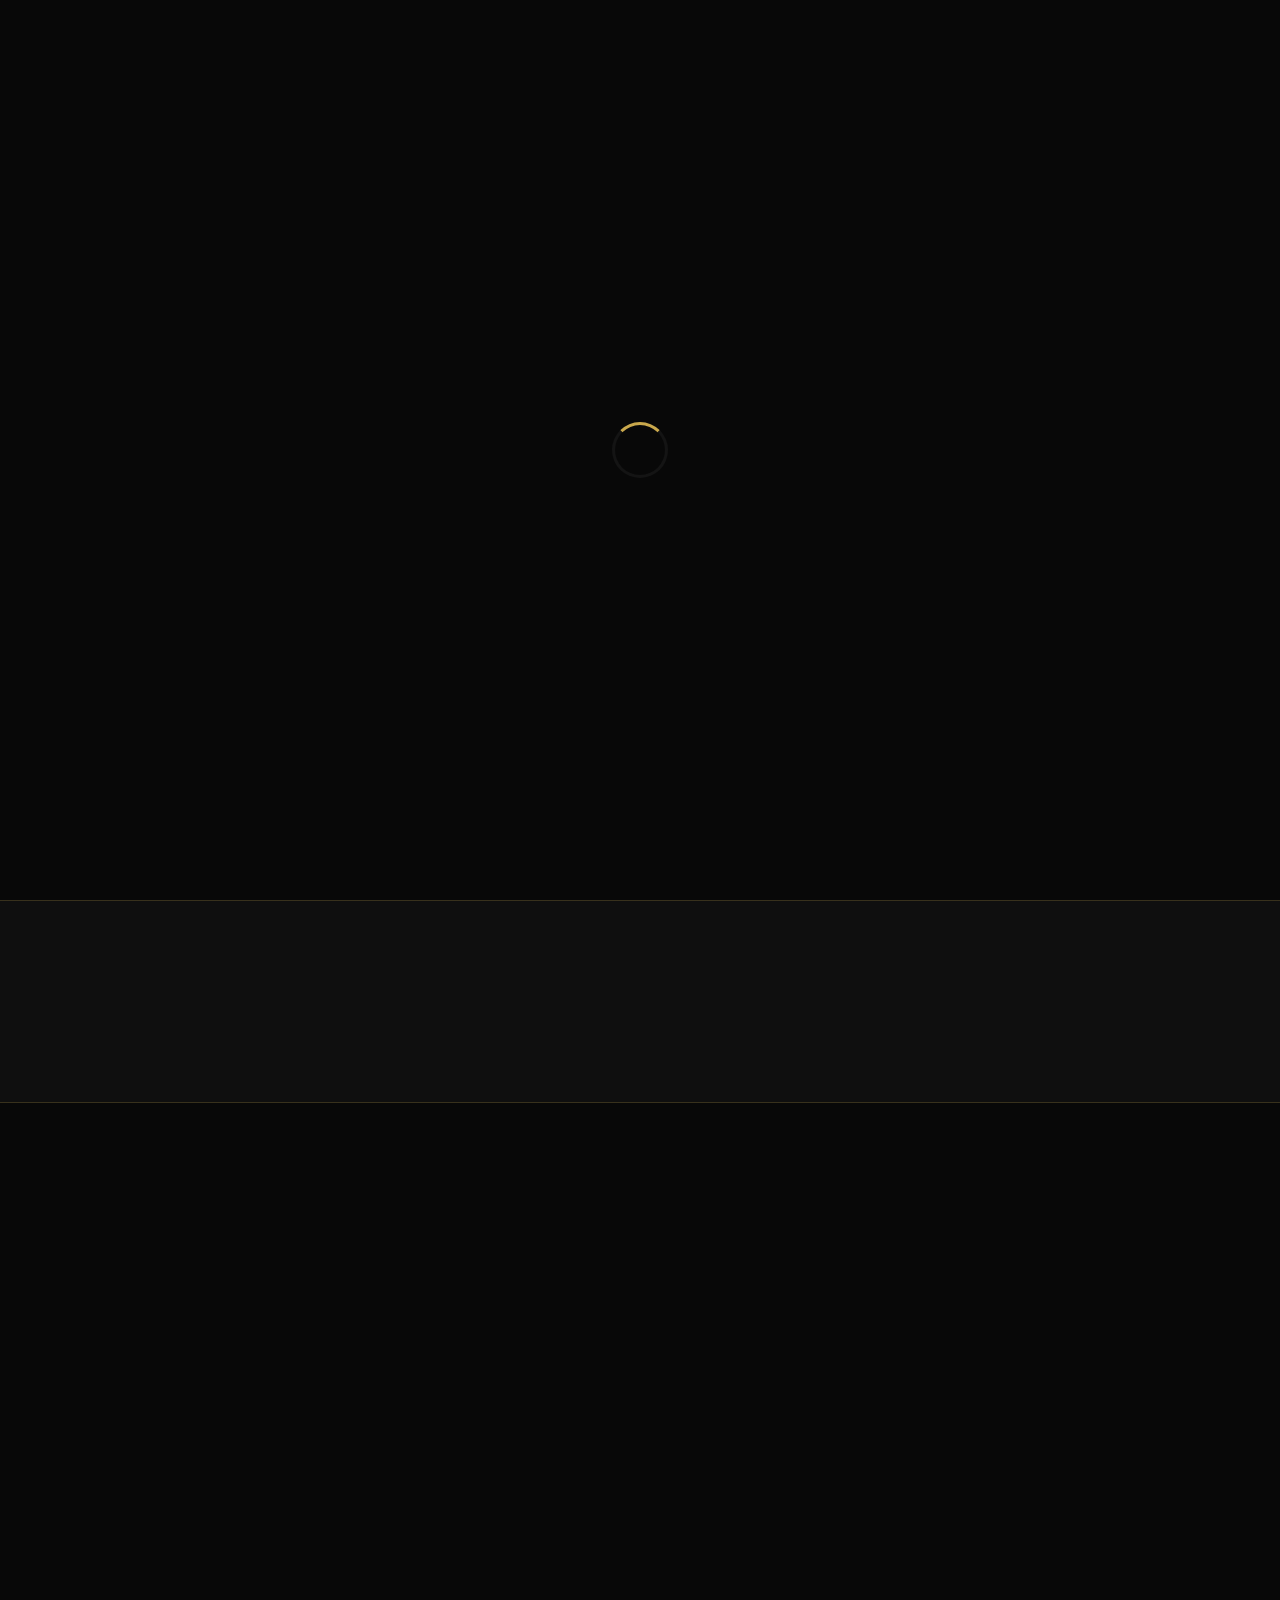
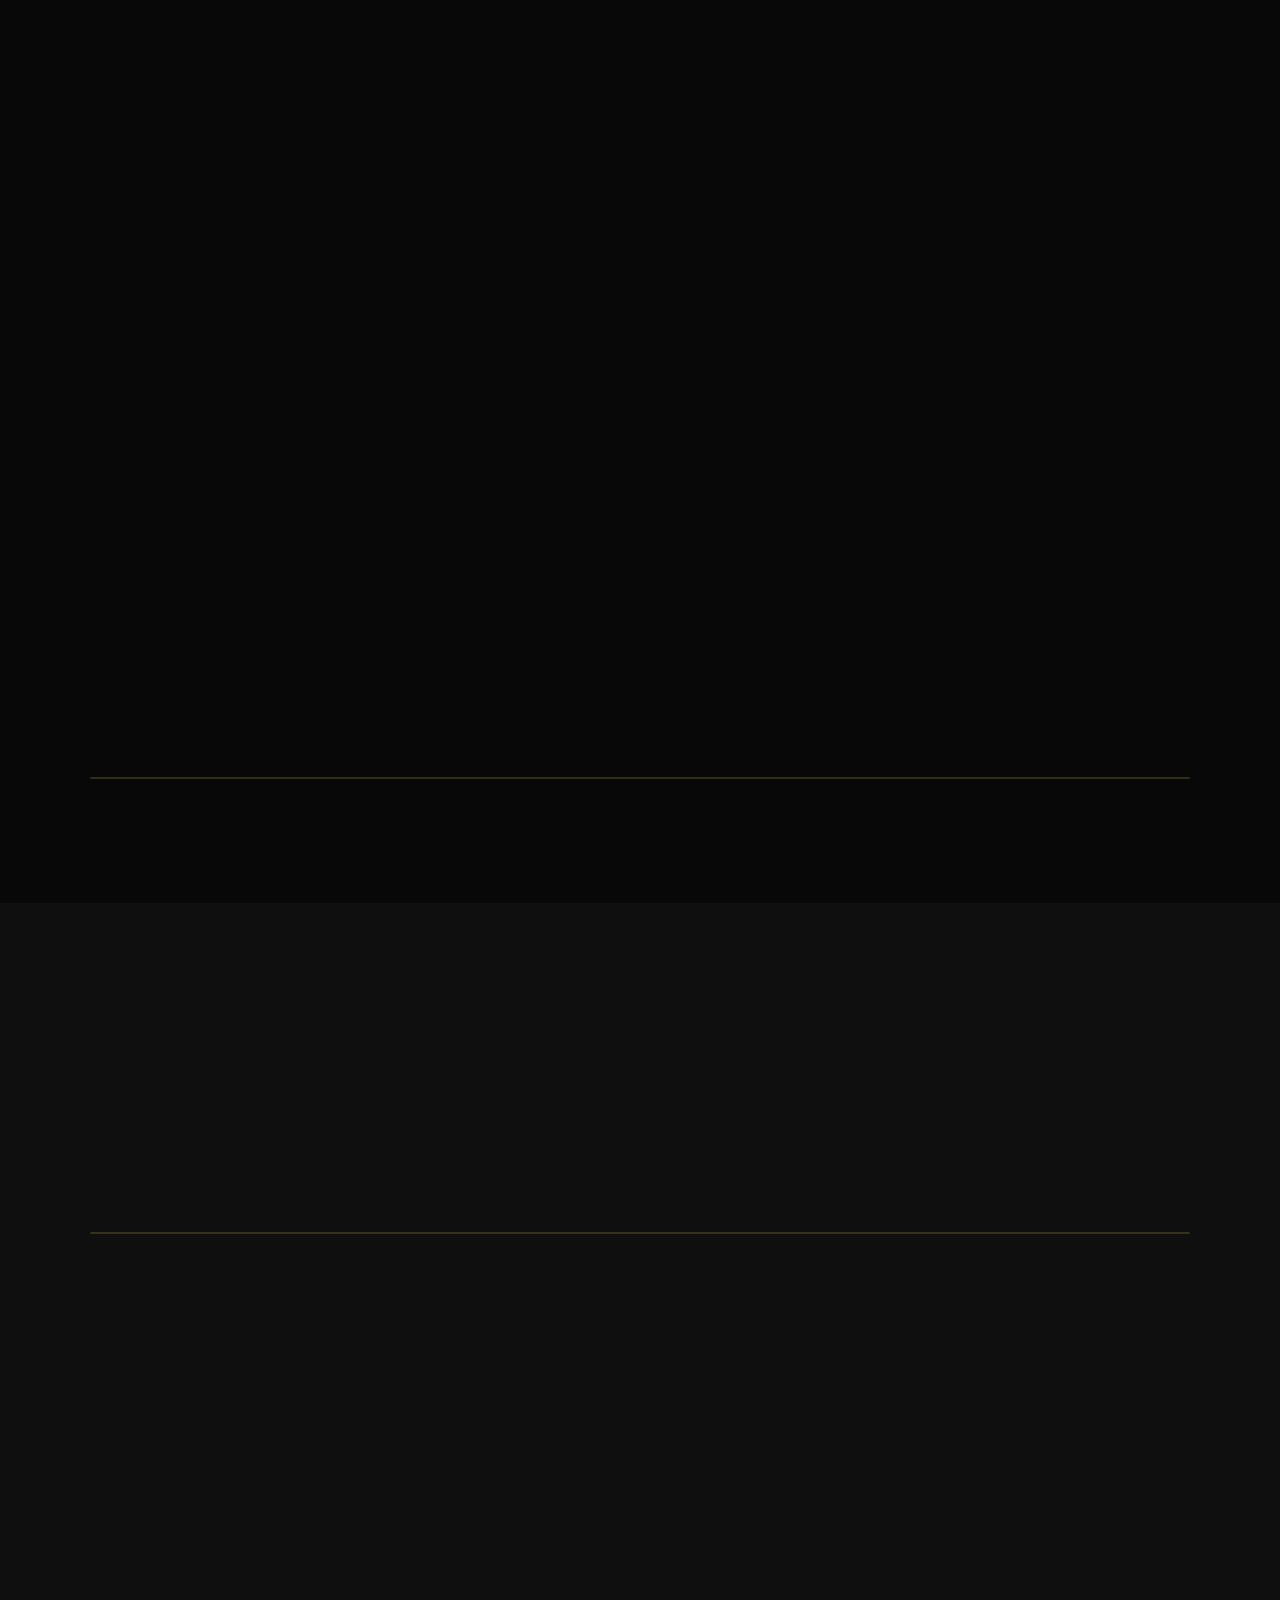
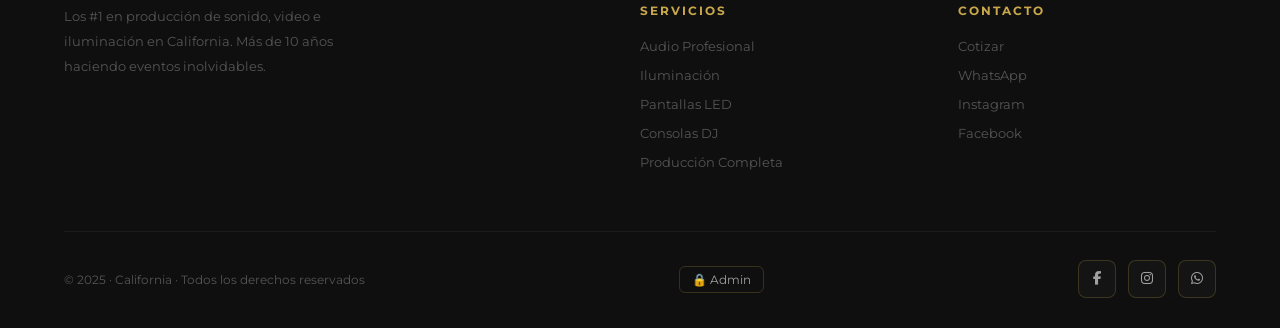
==== index.html @ e58dcee0 "fix: landscape thumbnail crop, add favicon to both pages" ====
<!DOCTYPE html>
<html lang="es">
<head>
  <meta charset="UTF-8">
  <meta name="viewport" content="width=device-width, initial-scale=1.0">
  <title>Sonar Pro Audio | Sound · Video · Lighting | California</title>
  <meta name="description" content="Los #1 en producción de sonido, video y luces en California. Más de 10 años de experiencia.">
  <meta property="og:title" content="#1 en California — Sound · Video · Lighting">
  <meta property="og:type" content="website">

  <link rel="icon" href="img/Logo.PNG" type="image/png">
  <link rel="preconnect" href="https://fonts.googleapis.com">
  <link rel="preconnect" href="https://fonts.gstatic.com" crossorigin>
  <link href="https://fonts.googleapis.com/css2?family=Montserrat:wght@300;400;500;600;700;800;900&display=swap" rel="stylesheet">
  <link rel="stylesheet" href="https://cdnjs.cloudflare.com/ajax/libs/font-awesome/6.5.1/css/all.min.css">

  <div id="fb-root"></div>
  <script async defer crossorigin="anonymous"
    src="https://connect.facebook.net/es_LA/sdk.js#xfbml=1&version=v18.0"></script>

  <style>
    *, *::before, *::after { margin: 0; padding: 0; box-sizing: border-box; }

    :root {
      --bg:    #080808; --bg2: #0f0f0f; --bg3: #141414; --bg4: #1c1c1c;
      --gold:  #C9A84C; --gold2: #D4B85A;
      --gold-a: rgba(201,168,76,.12); --gold-b: rgba(201,168,76,.22);
      --text: #F0F0F0; --text2: #A0A0A0; --text3: #555;
      --red: #e63946; --green: #2ecc71;
      --radius: 12px; --t: .3s ease; --font: 'Montserrat', sans-serif;
    }
    html { scroll-behavior: smooth; }
    body { font-family: var(--font); background: var(--bg); color: var(--text); overflow-x: hidden; -webkit-font-smoothing: antialiased; transition: background .4s, color .4s; }

    ::-webkit-scrollbar { width: 5px; }
    ::-webkit-scrollbar-track { background: var(--bg); }
    ::-webkit-scrollbar-thumb { background: var(--gold); border-radius: 3px; }

    /* ── LIGHT MODE ── */
    body.light {
      --bg: #ffffff; --bg2: #f4f4f4; --bg3: #ececec; --bg4: #e2e2e2;
      --text: #0a0a0a; --text2: #444; --text3: #999;
      --gold-a: rgba(201,168,76,.1); --gold-b: rgba(201,168,76,.3);
    }
    body.light nav.scrolled { background: rgba(255,255,255,.97) !important; }
    body.light .mobile-menu { background: rgba(255,255,255,.98); }
    body.light .mobile-menu a { color: #0a0a0a; }
    body.light .hero-overlay { background: linear-gradient(135deg,rgba(255,255,255,.82) 0%,rgba(255,255,255,.35) 50%,rgba(255,255,255,.75) 100%); }
    body.light .hero-title { color: #0a0a0a; }
    body.light .hero-desc { color: #333; }
    body.light .btn-outline { border-color: rgba(0,0,0,.2); color: #0a0a0a; }
    body.light .btn-outline:hover { border-color: var(--gold); color: var(--gold); }

    body.light ::-webkit-scrollbar-track { background: #f4f4f4; }

    /* ── LOADER ── */
    #loader { position: fixed; inset: 0; background: var(--bg); display: flex; align-items: center; justify-content: center; z-index: 9999; transition: opacity .5s, visibility .5s; }
    #loader.hidden { opacity: 0; visibility: hidden; }
    .loader-ring { width: 56px; height: 56px; border-radius: 50%; border: 3px solid var(--bg3); border-top-color: var(--gold); animation: spin .8s linear infinite; }
    @keyframes spin { to { transform: rotate(360deg); } }

    /* ── NAV ── */
    nav { position: fixed; top: 0; left: 0; right: 0; z-index: 1000; padding: 20px 5%; display: flex; align-items: center; justify-content: space-between; transition: all .4s ease; }
    nav.scrolled { background: rgba(8,8,8,.96); backdrop-filter: blur(20px); padding: 13px 5%; border-bottom: 1px solid var(--gold-b); }
    .nav-logo { display: flex; align-items: center; text-decoration: none; }
    .nav-logo img { height: 96px; width: auto; object-fit: contain; transition: height .3s ease; mix-blend-mode: screen; }
    .nav-links { display: flex; align-items: center; gap: 32px; list-style: none; }
    .nav-links a { color: var(--text2); text-decoration: none; font-size: .82rem; font-weight: 600; letter-spacing: 1.5px; text-transform: uppercase; transition: color var(--t); position: relative; }
    .nav-links a::after { content: ''; position: absolute; bottom: -4px; left: 0; right: 0; height: 1px; background: var(--gold); transform: scaleX(0); transition: transform var(--t); }
    .nav-links a:hover { color: var(--gold); }
    .nav-links a:hover::after { transform: scaleX(1); }
    .nav-cta { background: var(--gold) !important; color: #000 !important; padding: 9px 22px; border-radius: 6px; font-weight: 800 !important; }
    .nav-cta::after { display: none !important; }
    .nav-cta:hover { background: var(--gold2) !important; }
    .nav-controls { display: flex; align-items: center; gap: 8px; }
    .nav-ctrl-btn { background: var(--gold-a); border: 1px solid var(--gold-b); border-radius: 7px; padding: 7px 13px; color: var(--text2); font-family: var(--font); font-size: .74rem; font-weight: 700; letter-spacing: 1px; cursor: pointer; transition: all var(--t); white-space: nowrap; }
    .nav-ctrl-btn:hover { color: var(--gold); border-color: var(--gold); }
    .hamburger { display: none; flex-direction: column; gap: 5px; cursor: pointer; background: none; border: none; padding: 4px; }
    .hamburger span { display: block; width: 26px; height: 2px; background: var(--text); transition: all .3s; border-radius: 2px; }
    .hamburger.open span:nth-child(1) { transform: translateY(7px) rotate(45deg); }
    .hamburger.open span:nth-child(2) { opacity: 0; }
    .hamburger.open span:nth-child(3) { transform: translateY(-7px) rotate(-45deg); }
    .mobile-menu { display: none; position: fixed; inset: 0; background: rgba(8,8,8,.98); backdrop-filter: blur(20px); z-index: 999; flex-direction: column; align-items: center; justify-content: center; gap: 32px; }
    .mobile-menu.open { display: flex; }
    .mobile-menu a { color: var(--text); text-decoration: none; font-size: 1.4rem; font-weight: 800; letter-spacing: 3px; text-transform: uppercase; transition: color var(--t); }
    .mobile-menu a:hover { color: var(--gold); }
    .mob-controls { display: flex; gap: 12px; margin-top: 16px; }

    /* ── HERO ── */
    #hero { position: relative; min-height: 100vh; display: flex; align-items: center; justify-content: center; overflow: hidden; }
    #hero-video { position: absolute; inset: 0; width: 100%; height: 100%; object-fit: cover; z-index: 0; opacity: .45; }
    .hero-overlay { position: absolute; inset: 0; z-index: 1; background: linear-gradient(135deg,rgba(8,8,8,.9) 0%,rgba(8,8,8,.45) 50%,rgba(8,8,8,.85) 100%); }
    .hero-content { position: relative; z-index: 2; text-align: center; padding: 0 20px; max-width: 920px; }
    .hero-badge { display: inline-flex; align-items: center; gap: 8px; background: var(--gold-a); border: 1px solid var(--gold-b); color: var(--gold); font-size: .72rem; font-weight: 700; letter-spacing: 2.5px; text-transform: uppercase; padding: 8px 22px; border-radius: 100px; margin-bottom: 30px; }
    .hero-badge::before { content: ''; width: 6px; height: 6px; background: var(--gold); border-radius: 50%; }
    .hero-title { font-size: clamp(2.8rem, 8vw, 6.2rem); font-weight: 900; line-height: 1.05; letter-spacing: -1px; margin-bottom: 14px; }
    .hero-title .gold { color: var(--gold); }
    .hero-sub { font-size: clamp(.9rem, 2.5vw, 1.1rem); color: var(--text2); font-weight: 300; letter-spacing: 5px; text-transform: uppercase; margin-bottom: 18px; }
    .hero-desc { font-size: clamp(.88rem, 1.8vw, 1.05rem); color: var(--text2); line-height: 1.9; margin-bottom: 50px; max-width: 580px; margin-left: auto; margin-right: auto; }
    .hero-btns { display: flex; gap: 16px; justify-content: center; flex-wrap: wrap; }
    .btn-gold { background: var(--gold); color: #000; padding: 15px 38px; border-radius: 8px; border: none; font-family: var(--font); font-size: .88rem; font-weight: 800; letter-spacing: 1.5px; text-transform: uppercase; cursor: pointer; text-decoration: none; transition: all var(--t); display: inline-flex; align-items: center; gap: 10px; }
    .btn-gold:hover { background: var(--gold2); transform: translateY(-2px); box-shadow: 0 8px 28px rgba(201,168,76,.3); }
    .btn-outline { background: transparent; color: var(--text); padding: 15px 38px; border-radius: 8px; border: 1px solid rgba(240,240,240,.2); font-family: var(--font); font-size: .88rem; font-weight: 700; letter-spacing: 1.5px; text-transform: uppercase; cursor: pointer; text-decoration: none; transition: all var(--t); }
    .btn-outline:hover { border-color: var(--gold); color: var(--gold); }
    .hero-scroll { position: absolute; bottom: 38px; left: 50%; transform: translateX(-50%); z-index: 2; display: flex; flex-direction: column; align-items: center; gap: 8px; }
    .hero-scroll span { font-size: .68rem; letter-spacing: 3px; color: var(--text3); text-transform: uppercase; }
    .scroll-line { width: 1px; height: 48px; background: linear-gradient(to bottom, var(--gold), transparent); animation: scrollAnim 2s ease infinite; }
    @keyframes scrollAnim { 0%{transform:scaleY(0);transform-origin:top} 49%{transform:scaleY(1);transform-origin:top} 50%{transform:scaleY(1);transform-origin:bottom} 100%{transform:scaleY(0);transform-origin:bottom} }

    /* ── SECTION BASE ── */
    section { padding: 100px 5%; }
    .section-hd { text-align: center; margin-bottom: 70px; }
    .s-tag { display: inline-block; color: var(--gold); font-size: .7rem; font-weight: 700; letter-spacing: 3px; text-transform: uppercase; margin-bottom: 14px; }
    .s-title { font-size: clamp(2rem, 5vw, 3.2rem); font-weight: 900; line-height: 1.1; margin-bottom: 18px; }
    .s-desc { color: var(--text2); font-size: .95rem; line-height: 1.85; max-width: 580px; margin: 0 auto; }
    .gold-line { width: 56px; height: 2px; background: var(--gold); margin: 22px auto 0; }

    /* ── STATS ── */
    #stats { padding: 60px 5%; background: var(--bg2); border-top: 1px solid var(--gold-b); border-bottom: 1px solid var(--gold-b); }
    .stats-grid { display: grid; grid-template-columns: repeat(4,1fr); gap: 40px; max-width: 1000px; margin: 0 auto; }
    .stat-item { text-align: center; }
    .stat-num { font-size: clamp(2.2rem,5vw,3.6rem); font-weight: 900; color: var(--gold); line-height: 1; margin-bottom: 8px; }
    .stat-label { font-size: .75rem; color: var(--text2); letter-spacing: 2px; text-transform: uppercase; font-weight: 600; }

    /* ── SERVICES ── */
    #servicios { background: var(--bg); }
    .srv-grid { display: grid; grid-template-columns: repeat(auto-fit,minmax(280px,1fr)); gap: 22px; max-width: 1200px; margin: 0 auto; }
    .srv-card { background: var(--bg3); border: 1px solid var(--gold-b); border-radius: var(--radius); padding: 38px 30px; transition: all .4s ease; position: relative; overflow: hidden; }
    .srv-card::before { content: ''; position: absolute; top: 0; left: 0; right: 0; height: 2px; background: var(--gold); transform: scaleX(0); transform-origin: left; transition: transform .4s ease; }
    .srv-card:hover { transform: translateY(-6px); background: var(--bg4); border-color: rgba(201,168,76,.5); }
    .srv-card:hover::before { transform: scaleX(1); }
    .srv-icon { font-size: 2.4rem; margin-bottom: 18px; display: block; }
    .srv-title { font-size: 1.1rem; font-weight: 700; margin-bottom: 10px; }
    .srv-desc { color: var(--text2); font-size: .88rem; line-height: 1.75; }

    /* ── CAROUSEL (images & videos shared) ── */
    .carousel-wrap { position: relative; width: 100%; max-width: 1100px; margin: 0 auto; overflow: hidden; border-radius: 16px; border: 1px solid var(--gold-b); }
    .carousel-track { display: flex; flex-wrap: nowrap; transition: transform .5s cubic-bezier(.25,.46,.45,.94); will-change: transform; }
    .carousel-slide { min-width: 100%; flex-shrink: 0; position: relative; cursor: pointer; }
    .carousel-slide img, .carousel-slide video { width: 100%; height: 560px; object-fit: cover; display: block; }
    .carousel-slide .fb-slide-thumb { width: 100%; height: 560px; background: var(--bg3); display: flex; flex-direction: column; align-items: center; justify-content: center; gap: 16px; }
    .carousel-slide .fb-slide-thumb .play-ico { width: 80px; height: 80px; background: var(--gold); border-radius: 50%; display: flex; align-items: center; justify-content: center; font-size: 2rem; color: #000; }
    .carousel-slide .fb-slide-thumb p { color: var(--text2); font-size: .9rem; font-weight: 600; letter-spacing: 2px; text-transform: uppercase; }
    .carousel-overlay { position: absolute; inset: 0; background: linear-gradient(to top,rgba(8,8,8,.7) 0%,transparent 50%); pointer-events: none; }
    .carousel-play { position: absolute; top: 50%; left: 50%; transform: translate(-50%,-50%); width: 70px; height: 70px; background: rgba(201,168,76,.9); border-radius: 50%; display: flex; align-items: center; justify-content: center; font-size: 1.6rem; color: #000; pointer-events: none; }
    .carousel-caption { position: absolute; bottom: 24px; left: 28px; font-size: .78rem; font-weight: 700; letter-spacing: 2px; text-transform: uppercase; color: rgba(255,255,255,.5); pointer-events: none; }
    .carousel-btn { position: absolute; top: 50%; transform: translateY(-50%); width: 52px; height: 52px; background: rgba(8,8,8,.7); border: 1px solid var(--gold-b); border-radius: 50%; color: var(--gold); font-size: 1.6rem; cursor: pointer; z-index: 10; transition: all var(--t); display: flex; align-items: center; justify-content: center; backdrop-filter: blur(8px); }
    .carousel-btn:hover { background: var(--gold); color: #000; border-color: var(--gold); }
    .carousel-prev { left: 16px; }
    .carousel-next { right: 16px; }
    .carousel-dots { display: flex; justify-content: center; gap: 8px; padding: 20px 0 4px; flex-wrap: wrap; }
    .carousel-dot { width: 6px; height: 6px; border-radius: 50%; background: var(--text3); border: none; cursor: pointer; transition: all var(--t); padding: 0; }
    .carousel-dot.active { background: var(--gold); width: 22px; border-radius: 3px; }
    .carousel-counter { text-align: center; color: var(--text3); font-size: .72rem; letter-spacing: 2px; margin-bottom: 12px; }

    /* ── VIDEOS SECTION ── */
    #videos { background: var(--bg); }

    /* ── LIVE SECTION ── */
    #en-vivo { background: var(--bg2); display: none; }
    #en-vivo.live-active { display: block; }
    .live-wrap { max-width: 880px; margin: 0 auto; border-radius: var(--radius); overflow: hidden; border: 1px solid rgba(230,57,70,.3); background: var(--bg3); }
    .live-bar { display: flex; align-items: center; justify-content: center; gap: 10px; padding: 14px; background: rgba(230,57,70,.1); border-bottom: 1px solid rgba(230,57,70,.25); }
    .live-dot { width: 9px; height: 9px; background: var(--red); border-radius: 50%; animation: pulse 1.4s ease infinite; }
    @keyframes pulse { 0%,100%{box-shadow:0 0 0 0 rgba(230,57,70,.7)} 50%{box-shadow:0 0 0 8px rgba(230,57,70,0)} }
    .live-label { font-size: .78rem; font-weight: 800; letter-spacing: 3px; text-transform: uppercase; color: var(--red); }
    .fb-wrap { width: 100%; min-height: 380px; display: flex; align-items: center; justify-content: center; padding: 20px; }
    .fb-wrap .fb-video { width: 100%; }

    /* ── ABOUT ── */
    #nosotros { background: var(--bg2); }
    .about-grid { display: grid; grid-template-columns: 1fr 1fr; gap: 80px; align-items: center; max-width: 1200px; margin: 0 auto; }
    .about-img-wrap { position: relative; border-radius: var(--radius); overflow: hidden; }
    .about-img-wrap img { width: 100%; display: block; border-radius: var(--radius); filter: grayscale(15%); }
    .about-frame { position: absolute; inset: -12px; border: 1px solid var(--gold); border-radius: var(--radius); z-index: -1; opacity: .25; }
    .about-tag { color: var(--gold); font-size: .7rem; font-weight: 700; letter-spacing: 3px; text-transform: uppercase; margin-bottom: 14px; display: block; }
    .about-title { font-size: clamp(1.8rem,4vw,2.8rem); font-weight: 900; line-height: 1.15; margin-bottom: 22px; }
    .about-text { color: var(--text2); font-size: .92rem; line-height: 1.95; margin-bottom: 18px; }
    .about-list { list-style: none; margin-bottom: 38px; }
    .about-list li { padding: 10px 0; color: var(--text2); font-size: .88rem; border-bottom: 1px solid rgba(255,255,255,.04); display: flex; align-items: center; gap: 12px; }
    .about-list li::before { content: '✦'; color: var(--gold); font-size: .55rem; }

    /* ── CONTACT ── */
    #contacto { background: var(--bg); }
    .contact-grid { display: grid; grid-template-columns: 1fr 1.3fr; gap: 60px; max-width: 1100px; margin: 0 auto; align-items: start; }
    .c-info h3 { font-size: 1.8rem; font-weight: 800; margin-bottom: 10px; }
    .c-info p { color: var(--text2); line-height: 1.85; margin-bottom: 36px; }
    .c-item { display: flex; align-items: center; gap: 16px; margin-bottom: 22px; }
    .c-icon { width: 46px; height: 46px; background: var(--gold-a); border: 1px solid var(--gold-b); border-radius: 10px; display: flex; align-items: center; justify-content: center; font-size: 1.15rem; flex-shrink: 0; }
    .c-label { font-size: .68rem; color: var(--text3); letter-spacing: 2px; text-transform: uppercase; margin-bottom: 4px; }
    .c-value { font-size: .92rem; font-weight: 600; }
    .c-value a { color: var(--text); text-decoration: none; transition: color var(--t); }
    .c-value a:hover { color: var(--gold); }
    .c-form { background: var(--bg3); border: 1px solid var(--gold-b); border-radius: var(--radius); padding: 42px; }
    .fg { margin-bottom: 18px; }
    .fg label { display: block; font-size: .72rem; font-weight: 700; letter-spacing: 1.5px; text-transform: uppercase; color: var(--text2); margin-bottom: 9px; }
    .fg input, .fg select, .fg textarea { width: 100%; background: var(--bg); border: 1px solid var(--gold-b); border-radius: 8px; padding: 13px 16px; color: var(--text); font-family: var(--font); font-size: .88rem; transition: border-color var(--t); outline: none; }
    .fg input:focus, .fg select:focus, .fg textarea:focus { border-color: var(--gold); }
    .fg textarea { resize: vertical; min-height: 110px; }
    .fg select option { background: var(--bg); }
    .form-btns { display: grid; grid-template-columns: 1fr 1fr; gap: 12px; }
    .btn-wa { background: #25D366; color: #fff; border: none; border-radius: 8px; padding: 14px 10px; font-family: var(--font); font-size: .82rem; font-weight: 800; letter-spacing: 1px; text-transform: uppercase; cursor: pointer; transition: all var(--t); display: flex; align-items: center; justify-content: center; gap: 8px; }
    .btn-wa:hover { background: #1ebe5a; transform: translateY(-2px); }
    .btn-sms { background: var(--gold); color: #000; border: none; border-radius: 8px; padding: 14px 10px; font-family: var(--font); font-size: .82rem; font-weight: 800; letter-spacing: 1px; text-transform: uppercase; cursor: pointer; transition: all var(--t); display: flex; align-items: center; justify-content: center; gap: 8px; }
    .btn-sms:hover { background: var(--gold2); transform: translateY(-2px); }
    .btn-email { background: var(--gold); color: #000; border: none; border-radius: 8px; padding: 16px; font-family: var(--font); font-size: .88rem; font-weight: 800; letter-spacing: 1.5px; text-transform: uppercase; cursor: pointer; transition: all var(--t); display: flex; align-items: center; justify-content: center; gap: 10px; width: 100%; }
    .btn-email:hover { background: var(--gold2); transform: translateY(-2px); box-shadow: 0 8px 28px rgba(201,168,76,.3); }

    /* ── FOOTER ── */
    footer { background: var(--bg2); border-top: 1px solid var(--gold-b); padding: 60px 5% 30px; }
    .footer-grid { display: grid; grid-template-columns: 2fr 1fr 1fr; gap: 60px; max-width: 1200px; margin: 0 auto 50px; }
    .ft-brand p { color: var(--text3); font-size: .84rem; line-height: 1.85; max-width: 300px; }
    .ft-col h4 { font-size: .72rem; font-weight: 700; letter-spacing: 2px; text-transform: uppercase; color: var(--gold); margin-bottom: 18px; }
    .ft-col ul { list-style: none; }
    .ft-col ul li { margin-bottom: 10px; }
    .ft-col ul li a { color: var(--text3); text-decoration: none; font-size: .84rem; transition: color var(--t); }
    .ft-col ul li a:hover { color: var(--text); }
    .footer-bottom { max-width: 1200px; margin: 0 auto; border-top: 1px solid rgba(255,255,255,.05); padding-top: 28px; display: flex; justify-content: space-between; align-items: center; flex-wrap: wrap; gap: 14px; }
    .footer-bottom p { color: var(--text3); font-size: .76rem; }
    .social-links { display: flex; gap: 12px; }
    .social-links a { width: 38px; height: 38px; background: var(--bg3); border: 1px solid var(--gold-b); border-radius: 8px; display: flex; align-items: center; justify-content: center; color: var(--text2); text-decoration: none; font-size: .85rem; font-weight: 700; transition: all var(--t); }
    .social-links a:hover { background: var(--gold-a); border-color: var(--gold); color: var(--gold); }

    /* ── FLOATING BUTTONS ── */
    .wa-float  { position: fixed; bottom: 30px;  right: 30px; z-index: 900; width: 62px; height: 62px; background: #1a9e4a; border-radius: 50%; display: flex; align-items: center; justify-content: center; text-decoration: none; box-shadow: 0 3px 12px rgba(0,0,0,.35); transition: transform var(--t), box-shadow var(--t); animation: none !important; }
    .wa-float:hover  { transform: scale(1.08); box-shadow: 0 5px 18px rgba(0,0,0,.45); }
    .sms-float { position: fixed; bottom: 106px; right: 30px; z-index: 900; width: 62px; height: 62px; background: #2a6db5; border-radius: 50%; display: flex; align-items: center; justify-content: center; text-decoration: none; box-shadow: 0 3px 12px rgba(0,0,0,.35); transition: transform var(--t), box-shadow var(--t); }
    .sms-float:hover { transform: scale(1.08); box-shadow: 0 5px 18px rgba(0,0,0,.45); }

    /* ── LIGHTBOX ── */
    #lightbox { display: none; position: fixed; inset: 0; z-index: 2000; background: rgba(0,0,0,.97); align-items: center; justify-content: center; padding: 20px; }
    #lightbox.open { display: flex; }
    #lb-img { max-width: 88vw; max-height: 84vh; border-radius: var(--radius); object-fit: contain; }
    #lb-video { max-width: 88vw; max-height: 84vh; border-radius: var(--radius); display: none; }
    #lb-fb { display: none; width: min(800px,90vw); }
    #lb-close { position: fixed; top: 18px; right: 22px; background: rgba(0,0,0,.5); border: 1px solid rgba(255,255,255,.15); border-radius: 50%; width: 42px; height: 42px; color: var(--text); cursor: pointer; font-size: 1.5rem; display: flex; align-items: center; justify-content: center; transition: all var(--t); }
    #lb-close:hover { background: rgba(255,255,255,.15); }
    .lb-arrow { position: fixed; top: 50%; transform: translateY(-50%); width: 52px; height: 52px; background: rgba(0,0,0,.6); border: 1px solid var(--gold-b); border-radius: 50%; color: var(--gold); font-size: 1.8rem; cursor: pointer; display: flex; align-items: center; justify-content: center; transition: all var(--t); z-index: 2001; backdrop-filter: blur(8px); }
    .lb-arrow:hover { background: var(--gold); color: #000; border-color: var(--gold); }
    #lb-prev { left: 16px; }
    #lb-next { right: 16px; }
    #lb-counter { position: fixed; bottom: 20px; left: 50%; transform: translateX(-50%); color: rgba(255,255,255,.4); font-size: .75rem; letter-spacing: 2px; font-family: var(--font); }

    /* ── REVEAL ── */
    .reveal { opacity: 0; transform: translateY(28px); transition: opacity .7s ease, transform .7s ease; }
    .reveal.visible { opacity: 1; transform: translateY(0); }
    .d1{transition-delay:.1s} .d2{transition-delay:.2s} .d3{transition-delay:.3s} .d4{transition-delay:.4s} .d5{transition-delay:.5s}

    /* ── RESPONSIVE ── */
    @media (max-width: 900px) {
      .stats-grid { grid-template-columns: repeat(2,1fr); }
      .about-grid { grid-template-columns: 1fr; }
      .contact-grid { grid-template-columns: 1fr; }
      .footer-grid { grid-template-columns: 1fr; gap: 36px; }
    }
    @media (max-width: 768px) {
      .nav-links { display: none; }
      .nav-controls { display: none; }
      .hamburger { display: flex; }
      section { padding: 80px 5%; }
      #stats { padding: 50px 5%; }
    }
    @media (max-width: 480px) {
      .c-form { padding: 26px 18px; }
      .hero-btns { flex-direction: column; align-items: center; }
      .form-btns { grid-template-columns: 1fr; }
      .carousel-slide img, .carousel-slide video, .carousel-slide .fb-slide-thumb { height: 280px; }
    }
  </style>
</head>
<body>

<div id="loader"><div class="loader-ring"></div></div>
<a href="https://wa.me/12096031081" target="_blank" rel="noopener" class="wa-float" aria-label="WhatsApp">
  <svg xmlns="http://www.w3.org/2000/svg" viewBox="0 0 24 24" width="30" height="30" fill="white">
    <path d="M17.472 14.382c-.297-.149-1.758-.867-2.03-.967-.273-.099-.471-.148-.67.15-.197.297-.767.966-.94 1.164-.173.199-.347.223-.644.075-.297-.15-1.255-.463-2.39-1.475-.883-.788-1.48-1.761-1.653-2.059-.173-.297-.018-.458.13-.606.134-.133.298-.347.446-.52.149-.174.198-.298.298-.497.099-.198.05-.371-.025-.52-.075-.149-.669-1.612-.916-2.207-.242-.579-.487-.5-.669-.51-.173-.008-.371-.01-.57-.01-.198 0-.52.074-.792.372-.272.297-1.04 1.016-1.04 2.479 0 1.462 1.065 2.875 1.213 3.074.149.198 2.096 3.2 5.077 4.487.709.306 1.262.489 1.694.625.712.227 1.36.195 1.871.118.571-.085 1.758-.719 2.006-1.413.248-.694.248-1.289.173-1.413-.074-.124-.272-.198-.57-.347m-5.421 7.403h-.004a9.87 9.87 0 01-5.031-1.378l-.361-.214-3.741.982.998-3.648-.235-.374a9.86 9.86 0 01-1.51-5.26c.001-5.45 4.436-9.884 9.888-9.884 2.64 0 5.122 1.03 6.988 2.898a9.825 9.825 0 012.893 6.994c-.003 5.45-4.437 9.884-9.885 9.884m8.413-18.297A11.815 11.815 0 0012.05 0C5.495 0 .16 5.335.157 11.892c0 2.096.547 4.142 1.588 5.945L.057 24l6.305-1.654a11.882 11.882 0 005.683 1.448h.005c6.554 0 11.89-5.335 11.893-11.893a11.821 11.821 0 00-3.48-8.413z"/>
  </svg>
</a>
<a href="sms:+12096031081" class="sms-float" aria-label="SMS">
  <svg xmlns="http://www.w3.org/2000/svg" viewBox="0 0 24 24" width="28" height="28" fill="white">
    <path d="M20 2H4c-1.1 0-2 .9-2 2v18l4-4h14c1.1 0 2-.9 2-2V4c0-1.1-.9-2-2-2zm0 14H5.17L4 17.17V4h16v12zM7 9h2v2H7zm4 0h2v2h-2zm4 0h2v2h-2z"/>
  </svg>
</a>

<!-- NAV -->
<nav id="navbar">
  <a href="#hero" class="nav-logo">
    <img src="img/Logo.PNG" alt="Logo">
  </a>
  <ul class="nav-links">
    <li><a href="#nosotros"  data-i18n="navAbout">Nosotros</a></li>
    <li><a href="#servicios" data-i18n="navServices">Servicios</a></li>
    <li><a href="#galeria"   data-i18n="navGallery">Galería</a></li>
    <li><a href="#videos"    data-i18n="navVideos">Videos</a></li>
    <li><a href="#contacto"  class="nav-cta" data-i18n="navQuote">Cotizar</a></li>
  </ul>
  <div class="nav-controls">
    <button class="nav-ctrl-btn" id="themeBtn" onclick="toggleTheme()">☀️ Claro</button>
    <button class="nav-ctrl-btn" id="langBtn"  onclick="toggleLang()">EN</button>
  </div>
  <button class="hamburger" id="hamburger" aria-label="Menú">
    <span></span><span></span><span></span>
  </button>
</nav>

<!-- MOBILE MENU -->
<div class="mobile-menu" id="mobileMenu">
  <a href="#nosotros"  class="mob-link">Nosotros</a>
  <a href="#servicios" class="mob-link">Servicios</a>
  <a href="#galeria"   class="mob-link">Galería</a>
  <a href="#videos"    class="mob-link">Videos</a>
  <a href="#contacto"  class="mob-link">Cotizar</a>
  <div class="mob-controls">
    <button class="nav-ctrl-btn" onclick="toggleTheme();closeMob()" id="mobTheme">☀️ Claro</button>
    <button class="nav-ctrl-btn" onclick="toggleLang();closeMob()"  id="mobLang">EN</button>
  </div>
</div>

<!-- HERO -->
<section id="hero">
  <video id="hero-video" autoplay muted loop playsinline>
    <source src="video/presentacion.mp4" type="video/mp4">
  </video>
  <div class="hero-overlay"></div>
  <div class="hero-content">
    <div class="hero-badge" data-i18n="heroBadge">#1 en California</div>
    <h1 class="hero-title" id="heroTitle">
      EXCELENCIA<br><span class="gold">EN CADA EVENTO</span>
    </h1>
    <p class="hero-sub">Sound · Video · Lighting</p>
    <p class="hero-desc" data-i18n="heroDesc">
      Producción profesional de sonido, video e iluminación.<br>
      Más de 10 años siendo los #1 en California.
    </p>
    <div class="hero-btns">
      <a href="#galeria"  class="btn-gold"    data-i18n="heroCta1">▶ Ver Nuestro Trabajo</a>
      <a href="#contacto" class="btn-outline" data-i18n="heroCta2">Cotizar Evento</a>
    </div>
  </div>
  <div class="hero-scroll"><span>Scroll</span><div class="scroll-line"></div></div>
</section>

<!-- STATS -->
<div id="stats">
  <div class="stats-grid">
    <div class="stat-item reveal">
      <div class="stat-num" data-count="10">0</div>
      <div class="stat-label" data-i18n="stat1">Años de Experiencia</div>
    </div>
    <div class="stat-item reveal d1">
      <div class="stat-num" data-count="500">0</div>
      <div class="stat-label" data-i18n="stat2">Eventos Realizados</div>
    </div>
    <div class="stat-item reveal d2">
      <div class="stat-num">#1</div>
      <div class="stat-label" data-i18n="stat3">En California</div>
    </div>
    <div class="stat-item reveal d3">
      <div class="stat-num">24/7</div>
      <div class="stat-label" data-i18n="stat4">Soporte para tu Evento</div>
    </div>
  </div>
</div>

<!-- SERVICIOS -->
<section id="servicios">
  <div class="section-hd reveal">
    <span class="s-tag" data-i18n="srvTag">Lo que hacemos</span>
    <h2 class="s-title" data-i18n="srvTitle">Nuestros Servicios</h2>
    <p class="s-desc" data-i18n="srvDesc">Equipo profesional de nivel mundial para que tu evento sea perfecto.</p>
    <div class="gold-line"></div>
  </div>
  <div class="srv-grid">
    <div class="srv-card reveal">
      <span class="srv-icon">🎤</span>
      <h3 class="srv-title" data-i18n="srv1T">Renta de Escenario</h3>
      <p class="srv-desc"  data-i18n="srv1D">Estructuras profesionales para conciertos, festivales y eventos de gran escala en todo California.</p>
    </div>
    <div class="srv-card reveal d1">
      <span class="srv-icon">💡</span>
      <h3 class="srv-title" data-i18n="srv2T">Iluminación</h3>
      <p class="srv-desc"  data-i18n="srv2D">Sistemas de luces que transforman cualquier espacio en un espectáculo visual único.</p>
    </div>
    <div class="srv-card reveal d2">
      <span class="srv-icon">📺</span>
      <h3 class="srv-title" data-i18n="srv3T">Pantallas LED</h3>
      <p class="srv-desc"  data-i18n="srv3D">Pantallas de alta resolución para presentaciones, conciertos y eventos corporativos.</p>
    </div>
    <div class="srv-card reveal d3">
      <span class="srv-icon">🔊</span>
      <h3 class="srv-title" data-i18n="srv4T">Equipo de Audio</h3>
      <p class="srv-desc"  data-i18n="srv4D">Sonido cristalino y potente para cualquier tamaño de evento o recinto.</p>
    </div>
    <div class="srv-card reveal d4">
      <span class="srv-icon">🎧</span>
      <h3 class="srv-title" data-i18n="srv5T">Consolas DJ</h3>
      <p class="srv-desc"  data-i18n="srv5D">Equipo de DJ profesional para fiestas, clubs y eventos privados de todo nivel.</p>
    </div>
    <div class="srv-card reveal d5">
      <span class="srv-icon">🎬</span>
      <h3 class="srv-title" data-i18n="srv6T">Producción Completa</h3>
      <p class="srv-desc"  data-i18n="srv6D">Paquetes integrales con todo incluido: sonido, video y luces para eventos perfectos.</p>
    </div>
  </div>
</section>

<!-- VIDEOS -->
<section id="videos">
  <div class="section-hd reveal">
    <span class="s-tag" data-i18n="vidTag">Sonar en Acción</span>
    <h2 class="s-title" data-i18n="vidTitle">Videos</h2>
    <p class="s-desc"   data-i18n="vidDesc">Mira lo que hacemos en cada evento.</p>
    <div class="gold-line"></div>
  </div>
  <div class="carousel-counter" id="vidCounter"></div>
  <div class="carousel-wrap">
    <div class="carousel-track" id="vidTrack"></div>
    <button class="carousel-btn carousel-prev" onclick="vidMove(-1)">‹</button>
    <button class="carousel-btn carousel-next" onclick="vidMove(1)">›</button>
  </div>
  <div class="carousel-dots" id="vidDots"></div>
</section>

<!-- GALERÍA IMÁGENES -->
<section id="galeria" style="background:var(--bg2)">
  <div class="section-hd reveal">
    <span class="s-tag" data-i18n="galTag">Nuestro Trabajo</span>
    <h2 class="s-title" data-i18n="galTitle">Galería</h2>
    <p class="s-desc"   data-i18n="galDesc">Momentos capturados de los eventos que hemos hecho posibles en California.</p>
    <div class="gold-line"></div>
  </div>
  <div class="carousel-counter" id="imgCounter"></div>
  <div class="carousel-wrap">
    <div class="carousel-track" id="imgTrack"></div>
    <button class="carousel-btn carousel-prev" onclick="imgMove(-1)">‹</button>
    <button class="carousel-btn carousel-next" onclick="imgMove(1)">›</button>
  </div>
  <div class="carousel-dots" id="imgDots"></div>
</section>

<!-- EN VIVO (solo visible cuando hay live activo) -->
<section id="en-vivo">
  <div class="section-hd reveal">
    <span class="s-tag" data-i18n="liveTag">En Este Momento</span>
    <h2 class="s-title" data-i18n="liveTitle">🔴 Transmisión en Vivo</h2>
    <div class="gold-line"></div>
  </div>
  <div class="live-wrap reveal">
    <div class="live-bar">
      <div class="live-dot"></div>
      <span class="live-label" data-i18n="liveLabel">Transmisión en Vivo</span>
    </div>
    <div class="fb-wrap" id="fbWrap"></div>
  </div>
</section>

<!-- NOSOTROS -->
<section id="nosotros" style="background:var(--bg2)">
  <div class="about-grid">
    <div class="reveal">
      <div class="about-img-wrap">
        <img src="img/about.jpg" alt="" onerror="this.parentElement.style.display='none'">
        <div class="about-frame"></div>
      </div>
    </div>
    <div>
      <span class="about-tag reveal" data-i18n="aboutTag">Nuestra Historia</span>
      <h2 class="about-title reveal" id="aboutTitle">Más de 10 años<br><span style="color:var(--gold)">siendo los mejores</span></h2>
      <p class="about-text reveal" data-i18n="aboutT1">Somos la empresa #1 en producción de sonido, video e iluminación en California. Con más de una década de experiencia, hemos llevado nuestro equipo profesional a cientos de eventos en todo el estado.</p>
      <p class="about-text reveal" data-i18n="aboutT2">Desde pequeñas reuniones hasta festivales con miles de personas, nuestro compromiso con la excelencia es lo que nos hace únicos y los más solicitados en California.</p>
      <ul class="about-list reveal">
        <li data-i18n="aboutL1">Equipo de sonido de nivel mundial</li>
        <li data-i18n="aboutL2">Técnicos especializados con años de experiencia</li>
        <li data-i18n="aboutL3">Servicio personalizado para cada evento</li>
        <li data-i18n="aboutL4">Disponibles en todo California y más</li>
      </ul>
      <a href="#contacto" class="btn-gold reveal" data-i18n="aboutBtn">Contáctanos →</a>
    </div>
  </div>
</section>

<!-- CONTACTO -->
<section id="contacto">
  <div class="section-hd reveal">
    <span class="s-tag" data-i18n="ctaTag">Escríbenos</span>
    <h2 class="s-title" data-i18n="ctaTitle">¿Tienes un Evento?</h2>
    <p class="s-desc"   data-i18n="ctaDesc">Cuéntanos qué necesitas y te preparamos una cotización sin costo.</p>
    <div class="gold-line"></div>
  </div>
  <div class="contact-grid">
    <div class="c-info reveal">
      <h3 data-i18n="ctaH3">Hablemos</h3>
      <p  data-i18n="ctaP">Estamos listos para hacer de tu evento algo que nadie olvidará.</p>
      <div class="c-item">
        <div class="c-icon">📍</div>
        <div>
          <div class="c-label" data-i18n="locLabel">Ubicación</div>
          <div class="c-value">California, USA</div>
        </div>
      </div>
      <div class="c-item">
        <div class="c-icon">💬</div>
        <div>
          <div class="c-label">WhatsApp / SMS</div>
          <div class="c-value"><a href="https://wa.me/12096031081">+1 (209) 603-1081</a></div>
        </div>
      </div>
      <div class="c-item">
        <div class="c-icon">📸</div>
        <div>
          <div class="c-label">Instagram</div>
          <div class="c-value"><a href="https://instagram.com/sonarproaudio" target="_blank">@sonarproaudio</a></div>
        </div>
      </div>
      <div class="c-item">
        <div class="c-icon">📘</div>
        <div>
          <div class="c-label">Facebook</div>
          <div class="c-value"><a href="https://facebook.com/nazario.rojas.9" target="_blank">Nazario Rojas</a></div>
        </div>
      </div>
    </div>
    <div class="c-form reveal d2">
      <div class="fg">
        <label data-i18n="fLblName">Nombre</label>
        <input type="text" id="fName" data-i18n-ph="fPhName" placeholder="Tu nombre completo">
      </div>
      <div class="fg">
        <label data-i18n="fLblPhone">Teléfono</label>
        <input type="tel" id="fPhone" placeholder="+1 (209) 603-1081">
      </div>
      <div class="fg">
        <label data-i18n="fLblEvent">Tipo de Evento</label>
        <select id="fEvent">
          <option value="" data-i18n="fOpt0">Seleccionar...</option>
          <option data-i18n="fOpt1">Concierto / Festival</option>
          <option data-i18n="fOpt2">Quinceañera</option>
          <option data-i18n="fOpt3">Boda</option>
          <option data-i18n="fOpt4">Evento Corporativo</option>
          <option data-i18n="fOpt5">Fiesta Privada</option>
          <option data-i18n="fOpt6">Otro</option>
        </select>
      </div>
      <div class="fg">
        <label data-i18n="fLblMsg">Mensaje</label>
        <textarea id="fMsg" data-i18n-ph="fPhMsg" placeholder="Cuéntanos sobre tu evento: fecha, lugar, número de personas..."></textarea>
      </div>
      <button class="btn-email" onclick="sendEmail()"><i class="fa-solid fa-envelope"></i> <span data-i18n="fBtnEmail">Enviar Cotización</span></button>
    </div>
  </div>
</section>

<!-- FOOTER -->
<footer>
  <div class="footer-grid">
    <div class="ft-brand">
      <p data-i18n="ftBrand">Los #1 en producción de sonido, video e iluminación en California. Más de 10 años haciendo eventos inolvidables.</p>
    </div>
    <div class="ft-col">
      <h4 data-i18n="ftSrvTitle">Servicios</h4>
      <ul>
        <li><a href="#servicios" data-i18n="srv1T">Audio Profesional</a></li>
        <li><a href="#servicios" data-i18n="srv2T">Iluminación</a></li>
        <li><a href="#servicios" data-i18n="srv3T">Pantallas LED</a></li>
        <li><a href="#servicios" data-i18n="srv5T">Consolas DJ</a></li>
        <li><a href="#servicios" data-i18n="srv6T">Producción Completa</a></li>
      </ul>
    </div>
    <div class="ft-col">
      <h4 data-i18n="ftCtTitle">Contacto</h4>
      <ul>
        <li><a href="#contacto"  data-i18n="navQuote">Cotizar</a></li>
        <li><a href="https://wa.me/12096031081" target="_blank">WhatsApp</a></li>
        <li><a href="https://instagram.com/sonarproaudio" target="_blank">Instagram</a></li>
        <li><a href="https://facebook.com/nazario.rojas.9" target="_blank">Facebook</a></li>
      </ul>
    </div>
  </div>
  <div class="footer-bottom">
    <p data-i18n="ftCopy">© 2025 · California · Todos los derechos reservados</p>
    <a href="admin.html" style="color:var(--text2);font-size:.75rem;text-decoration:none;border:1px solid var(--gold-b);padding:5px 12px;border-radius:6px;transition:all .3s;" onmouseover="this.style.borderColor='var(--gold)';this.style.color='var(--gold)'" onmouseout="this.style.borderColor='';this.style.color='var(--text2)'">🔒 Admin</a>
    <div class="social-links">
      <a href="https://facebook.com/nazario.rojas.9" target="_blank" rel="noopener"><i class="fa-brands fa-facebook-f"></i></a>
      <a href="https://instagram.com/sonarproaudio"  target="_blank" rel="noopener"><i class="fa-brands fa-instagram"></i></a>
      <a href="https://wa.me/12096031081"            target="_blank" rel="noopener"><i class="fa-brands fa-whatsapp"></i></a>
    </div>
  </div>
</footer>

<!-- LIGHTBOX -->
<div id="lightbox">
  <button id="lb-close" onclick="closeLb()">×</button>
  <button class="lb-arrow" id="lb-prev" onclick="lbMove(-1)">‹</button>
  <button class="lb-arrow" id="lb-next" onclick="lbMove(1)">›</button>
  <img    id="lb-img"   src="" alt="">
  <video  id="lb-video" controls></video>
  <div    id="lb-fb"></div>
  <div    id="lb-counter"></div>
</div>

<!-- Firebase -->
<script src="https://www.gstatic.com/firebasejs/10.7.0/firebase-app-compat.js"></script>
<script src="https://www.gstatic.com/firebasejs/10.7.0/firebase-auth-compat.js"></script>
<script src="https://www.gstatic.com/firebasejs/10.7.0/firebase-firestore-compat.js"></script>
<script src="https://www.gstatic.com/firebasejs/10.7.0/firebase-storage-compat.js"></script>

<script>
const firebaseConfig = {
  apiKey:            "AIzaSyCVa5Qe2LBNr3jVjPTjbZJ9Ju5n9ZzsRUg",
  authDomain:        "sonarproaudio.firebaseapp.com",
  projectId:         "sonarproaudio",
  storageBucket:     "sonarproaudio.firebasestorage.app",
  messagingSenderId: "661813986043",
  appId:             "1:661813986043:web:985235871795ac84d9665e"
};
firebase.initializeApp(firebaseConfig);
const db = firebase.firestore();

// ── LOADER ──
window.addEventListener('load', () => setTimeout(() => document.getElementById('loader').classList.add('hidden'), 500));

// ── NAV SCROLL ──
const navbar = document.getElementById('navbar');
window.addEventListener('scroll', () => navbar.classList.toggle('scrolled', window.scrollY > 55));

// ── HAMBURGER ──
const hamburger  = document.getElementById('hamburger');
const mobileMenu = document.getElementById('mobileMenu');
hamburger.addEventListener('click', () => {
  hamburger.classList.toggle('open');
  mobileMenu.classList.toggle('open');
  document.body.style.overflow = mobileMenu.classList.contains('open') ? 'hidden' : '';
});
document.querySelectorAll('.mob-link').forEach(l => l.addEventListener('click', closeMob));
function closeMob() {
  hamburger.classList.remove('open');
  mobileMenu.classList.remove('open');
  document.body.style.overflow = '';
}

// ── COUNTER ANIMATION ──
function animateCount(el, target) {
  let start = null;
  const step = ts => {
    if (!start) start = ts;
    const p = Math.min((ts - start) / 1800, 1);
    el.textContent = (target >= 1000 ? Math.floor(p*target).toLocaleString() : Math.floor(p*target)) + '+';
    if (p < 1) requestAnimationFrame(step);
    else el.textContent = (target >= 1000 ? target.toLocaleString() : target) + '+';
  };
  requestAnimationFrame(step);
}

// ── REVEAL ON SCROLL ──
const revealObs = new IntersectionObserver(entries => {
  entries.forEach(e => {
    if (!e.isIntersecting) return;
    e.target.classList.add('visible');
    const counter = e.target.querySelector('[data-count]') || (e.target.hasAttribute('data-count') ? e.target : null);
    if (counter && !counter.dataset.animated) {
      counter.dataset.animated = '1';
      animateCount(counter, parseInt(counter.dataset.count));
    }
  });
}, { threshold: 0.15 });
document.querySelectorAll('.reveal, .stat-item').forEach(el => revealObs.observe(el));

// ══════════════════════════════════
//  IMAGE CAROUSEL
// ══════════════════════════════════
const STATIC_PHOTOS = Array.from({length:15}, (_,i) => ({ type:'photo', url:`img/galeria${i+1}.jpeg`, title:'' }));
let imgItems = [...STATIC_PHOTOS], imgIndex = 0, imgTimer = null;
buildImgCarousel();

fetch('https://api.github.com/repos/sonarproaudio/websonar/contents/img')
  .then(r => r.json())
  .then(files => {
    if (!Array.isArray(files)) return;
    const photos = files
      .filter(f => /\.(jpe?g|png|webp)$/i.test(f.name) && !/^logo/i.test(f.name))
      .map(f => ({ type:'photo', url:`img/${f.name}`, title:'' }));
    if (photos.length) { imgItems = photos; buildImgCarousel(); }
  })
  .catch(() => {});

function buildImgCarousel() {
  const track = document.getElementById('imgTrack');
  const dots  = document.getElementById('imgDots');
  if (!imgItems.length) return;
  track.innerHTML = ''; dots.innerHTML = '';
  imgItems.forEach((item, i) => {
    const slide = document.createElement('div');
    slide.className = 'carousel-slide';
    slide.innerHTML = `<img src="${item.url}" alt="" loading="${i<3?'eager':'lazy'}"><div class="carousel-overlay"></div>`;
    slide.addEventListener('click', () => openLbImg(i, imgItems));
    track.appendChild(slide);
    const dot = document.createElement('button');
    dot.className = 'carousel-dot' + (i===0?' active':'');
    dot.addEventListener('click', () => imgGo(i));
    dots.appendChild(dot);
  });
  imgGo(0);
  clearInterval(imgTimer); imgTimer = setInterval(() => imgGo(imgIndex+1), 5000);
  let sx=0;
  track.addEventListener('touchstart', e => { sx=e.touches[0].clientX; },{passive:true});
  track.addEventListener('touchend',   e => { const d=sx-e.changedTouches[0].clientX; if(Math.abs(d)>50) imgMove(d>0?1:-1); });
}
function imgGo(n) {
  imgIndex = (n+imgItems.length)%imgItems.length;
  document.getElementById('imgTrack').style.transform = `translateX(-${imgIndex*100}%)`;
  document.querySelectorAll('#imgDots .carousel-dot').forEach((d,i)=>d.classList.toggle('active',i===imgIndex));
  document.getElementById('imgCounter').textContent = `${imgIndex+1} / ${imgItems.length}`;
}
function imgMove(dir) { imgGo(imgIndex+dir); clearInterval(imgTimer); imgTimer=setInterval(()=>imgGo(imgIndex+1),5000); }

// ══════════════════════════════════
//  VIDEO CAROUSEL
// ══════════════════════════════════
const VID_ITEMS = [
  { type:'video', url:'video/stockton_deorro.mp4', poster:'video/stockton_thumb.jpg', title:'Sonar Stockton — Deorro' }
];
let vidItems = [...VID_ITEMS], vidIndex = 0, vidTimer = null;
buildVidCarousel();

function buildVidCarousel() {
  const track = document.getElementById('vidTrack');
  const dots  = document.getElementById('vidDots');
  if (!vidItems.length) return;
  track.innerHTML = ''; dots.innerHTML = '';
  vidItems.forEach((item, i) => {
    const slide = document.createElement('div');
    slide.className = 'carousel-slide';
    if (item.type === 'fb-reel') {
      slide.innerHTML = `
        <div class="fb-slide-thumb">
          <div class="play-ico">▶</div>
          <p data-i18n="vidThumbLabel">${item.title}</p>
        </div>
        <div class="carousel-overlay"></div>`;
    } else {
      slide.innerHTML = `<video src="${item.url}" poster="${item.poster||''}" muted preload="none"></video><div class="carousel-overlay"></div><div class="carousel-play">▶</div>`;
    }
    slide.addEventListener('click', () => {
      if (item.type === 'fb-reel') { window.open(item.url, '_blank'); } else { openLbVid(i); }
    });
    track.appendChild(slide);
    const dot = document.createElement('button');
    dot.className = 'carousel-dot' + (i===0?' active':'');
    dot.addEventListener('click', () => vidGo(i));
    dots.appendChild(dot);
  });
  vidGo(0);
  clearInterval(vidTimer); vidTimer = setInterval(() => vidGo(vidIndex+1), 6000);
  let sx=0;
  track.addEventListener('touchstart', e=>{sx=e.touches[0].clientX;},{passive:true});
  track.addEventListener('touchend',   e=>{const d=sx-e.changedTouches[0].clientX;if(Math.abs(d)>50)vidMove(d>0?1:-1);});
}
function vidGo(n) {
  vidIndex = (n+vidItems.length)%vidItems.length;
  document.getElementById('vidTrack').style.transform = `translateX(-${vidIndex*100}%)`;
  document.querySelectorAll('#vidDots .carousel-dot').forEach((d,i)=>d.classList.toggle('active',i===vidIndex));
  document.getElementById('vidCounter').textContent = `${vidIndex+1} / ${vidItems.length}`;
}
function vidMove(dir) { vidGo(vidIndex+dir); clearInterval(vidTimer); vidTimer=setInterval(()=>vidGo(vidIndex+1),6000); }

// ── LIVE LISTENER ──
db.collection('settings').doc('live').onSnapshot(doc => {
  if (!doc.exists) return;
  const d = doc.data();
  const sec = document.getElementById('en-vivo');
  if (d.isLive && d.liveUrl) {
    sec.classList.add('live-active');
    const wrap = document.getElementById('fbWrap');
    wrap.innerHTML = `<div class="fb-video" data-href="${d.liveUrl}" data-width="auto" data-autoplay="true" data-show-text="false"></div>`;
    if (window.FB) window.FB.XFBML.parse(wrap);
  } else {
    sec.classList.remove('live-active');
  }
});
window.fbAsyncInit = function() { FB.init({xfbml:true,version:'v18.0'}); };

// ══════════════════════════════════
//  LIGHTBOX
// ══════════════════════════════════
let lbMode = 'img', lbItems = [], lbIndex = 0;

function openLbImg(idx, items) {
  lbMode = 'img'; lbItems = items; lbIndex = idx;
  showLbItem();
  document.getElementById('lightbox').classList.add('open');
  document.body.style.overflow = 'hidden';
}
function openLbVid(idx) {
  lbMode = 'vid'; lbItems = vidItems; lbIndex = idx;
  showLbItem();
  document.getElementById('lightbox').classList.add('open');
  document.body.style.overflow = 'hidden';
}
function showLbItem() {
  lbIndex = (lbIndex + lbItems.length) % lbItems.length;
  const item = lbItems[lbIndex];
  const img  = document.getElementById('lb-img');
  const vid  = document.getElementById('lb-video');
  const fb   = document.getElementById('lb-fb');
  const ctr  = document.getElementById('lb-counter');
  img.style.display='none'; vid.style.display='none'; fb.style.display='none';
  vid.pause();
  if (item.type === 'fb-reel') {
    fb.style.display = 'block';
    fb.innerHTML = `<div class="fb-video" data-href="${item.url}" data-width="734" data-show-text="false" data-autoplay="true"></div>`;
    if (window.FB) window.FB.XFBML.parse(fb);
  } else if (item.type === 'video') {
    vid.src=item.url; vid.style.display='block'; vid.play();
  } else {
    img.src=item.url; img.style.display='block';
  }
  if (ctr) ctr.textContent = `${lbIndex+1} / ${lbItems.length}`;
}
function lbMove(dir) { lbIndex+=dir; showLbItem(); }
function closeLb() {
  document.getElementById('lightbox').classList.remove('open');
  document.getElementById('lb-video').pause();
  document.getElementById('lb-fb').innerHTML = '';
  document.body.style.overflow = '';
}
document.getElementById('lightbox').addEventListener('click', e => { if(e.target===e.currentTarget) closeLb(); });
document.addEventListener('keydown', e => {
  if (!document.getElementById('lightbox').classList.contains('open')) return;
  if (e.key==='Escape')     closeLb();
  if (e.key==='ArrowLeft')  lbMove(-1);
  if (e.key==='ArrowRight') lbMove(1);
});

// ══════════════════════════════════
//  CONTACTO
// ══════════════════════════════════
function sendEmail() {
  const name  = document.getElementById('fName').value.trim();
  const phone = document.getElementById('fPhone').value.trim();
  const event = document.getElementById('fEvent').value;
  const msg   = document.getElementById('fMsg').value.trim();
  if (!name || !event) {
    alert(currentLang==='es'?'Por favor ingresa tu nombre y tipo de evento.':'Please enter your name and event type.');
    return;
  }
  const subject = encodeURIComponent(`Cotización de Evento — ${event}`);
  const body = encodeURIComponent(
    `Nombre: ${name}\nTeléfono: ${phone}\nTipo de Evento: ${event}\n\nMensaje:\n${msg}`
  );
  window.location.href = `mailto:sonarpro@sonarproaudio.com?subject=${subject}&body=${body}`;
}

// ══════════════════════════════════
//  TEMA OSCURO / CLARO
// ══════════════════════════════════
let isDark = true;
function toggleTheme() {
  isDark = !isDark;
  document.body.classList.toggle('light', !isDark);
  const label = isDark ? '☀️ Claro' : '🌙 Oscuro';
  document.getElementById('themeBtn').textContent = label;
  document.getElementById('mobTheme').textContent = label;
  localStorage.setItem('theme', isDark ? 'dark' : 'light');
}
if (localStorage.getItem('theme') === 'light') {
  isDark = false; document.body.classList.add('light');
  document.getElementById('themeBtn').textContent = '🌙 Oscuro';
  document.getElementById('mobTheme').textContent = '🌙 Oscuro';
}

// ══════════════════════════════════
//  IDIOMA ES / EN
// ══════════════════════════════════
let currentLang = 'es';
const T = {
  es: {
    navAbout:'Nosotros', navServices:'Servicios', navGallery:'Galería', navVideos:'Videos', navQuote:'Cotizar',
    heroBadge:'#1 en California',
    heroTitle:'EXCELENCIA<br><span class="gold">EN CADA EVENTO</span>',
    heroDesc:'Producción profesional de sonido, video e iluminación.<br>Más de 10 años siendo los #1 en California.',
    heroCta1:'▶ Ver Nuestro Trabajo', heroCta2:'Cotizar Evento',
    stat1:'Años de Experiencia', stat2:'Eventos Realizados', stat3:'En California', stat4:'Soporte para tu Evento',
    srvTag:'Lo que hacemos', srvTitle:'Nuestros Servicios', srvDesc:'Equipo profesional de nivel mundial para que tu evento sea perfecto.',
    srv1T:'Renta de Escenario',    srv1D:'Estructuras profesionales para conciertos, festivales y eventos de gran escala.',
    srv2T:'Iluminación',            srv2D:'Sistemas de luces que transforman cualquier espacio en un espectáculo visual único.',
    srv3T:'Pantallas LED',          srv3D:'Pantallas de alta resolución para presentaciones y conciertos.',
    srv4T:'Equipo de Audio',        srv4D:'Sonido cristalino y potente para cualquier tamaño de evento.',
    srv5T:'Consolas DJ',            srv5D:'Equipo de DJ profesional para fiestas, clubs y eventos privados.',
    srv6T:'Producción Completa',    srv6D:'Paquetes integrales con todo incluido: sonido, video y luces.',
    galTag:'Nuestro Trabajo', galTitle:'Galería', galDesc:'Momentos capturados de los eventos que hemos hecho posibles en California.',
    vidTag:'Sonar en Acción', vidTitle:'Videos', vidDesc:'Mira lo que hacemos en cada evento.',
    vidThumbLabel:'Video de Presentación',
    liveTag:'En Este Momento', liveTitle:'🔴 Transmisión en Vivo', liveLabel:'Transmisión en Vivo',
    aboutTag:'Nuestra Historia',
    aboutTitle:'Más de 10 años<br><span style="color:var(--gold)">siendo los mejores</span>',
    aboutT1:'Somos la empresa #1 en producción de sonido, video e iluminación en California. Con más de una década de experiencia, hemos llevado nuestro equipo profesional a cientos de eventos.',
    aboutT2:'Desde pequeñas reuniones hasta festivales con miles de personas, nuestro compromiso con la excelencia es lo que nos hace únicos en California.',
    aboutL1:'Equipo de sonido de nivel mundial', aboutL2:'Técnicos especializados con años de experiencia',
    aboutL3:'Servicio personalizado para cada evento', aboutL4:'Disponibles en todo California y más',
    aboutBtn:'Contáctanos →',
    ctaTag:'Escríbenos', ctaTitle:'¿Tienes un Evento?', ctaDesc:'Cuéntanos qué necesitas y te preparamos una cotización sin costo.',
    ctaH3:'Hablemos', ctaP:'Estamos listos para hacer de tu evento algo que nadie olvidará.',
    locLabel:'Ubicación',
    fLblName:'Nombre', fPhName:'Tu nombre completo',
    fLblPhone:'Teléfono', fLblEvent:'Tipo de Evento', fLblMsg:'Mensaje',
    fPhMsg:'Cuéntanos sobre tu evento: fecha, lugar, número de personas...',
    fOpt0:'Seleccionar...', fOpt1:'Concierto / Festival', fOpt2:'Quinceañera',
    fOpt3:'Boda', fOpt4:'Evento Corporativo', fOpt5:'Fiesta Privada', fOpt6:'Otro',
    fBtnEmail:'Enviar Cotización',
    ftBrand:'Los #1 en producción de sonido, video e iluminación en California. Más de 10 años haciendo eventos inolvidables.',
    ftSrvTitle:'Servicios', ftCtTitle:'Contacto',
    ftCopy:'© 2025 · California · Todos los derechos reservados',
  },
  en: {
    navAbout:'About', navServices:'Services', navGallery:'Gallery', navVideos:'Videos', navQuote:'Quote',
    heroBadge:'#1 in California',
    heroTitle:'EXCELLENCE<br><span class="gold">IN EVERY EVENT</span>',
    heroDesc:'Professional sound, video & lighting production.<br>Over 10 years as #1 in California.',
    heroCta1:'▶ See Our Work', heroCta2:'Get a Quote',
    stat1:'Years of Experience', stat2:'Events Done', stat3:'In California', stat4:'Event Support',
    srvTag:'What We Do', srvTitle:'Our Services', srvDesc:'World-class professional equipment for your perfect event.',
    srv1T:'Stage Rental',           srv1D:'Professional stage structures for concerts, festivals and large-scale events.',
    srv2T:'Lighting',               srv2D:'Light systems that transform any space into a unique visual spectacle.',
    srv3T:'LED Screens',            srv3D:'High-resolution screens for presentations and concerts.',
    srv4T:'Audio Equipment',        srv4D:'Crystal-clear powerful sound for any size event.',
    srv5T:'DJ Consoles',            srv5D:'Professional DJ equipment for parties, clubs and private events.',
    srv6T:'Full Production',        srv6D:'All-inclusive packages: sound, video and lighting.',
    galTag:'Our Work', galTitle:'Gallery', galDesc:'Moments captured from events we have made possible in California.',
    vidTag:'Sonar in Action', vidTitle:'Videos', vidDesc:'See what we do at every event.',
    vidThumbLabel:'Presentation Video',
    liveTag:'Right Now', liveTitle:'🔴 Live Stream', liveLabel:'Live Stream',
    aboutTag:'Our Story',
    aboutTitle:'Over 10 years<br><span style="color:var(--gold)">being the best</span>',
    aboutT1:'We are the #1 company in sound, video and lighting production in California. With over a decade of experience, we have brought our professional equipment to hundreds of events.',
    aboutT2:'From small gatherings to festivals with thousands of people, our commitment to excellence is what makes us unique in California.',
    aboutL1:'World-class sound equipment', aboutL2:'Specialized technicians with years of experience',
    aboutL3:'Personalized service for each event', aboutL4:'Available throughout California and beyond',
    aboutBtn:'Contact Us →',
    ctaTag:'Write to Us', ctaTitle:'Have an Event?', ctaDesc:'Tell us what you need and we\'ll prepare a free quote.',
    ctaH3:'Let\'s Talk', ctaP:'We\'re ready to make your event something no one will forget.',
    locLabel:'Location',
    fLblName:'Name', fPhName:'Your full name',
    fLblPhone:'Phone', fLblEvent:'Event Type', fLblMsg:'Message',
    fPhMsg:'Tell us about your event: date, venue, number of guests...',
    fOpt0:'Select...', fOpt1:'Concert / Festival', fOpt2:'Quinceañera',
    fOpt3:'Wedding', fOpt4:'Corporate Event', fOpt5:'Private Party', fOpt6:'Other',
    fBtnEmail:'Send Quote',
    ftBrand:'#1 in sound, video & lighting production in California. Over 10 years making unforgettable events.',
    ftSrvTitle:'Services', ftCtTitle:'Contact',
    ftCopy:'© 2025 · California · All rights reserved',
  }
};

function toggleLang() {
  currentLang = currentLang === 'es' ? 'en' : 'es';
  const label = currentLang === 'es' ? 'EN' : 'ES';
  document.getElementById('langBtn').textContent  = label;
  document.getElementById('mobLang').textContent  = label;
  applyLang();
  localStorage.setItem('lang', currentLang);
}
function applyLang() {
  const t = T[currentLang];
  // data-i18n text content
  document.querySelectorAll('[data-i18n]').forEach(el => {
    const k = el.getAttribute('data-i18n');
    if (t[k] !== undefined) el.innerHTML = t[k];
  });
  // Hero title (has HTML tags)
  const ht = document.getElementById('heroTitle');
  if (ht) ht.innerHTML = t.heroTitle;
  // About title
  const at = document.getElementById('aboutTitle');
  if (at) at.innerHTML = t.aboutTitle;
  // Placeholders
  document.querySelectorAll('[data-i18n-ph]').forEach(el => {
    const k = el.getAttribute('data-i18n-ph');
    if (t[k] !== undefined) el.placeholder = t[k];
  });
  // Mobile nav links
  const mobs = document.querySelectorAll('.mob-link');
  ['navAbout','navServices','navGallery','navVideos','navQuote'].forEach((k,i) => {
    if (mobs[i] && t[k]) mobs[i].textContent = t[k];
  });
  // Select options
  document.querySelectorAll('#fEvent option[data-i18n]').forEach(opt => {
    const k = opt.getAttribute('data-i18n');
    if (t[k] !== undefined) opt.textContent = t[k];
  });
}
// Restore language
if (localStorage.getItem('lang') === 'en') {
  currentLang = 'en';
  document.getElementById('langBtn').textContent = 'ES';
  document.getElementById('mobLang').textContent = 'ES';
  applyLang();
}
</script>
</body>
</html>
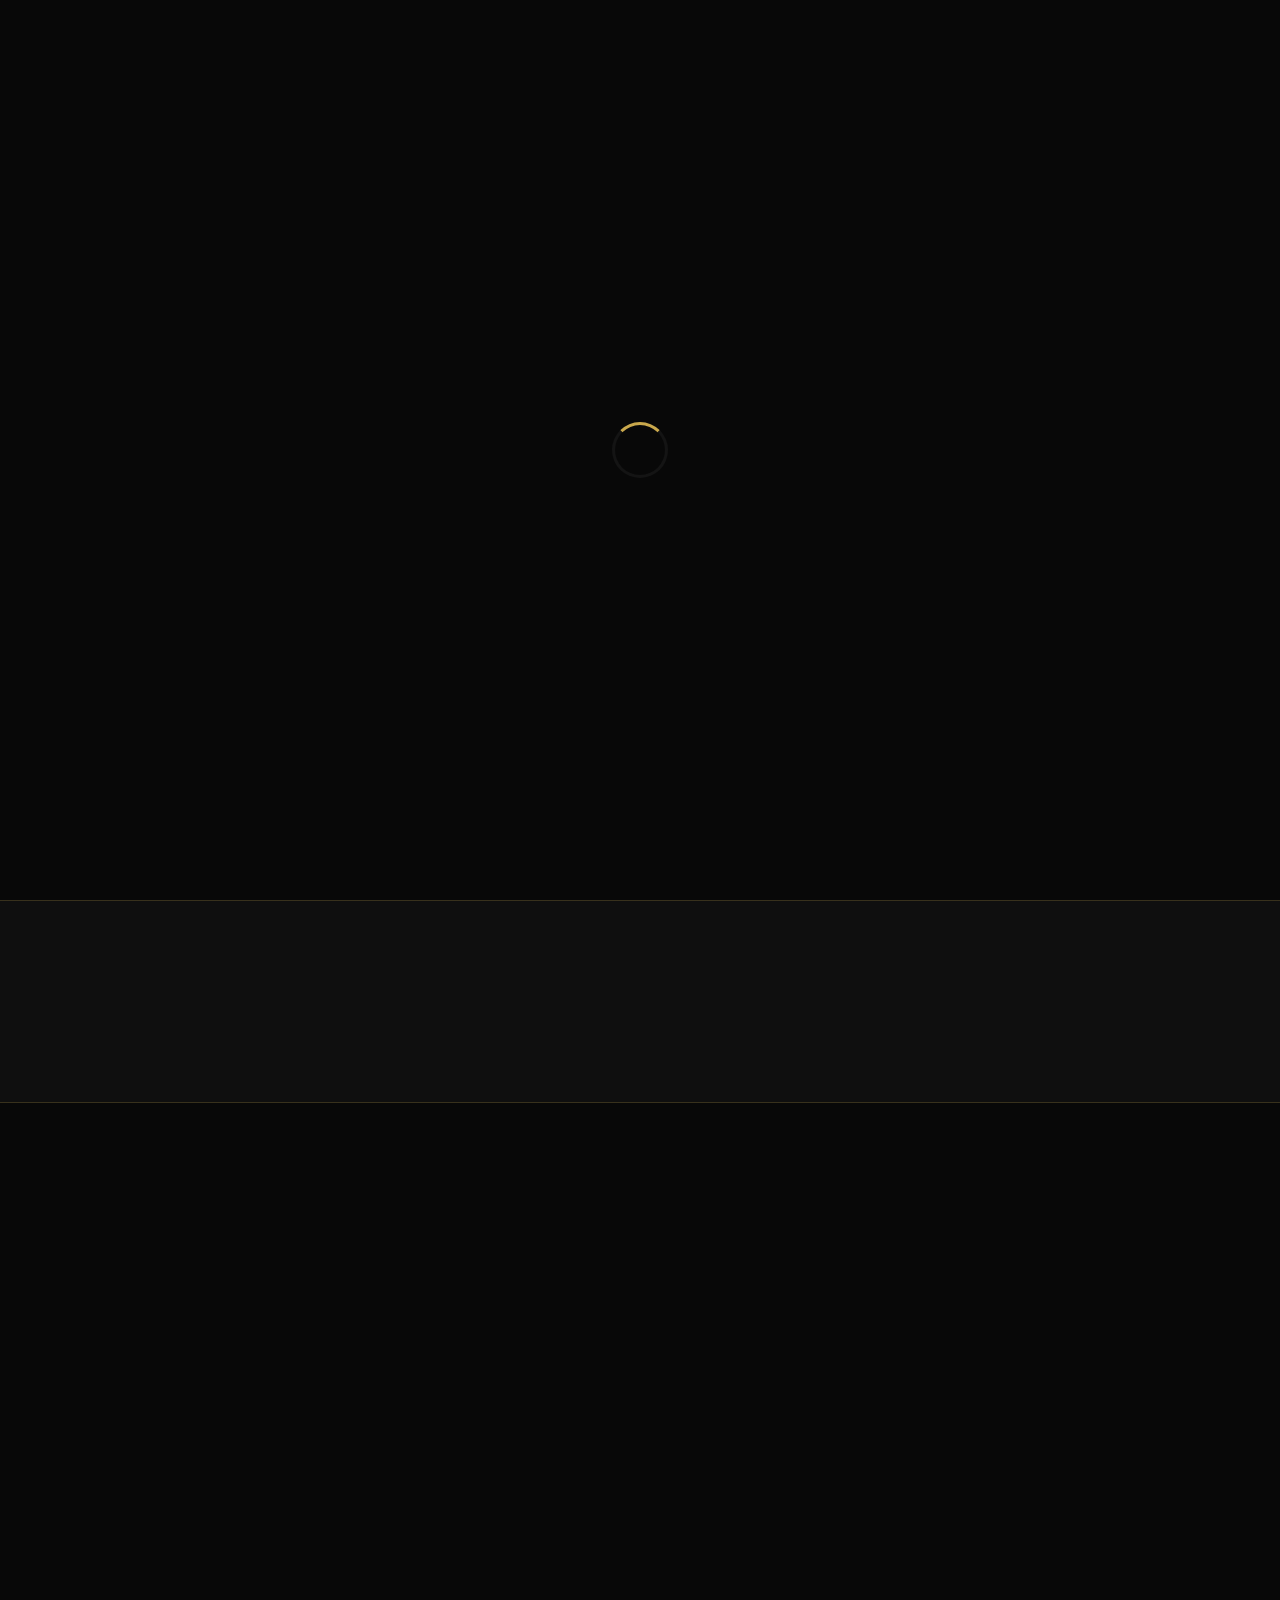
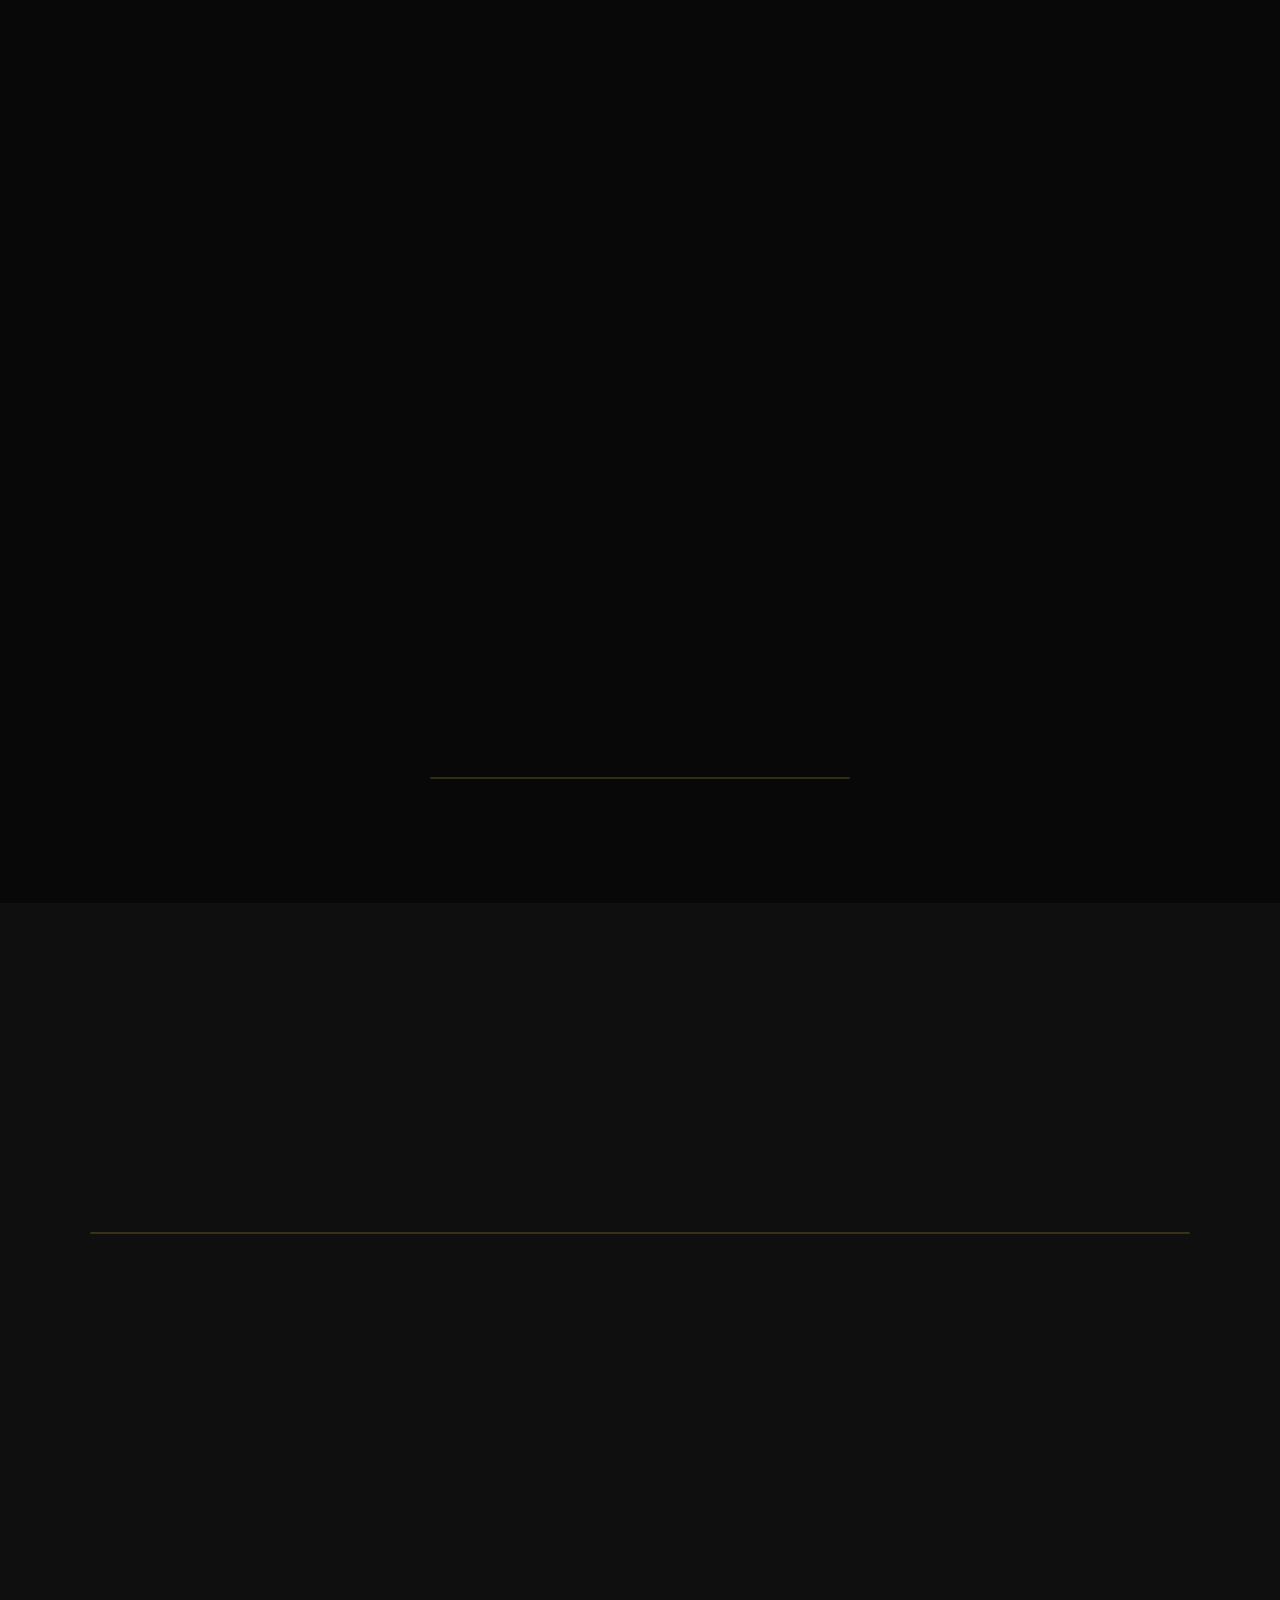
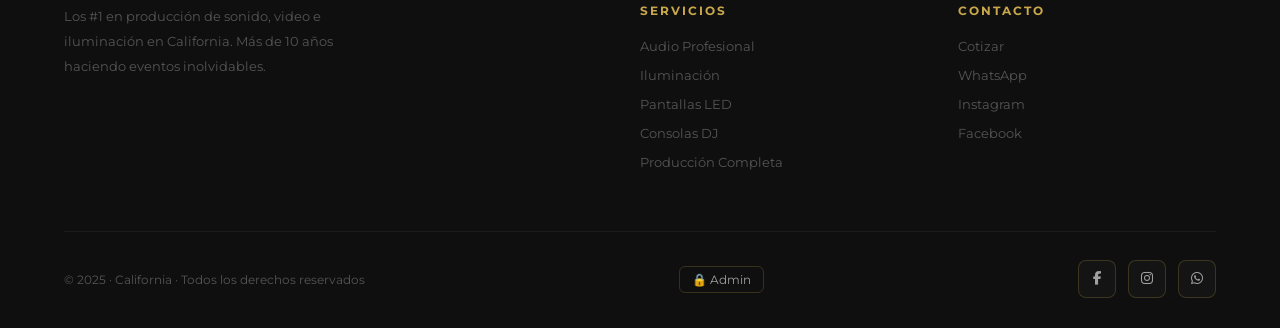
==== commit d344fc6a: "feat: video carousel in 9:16 reel format, auto-adapts any orientation" ====
--- a/index.html
+++ b/index.html
@@ -138,6 +138,7 @@
     .carousel-track { display: flex; flex-wrap: nowrap; transition: transform .5s cubic-bezier(.25,.46,.45,.94); will-change: transform; }
     .carousel-slide { min-width: 100%; flex-shrink: 0; position: relative; cursor: pointer; }
     .carousel-slide img, .carousel-slide video { width: 100%; height: 560px; object-fit: cover; display: block; }
+    #videos .carousel-slide video { height: 100%; }
     .carousel-slide .fb-slide-thumb { width: 100%; height: 560px; background: var(--bg3); display: flex; flex-direction: column; align-items: center; justify-content: center; gap: 16px; }
     .carousel-slide .fb-slide-thumb .play-ico { width: 80px; height: 80px; background: var(--gold); border-radius: 50%; display: flex; align-items: center; justify-content: center; font-size: 2rem; color: #000; }
     .carousel-slide .fb-slide-thumb p { color: var(--text2); font-size: .9rem; font-weight: 600; letter-spacing: 2px; text-transform: uppercase; }
@@ -155,6 +156,12 @@
 
     /* ── VIDEOS SECTION ── */
     #videos { background: var(--bg); }
+    #videos .carousel-wrap { max-width: 420px; }
+    #videos .carousel-slide { aspect-ratio: 9/16; }
+    #videos .carousel-slide video {
+      width: 100%; height: 100%;
+      object-fit: contain; background: #000;
+    }
 
     /* ── LIVE SECTION ── */
     #en-vivo { background: var(--bg2); display: none; }
@@ -509,7 +516,7 @@
         <div class="c-icon">📸</div>
         <div>
           <div class="c-label">Instagram</div>
-          <div class="c-value"><a href="https://instagram.com/sonarproaudio" target="_blank">@sonarproaudio</a></div>
+          <div class="c-value"><a href="https://www.instagram.com/nazario_sonar/" target="_blank">@nazario_sonar</a></div>
         </div>
       </div>
       <div class="c-item">
@@ -571,7 +578,7 @@
       <ul>
         <li><a href="#contacto"  data-i18n="navQuote">Cotizar</a></li>
         <li><a href="https://wa.me/12096031081" target="_blank">WhatsApp</a></li>
-        <li><a href="https://instagram.com/sonarproaudio" target="_blank">Instagram</a></li>
+        <li><a href="https://www.instagram.com/nazario_sonar/" target="_blank">Instagram</a></li>
         <li><a href="https://facebook.com/nazario.rojas.9" target="_blank">Facebook</a></li>
       </ul>
     </div>
@@ -581,7 +588,7 @@
     <a href="admin.html" style="color:var(--text2);font-size:.75rem;text-decoration:none;border:1px solid var(--gold-b);padding:5px 12px;border-radius:6px;transition:all .3s;" onmouseover="this.style.borderColor='var(--gold)';this.style.color='var(--gold)'" onmouseout="this.style.borderColor='';this.style.color='var(--text2)'">🔒 Admin</a>
     <div class="social-links">
       <a href="https://facebook.com/nazario.rojas.9" target="_blank" rel="noopener"><i class="fa-brands fa-facebook-f"></i></a>
-      <a href="https://instagram.com/sonarproaudio"  target="_blank" rel="noopener"><i class="fa-brands fa-instagram"></i></a>
+      <a href="https://www.instagram.com/nazario_sonar/"  target="_blank" rel="noopener"><i class="fa-brands fa-instagram"></i></a>
       <a href="https://wa.me/12096031081"            target="_blank" rel="noopener"><i class="fa-brands fa-whatsapp"></i></a>
     </div>
   </div>
@@ -593,7 +600,7 @@
   <button class="lb-arrow" id="lb-prev" onclick="lbMove(-1)">‹</button>
   <button class="lb-arrow" id="lb-next" onclick="lbMove(1)">›</button>
   <img    id="lb-img"   src="" alt="">
-  <video  id="lb-video" controls></video>
+  <video  id="lb-video" controls muted></video>
   <div    id="lb-fb"></div>
   <div    id="lb-counter"></div>
 </div>
@@ -847,7 +854,7 @@
   const body = encodeURIComponent(
     `Nombre: ${name}\nTeléfono: ${phone}\nTipo de Evento: ${event}\n\nMensaje:\n${msg}`
   );
-  window.location.href = `mailto:sonarpro@sonarproaudio.com?subject=${subject}&body=${body}`;
+  window.location.href = `mailto:sonarpro@nazario_sonar.com?subject=${subject}&body=${body}`;
 }
 
 // ══════════════════════════════════
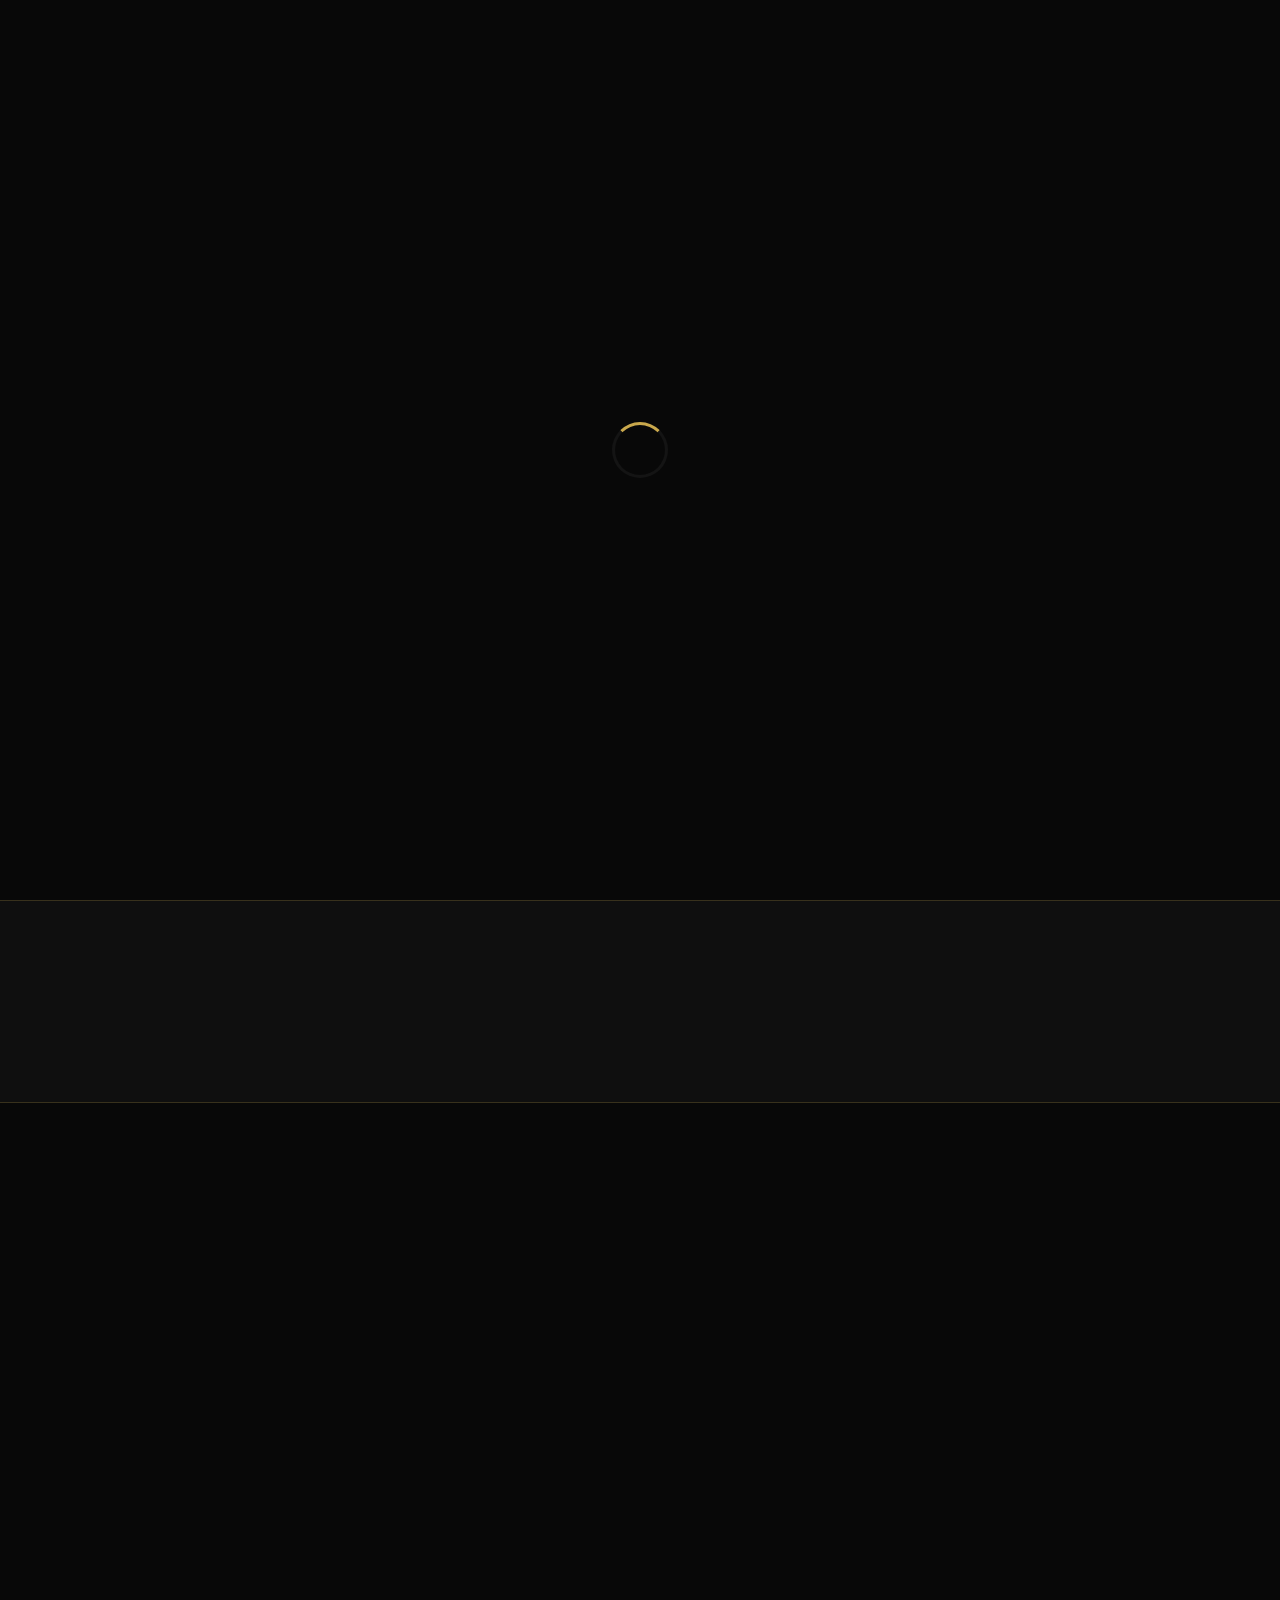
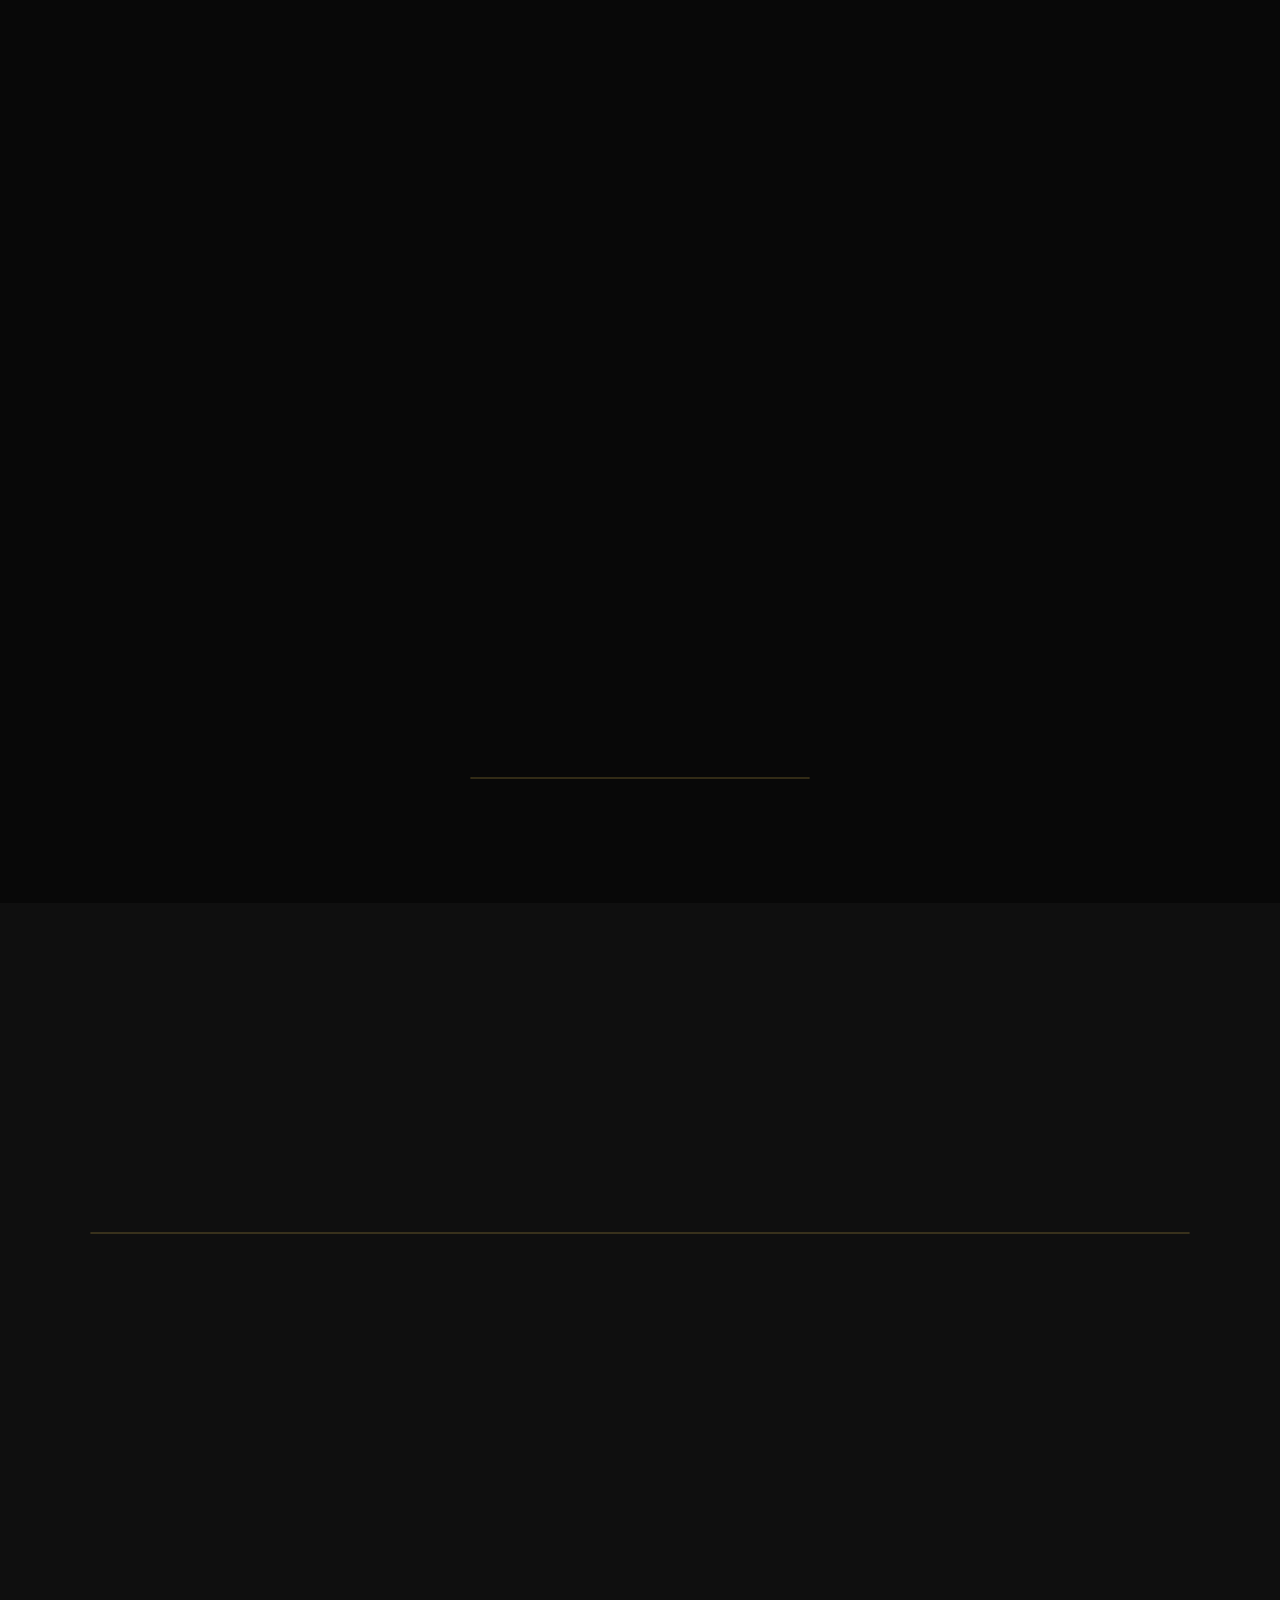
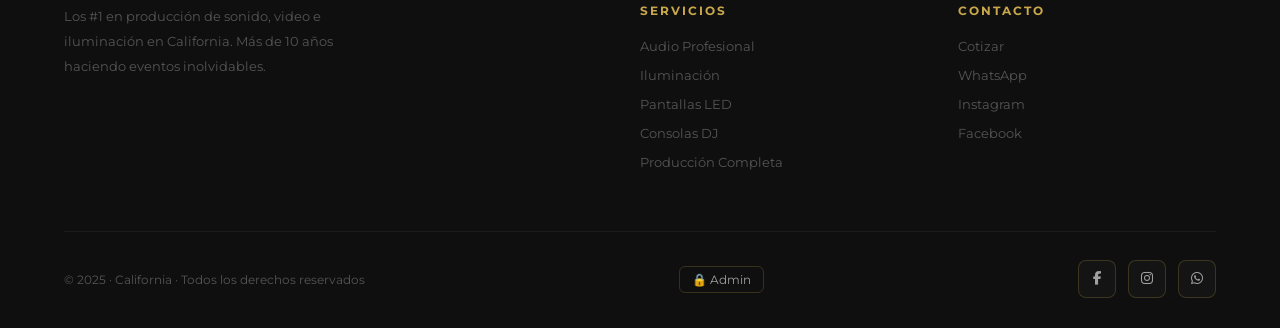
==== commit eaadbad6: "fix: video section fits viewport, 62vh max height, 340px width" ====
--- a/index.html
+++ b/index.html
@@ -156,12 +156,9 @@
 
     /* ── VIDEOS SECTION ── */
     #videos { background: var(--bg); }
-    #videos .carousel-wrap { max-width: 420px; }
-    #videos .carousel-slide { aspect-ratio: 9/16; }
-    #videos .carousel-slide video {
-      width: 100%; height: 100%;
-      object-fit: contain; background: #000;
-    }
+    #videos .carousel-wrap { max-width: 340px; }
+    #videos .carousel-slide { aspect-ratio: 9/16; max-height: 62vh; }
+    #videos .carousel-slide video { width: 100%; height: 100%; object-fit: contain; background: #000; }
 
     /* ── LIVE SECTION ── */
     #en-vivo { background: var(--bg2); display: none; }
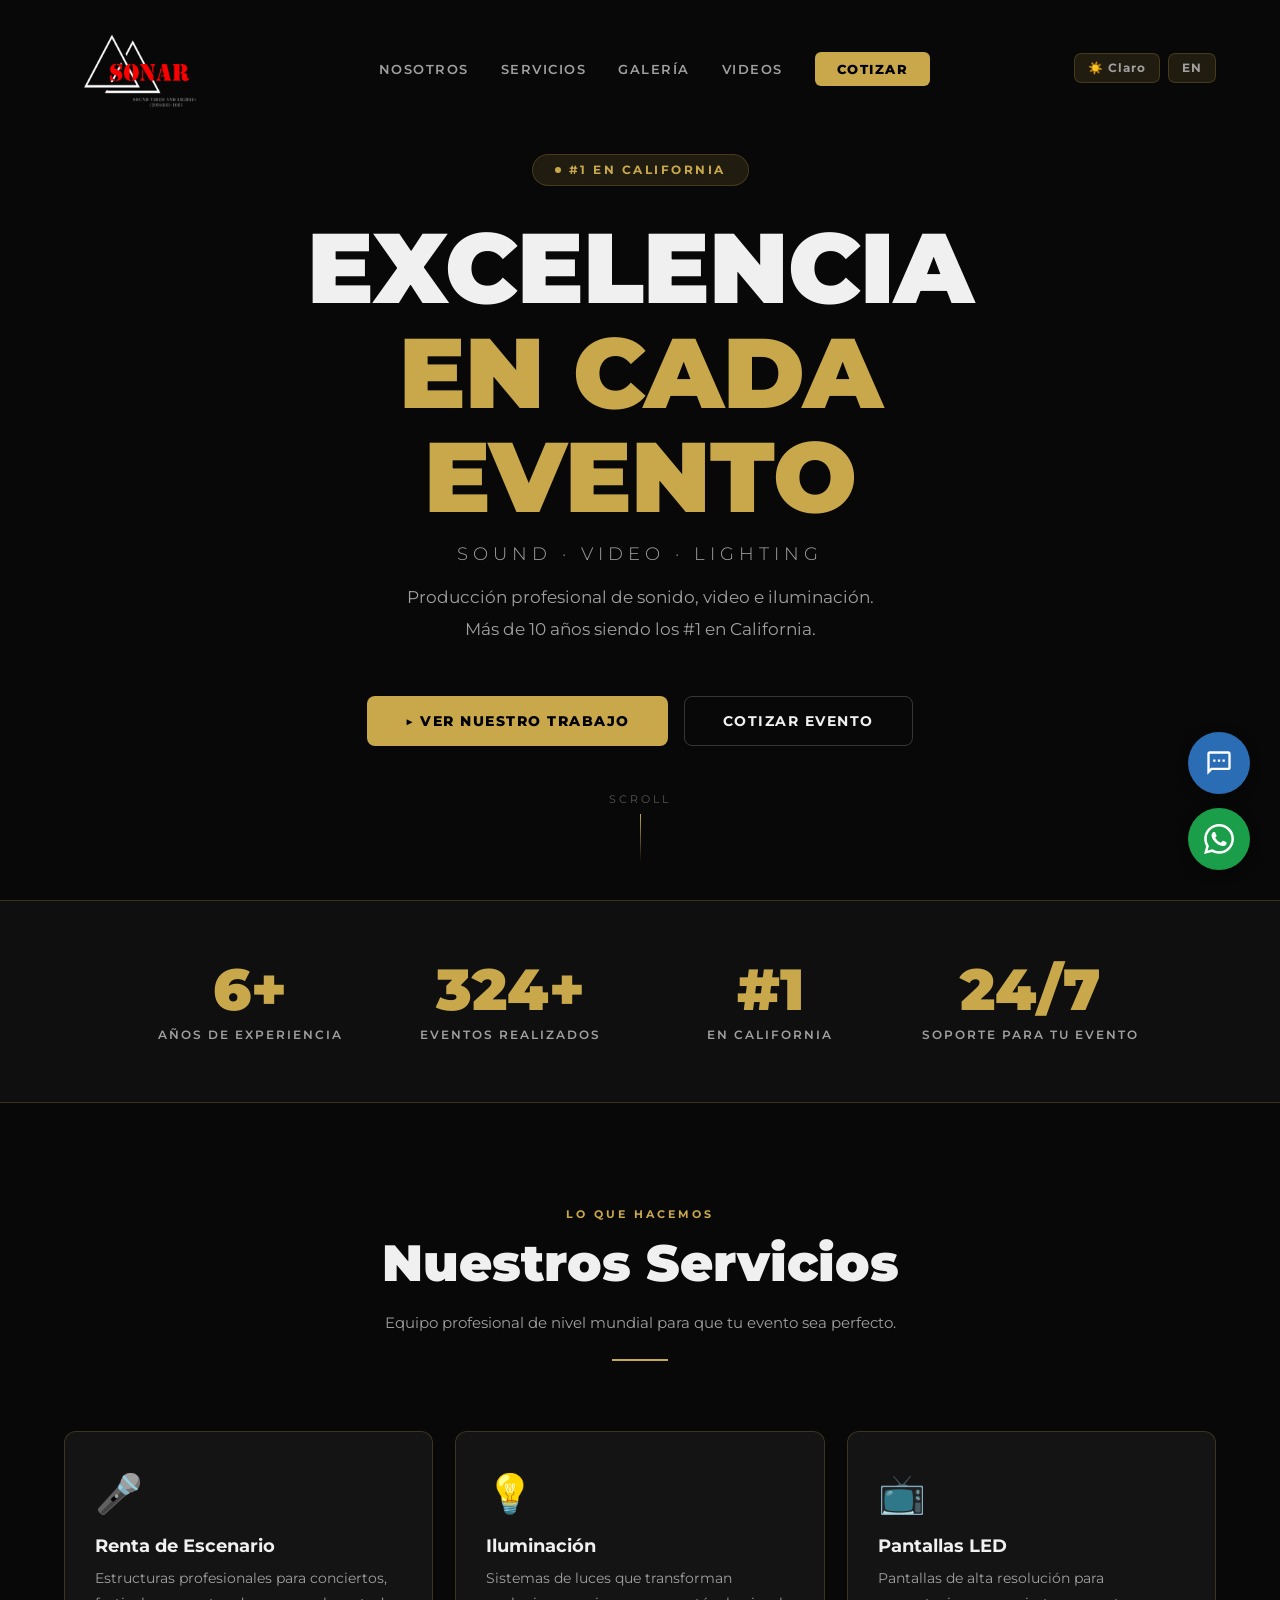
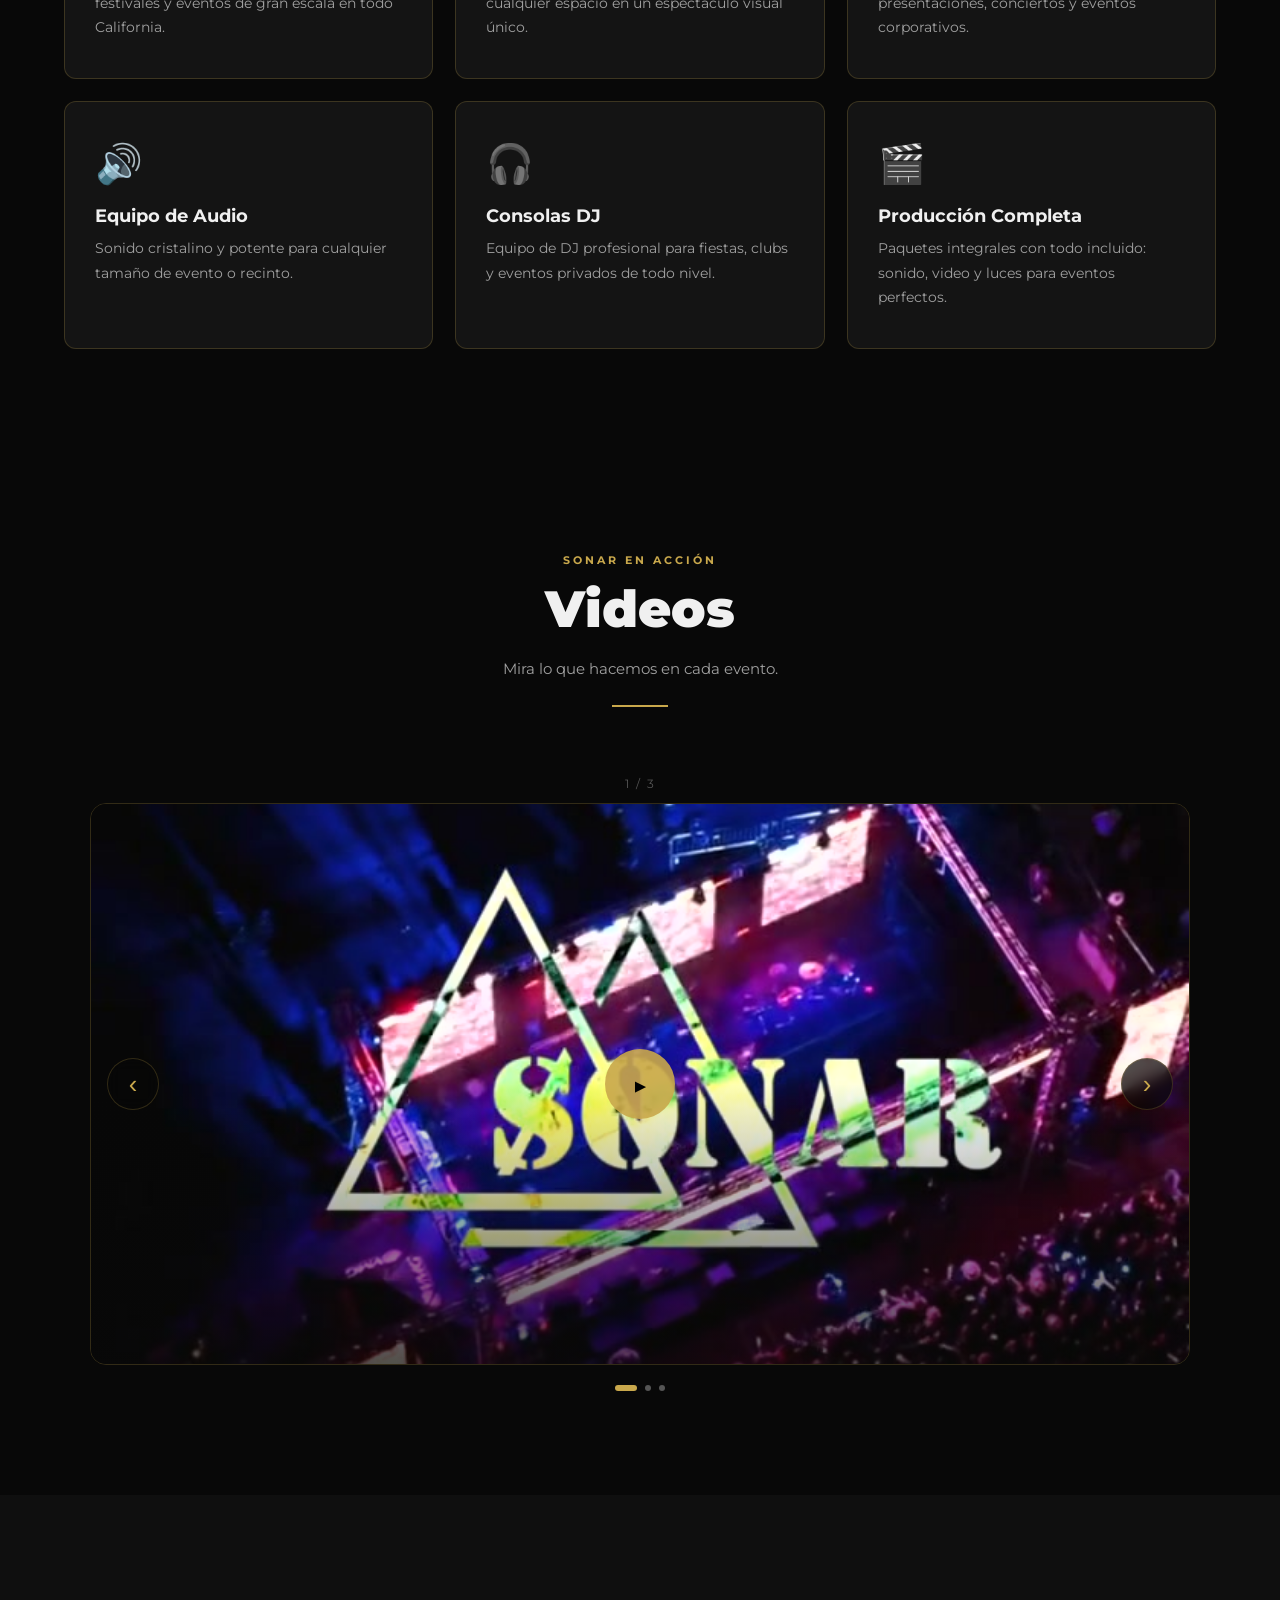
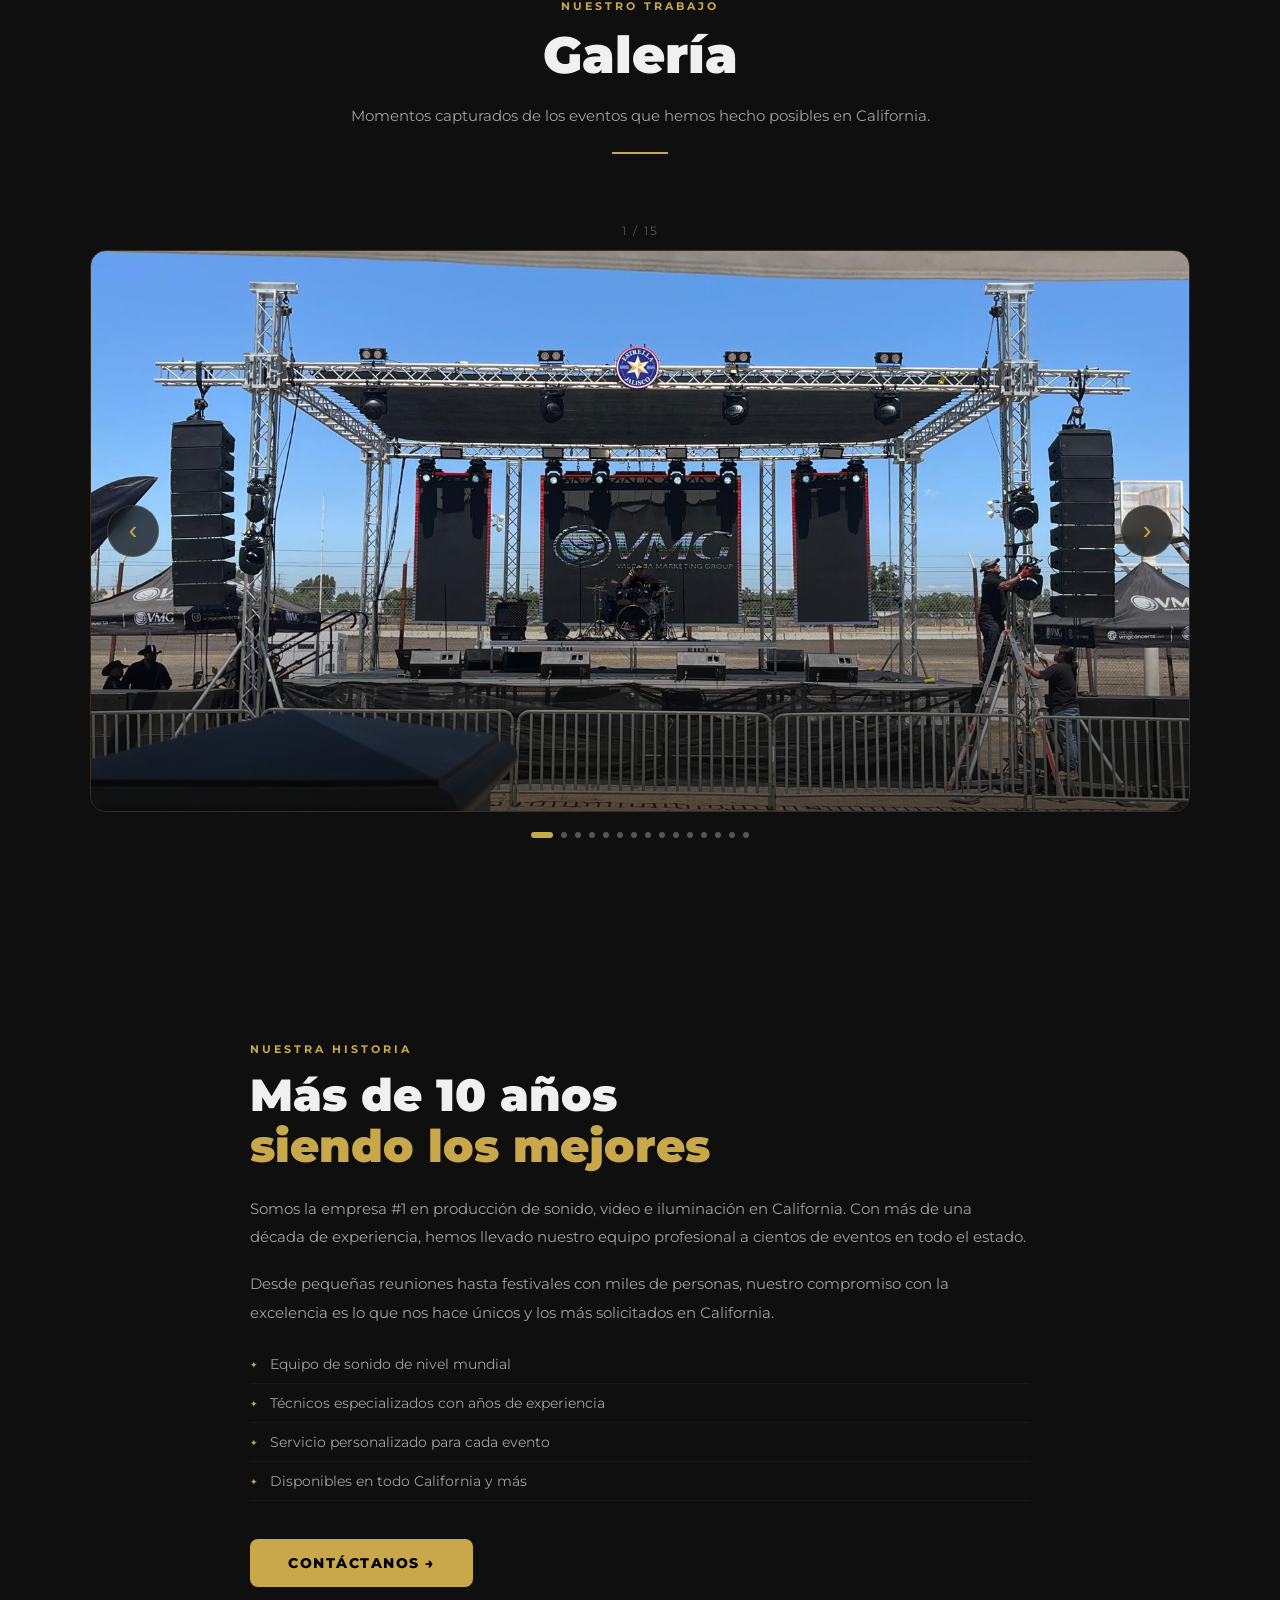
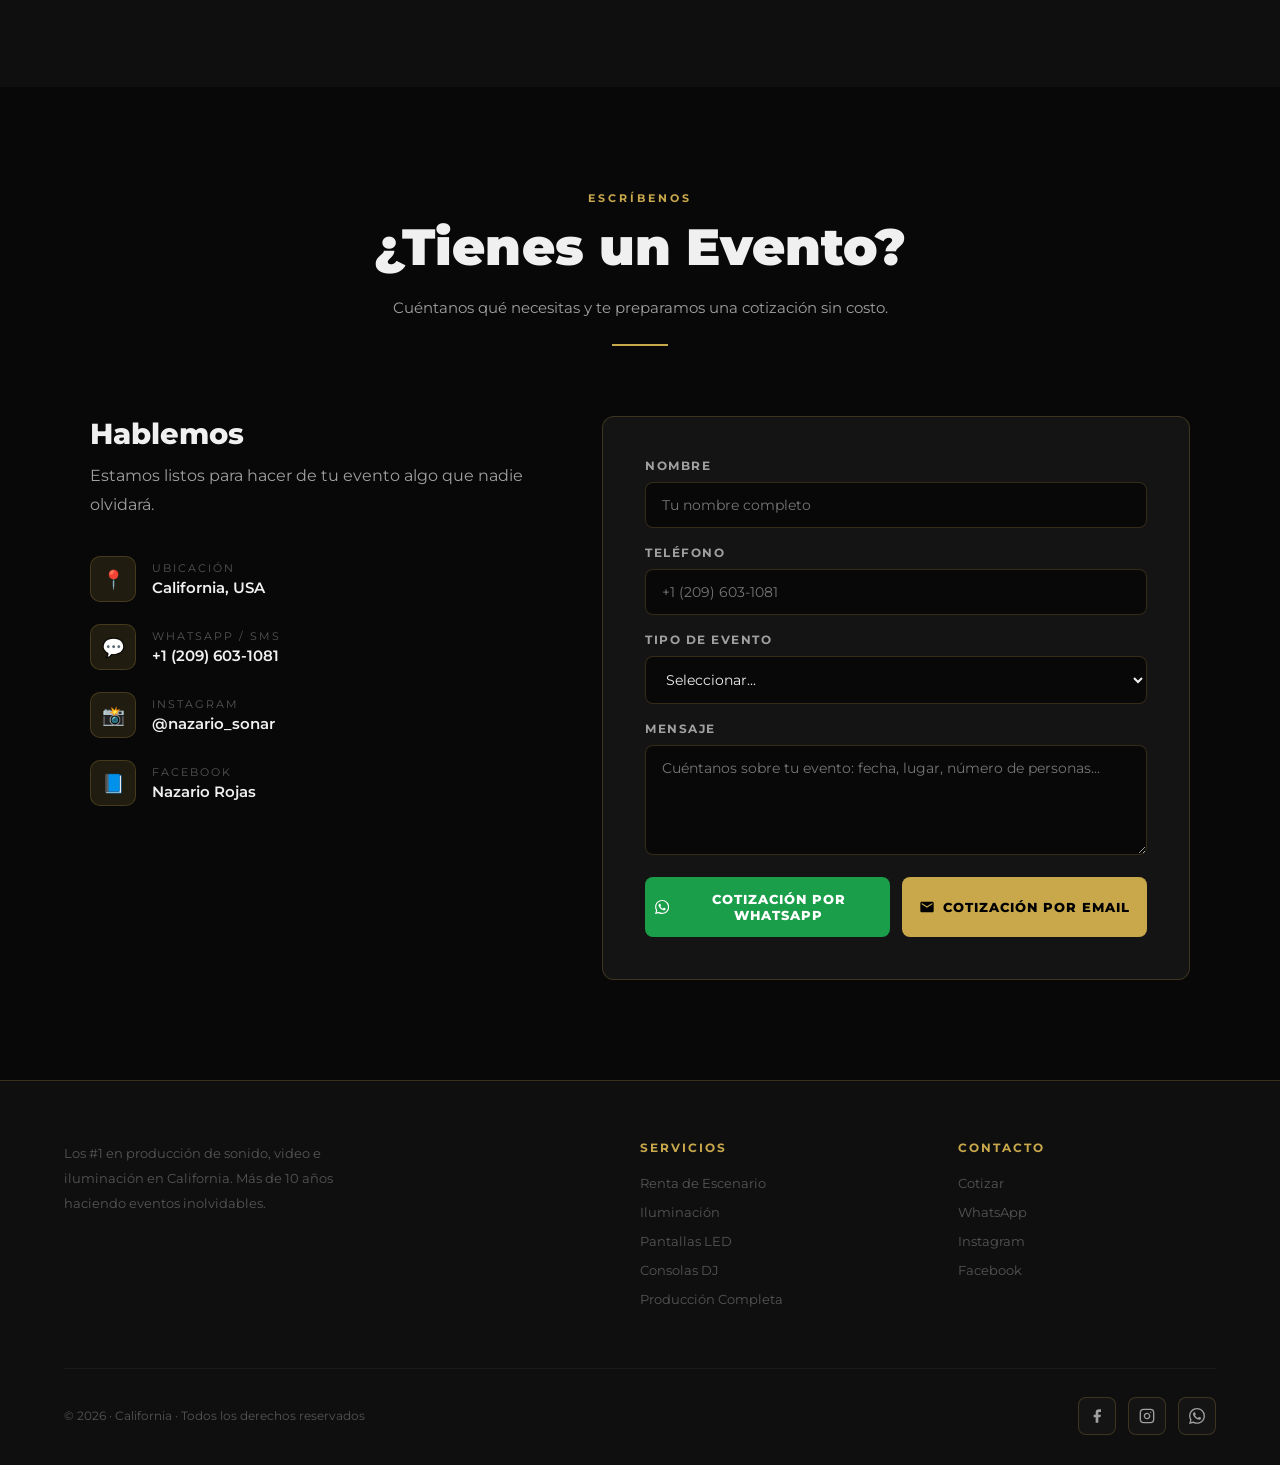
==== commit 31c0bbe5: "refactor: restructure site, remove Firebase/admin, add videos - Remove admin.html, golive.html and a" ====
--- a/index.html
+++ b/index.html
@@ -4,284 +4,70 @@
   <meta charset="UTF-8">
   <meta name="viewport" content="width=device-width, initial-scale=1.0">
   <title>Sonar Pro Audio | Sound · Video · Lighting | California</title>
-  <meta name="description" content="Los #1 en producción de sonido, video y luces en California. Más de 10 años de experiencia.">
-  <meta property="og:title" content="#1 en California — Sound · Video · Lighting">
-  <meta property="og:type" content="website">
-
-  <link rel="icon" href="img/Logo.PNG" type="image/png">
+  <meta name="description" content="Los #1 en producción de sonido, video y luces en California. Más de 10 años de experiencia en conciertos, quinceañeras, bodas y eventos corporativos.">
+
+  <!-- Open Graph -->
+  <meta property="og:title"            content="Sonar Pro Audio | #1 en California — Sound · Video · Lighting">
+  <meta property="og:description"      content="Los #1 en producción de sonido, video y luces en California. Más de 10 años de experiencia.">
+  <meta property="og:image"            content="https://www.sonarproaudio.com/img/Logo.PNG">
+  <meta property="og:url"              content="https://www.sonarproaudio.com">
+  <meta property="og:type"             content="website">
+  <meta property="og:locale"           content="es_US">
+  <meta property="og:locale:alternate" content="en_US">
+
+  <!-- Twitter Card -->
+  <meta name="twitter:card"        content="summary_large_image">
+  <meta name="twitter:title"       content="Sonar Pro Audio | #1 en California">
+  <meta name="twitter:description" content="Producción profesional de sonido, video e iluminación en California.">
+  <meta name="twitter:image"       content="https://www.sonarproaudio.com/img/Logo.PNG">
+
+  <link rel="icon"       href="img/Logo.PNG" type="image/png">
+  <link rel="canonical"  href="https://www.sonarproaudio.com">
   <link rel="preconnect" href="https://fonts.googleapis.com">
   <link rel="preconnect" href="https://fonts.gstatic.com" crossorigin>
   <link href="https://fonts.googleapis.com/css2?family=Montserrat:wght@300;400;500;600;700;800;900&display=swap" rel="stylesheet">
-  <link rel="stylesheet" href="https://cdnjs.cloudflare.com/ajax/libs/font-awesome/6.5.1/css/all.min.css">
-
-  <div id="fb-root"></div>
-  <script async defer crossorigin="anonymous"
-    src="https://connect.facebook.net/es_LA/sdk.js#xfbml=1&version=v18.0"></script>
-
-  <style>
-    *, *::before, *::after { margin: 0; padding: 0; box-sizing: border-box; }
-
-    :root {
-      --bg:    #080808; --bg2: #0f0f0f; --bg3: #141414; --bg4: #1c1c1c;
-      --gold:  #C9A84C; --gold2: #D4B85A;
-      --gold-a: rgba(201,168,76,.12); --gold-b: rgba(201,168,76,.22);
-      --text: #F0F0F0; --text2: #A0A0A0; --text3: #555;
-      --red: #e63946; --green: #2ecc71;
-      --radius: 12px; --t: .3s ease; --font: 'Montserrat', sans-serif;
-    }
-    html { scroll-behavior: smooth; }
-    body { font-family: var(--font); background: var(--bg); color: var(--text); overflow-x: hidden; -webkit-font-smoothing: antialiased; transition: background .4s, color .4s; }
-
-    ::-webkit-scrollbar { width: 5px; }
-    ::-webkit-scrollbar-track { background: var(--bg); }
-    ::-webkit-scrollbar-thumb { background: var(--gold); border-radius: 3px; }
-
-    /* ── LIGHT MODE ── */
-    body.light {
-      --bg: #ffffff; --bg2: #f4f4f4; --bg3: #ececec; --bg4: #e2e2e2;
-      --text: #0a0a0a; --text2: #444; --text3: #999;
-      --gold-a: rgba(201,168,76,.1); --gold-b: rgba(201,168,76,.3);
-    }
-    body.light nav.scrolled { background: rgba(255,255,255,.97) !important; }
-    body.light .mobile-menu { background: rgba(255,255,255,.98); }
-    body.light .mobile-menu a { color: #0a0a0a; }
-    body.light .hero-overlay { background: linear-gradient(135deg,rgba(255,255,255,.82) 0%,rgba(255,255,255,.35) 50%,rgba(255,255,255,.75) 100%); }
-    body.light .hero-title { color: #0a0a0a; }
-    body.light .hero-desc { color: #333; }
-    body.light .btn-outline { border-color: rgba(0,0,0,.2); color: #0a0a0a; }
-    body.light .btn-outline:hover { border-color: var(--gold); color: var(--gold); }
-
-    body.light ::-webkit-scrollbar-track { background: #f4f4f4; }
-
-    /* ── LOADER ── */
-    #loader { position: fixed; inset: 0; background: var(--bg); display: flex; align-items: center; justify-content: center; z-index: 9999; transition: opacity .5s, visibility .5s; }
-    #loader.hidden { opacity: 0; visibility: hidden; }
-    .loader-ring { width: 56px; height: 56px; border-radius: 50%; border: 3px solid var(--bg3); border-top-color: var(--gold); animation: spin .8s linear infinite; }
-    @keyframes spin { to { transform: rotate(360deg); } }
-
-    /* ── NAV ── */
-    nav { position: fixed; top: 0; left: 0; right: 0; z-index: 1000; padding: 20px 5%; display: flex; align-items: center; justify-content: space-between; transition: all .4s ease; }
-    nav.scrolled { background: rgba(8,8,8,.96); backdrop-filter: blur(20px); padding: 13px 5%; border-bottom: 1px solid var(--gold-b); }
-    .nav-logo { display: flex; align-items: center; text-decoration: none; }
-    .nav-logo img { height: 96px; width: auto; object-fit: contain; transition: height .3s ease; mix-blend-mode: screen; }
-    .nav-links { display: flex; align-items: center; gap: 32px; list-style: none; }
-    .nav-links a { color: var(--text2); text-decoration: none; font-size: .82rem; font-weight: 600; letter-spacing: 1.5px; text-transform: uppercase; transition: color var(--t); position: relative; }
-    .nav-links a::after { content: ''; position: absolute; bottom: -4px; left: 0; right: 0; height: 1px; background: var(--gold); transform: scaleX(0); transition: transform var(--t); }
-    .nav-links a:hover { color: var(--gold); }
-    .nav-links a:hover::after { transform: scaleX(1); }
-    .nav-cta { background: var(--gold) !important; color: #000 !important; padding: 9px 22px; border-radius: 6px; font-weight: 800 !important; }
-    .nav-cta::after { display: none !important; }
-    .nav-cta:hover { background: var(--gold2) !important; }
-    .nav-controls { display: flex; align-items: center; gap: 8px; }
-    .nav-ctrl-btn { background: var(--gold-a); border: 1px solid var(--gold-b); border-radius: 7px; padding: 7px 13px; color: var(--text2); font-family: var(--font); font-size: .74rem; font-weight: 700; letter-spacing: 1px; cursor: pointer; transition: all var(--t); white-space: nowrap; }
-    .nav-ctrl-btn:hover { color: var(--gold); border-color: var(--gold); }
-    .hamburger { display: none; flex-direction: column; gap: 5px; cursor: pointer; background: none; border: none; padding: 4px; }
-    .hamburger span { display: block; width: 26px; height: 2px; background: var(--text); transition: all .3s; border-radius: 2px; }
-    .hamburger.open span:nth-child(1) { transform: translateY(7px) rotate(45deg); }
-    .hamburger.open span:nth-child(2) { opacity: 0; }
-    .hamburger.open span:nth-child(3) { transform: translateY(-7px) rotate(-45deg); }
-    .mobile-menu { display: none; position: fixed; inset: 0; background: rgba(8,8,8,.98); backdrop-filter: blur(20px); z-index: 999; flex-direction: column; align-items: center; justify-content: center; gap: 32px; }
-    .mobile-menu.open { display: flex; }
-    .mobile-menu a { color: var(--text); text-decoration: none; font-size: 1.4rem; font-weight: 800; letter-spacing: 3px; text-transform: uppercase; transition: color var(--t); }
-    .mobile-menu a:hover { color: var(--gold); }
-    .mob-controls { display: flex; gap: 12px; margin-top: 16px; }
-
-    /* ── HERO ── */
-    #hero { position: relative; min-height: 100vh; display: flex; align-items: center; justify-content: center; overflow: hidden; }
-    #hero-video { position: absolute; inset: 0; width: 100%; height: 100%; object-fit: cover; z-index: 0; opacity: .45; }
-    .hero-overlay { position: absolute; inset: 0; z-index: 1; background: linear-gradient(135deg,rgba(8,8,8,.9) 0%,rgba(8,8,8,.45) 50%,rgba(8,8,8,.85) 100%); }
-    .hero-content { position: relative; z-index: 2; text-align: center; padding: 0 20px; max-width: 920px; }
-    .hero-badge { display: inline-flex; align-items: center; gap: 8px; background: var(--gold-a); border: 1px solid var(--gold-b); color: var(--gold); font-size: .72rem; font-weight: 700; letter-spacing: 2.5px; text-transform: uppercase; padding: 8px 22px; border-radius: 100px; margin-bottom: 30px; }
-    .hero-badge::before { content: ''; width: 6px; height: 6px; background: var(--gold); border-radius: 50%; }
-    .hero-title { font-size: clamp(2.8rem, 8vw, 6.2rem); font-weight: 900; line-height: 1.05; letter-spacing: -1px; margin-bottom: 14px; }
-    .hero-title .gold { color: var(--gold); }
-    .hero-sub { font-size: clamp(.9rem, 2.5vw, 1.1rem); color: var(--text2); font-weight: 300; letter-spacing: 5px; text-transform: uppercase; margin-bottom: 18px; }
-    .hero-desc { font-size: clamp(.88rem, 1.8vw, 1.05rem); color: var(--text2); line-height: 1.9; margin-bottom: 50px; max-width: 580px; margin-left: auto; margin-right: auto; }
-    .hero-btns { display: flex; gap: 16px; justify-content: center; flex-wrap: wrap; }
-    .btn-gold { background: var(--gold); color: #000; padding: 15px 38px; border-radius: 8px; border: none; font-family: var(--font); font-size: .88rem; font-weight: 800; letter-spacing: 1.5px; text-transform: uppercase; cursor: pointer; text-decoration: none; transition: all var(--t); display: inline-flex; align-items: center; gap: 10px; }
-    .btn-gold:hover { background: var(--gold2); transform: translateY(-2px); box-shadow: 0 8px 28px rgba(201,168,76,.3); }
-    .btn-outline { background: transparent; color: var(--text); padding: 15px 38px; border-radius: 8px; border: 1px solid rgba(240,240,240,.2); font-family: var(--font); font-size: .88rem; font-weight: 700; letter-spacing: 1.5px; text-transform: uppercase; cursor: pointer; text-decoration: none; transition: all var(--t); }
-    .btn-outline:hover { border-color: var(--gold); color: var(--gold); }
-    .hero-scroll { position: absolute; bottom: 38px; left: 50%; transform: translateX(-50%); z-index: 2; display: flex; flex-direction: column; align-items: center; gap: 8px; }
-    .hero-scroll span { font-size: .68rem; letter-spacing: 3px; color: var(--text3); text-transform: uppercase; }
-    .scroll-line { width: 1px; height: 48px; background: linear-gradient(to bottom, var(--gold), transparent); animation: scrollAnim 2s ease infinite; }
-    @keyframes scrollAnim { 0%{transform:scaleY(0);transform-origin:top} 49%{transform:scaleY(1);transform-origin:top} 50%{transform:scaleY(1);transform-origin:bottom} 100%{transform:scaleY(0);transform-origin:bottom} }
-
-    /* ── SECTION BASE ── */
-    section { padding: 100px 5%; }
-    .section-hd { text-align: center; margin-bottom: 70px; }
-    .s-tag { display: inline-block; color: var(--gold); font-size: .7rem; font-weight: 700; letter-spacing: 3px; text-transform: uppercase; margin-bottom: 14px; }
-    .s-title { font-size: clamp(2rem, 5vw, 3.2rem); font-weight: 900; line-height: 1.1; margin-bottom: 18px; }
-    .s-desc { color: var(--text2); font-size: .95rem; line-height: 1.85; max-width: 580px; margin: 0 auto; }
-    .gold-line { width: 56px; height: 2px; background: var(--gold); margin: 22px auto 0; }
-
-    /* ── STATS ── */
-    #stats { padding: 60px 5%; background: var(--bg2); border-top: 1px solid var(--gold-b); border-bottom: 1px solid var(--gold-b); }
-    .stats-grid { display: grid; grid-template-columns: repeat(4,1fr); gap: 40px; max-width: 1000px; margin: 0 auto; }
-    .stat-item { text-align: center; }
-    .stat-num { font-size: clamp(2.2rem,5vw,3.6rem); font-weight: 900; color: var(--gold); line-height: 1; margin-bottom: 8px; }
-    .stat-label { font-size: .75rem; color: var(--text2); letter-spacing: 2px; text-transform: uppercase; font-weight: 600; }
-
-    /* ── SERVICES ── */
-    #servicios { background: var(--bg); }
-    .srv-grid { display: grid; grid-template-columns: repeat(auto-fit,minmax(280px,1fr)); gap: 22px; max-width: 1200px; margin: 0 auto; }
-    .srv-card { background: var(--bg3); border: 1px solid var(--gold-b); border-radius: var(--radius); padding: 38px 30px; transition: all .4s ease; position: relative; overflow: hidden; }
-    .srv-card::before { content: ''; position: absolute; top: 0; left: 0; right: 0; height: 2px; background: var(--gold); transform: scaleX(0); transform-origin: left; transition: transform .4s ease; }
-    .srv-card:hover { transform: translateY(-6px); background: var(--bg4); border-color: rgba(201,168,76,.5); }
-    .srv-card:hover::before { transform: scaleX(1); }
-    .srv-icon { font-size: 2.4rem; margin-bottom: 18px; display: block; }
-    .srv-title { font-size: 1.1rem; font-weight: 700; margin-bottom: 10px; }
-    .srv-desc { color: var(--text2); font-size: .88rem; line-height: 1.75; }
-
-    /* ── CAROUSEL (images & videos shared) ── */
-    .carousel-wrap { position: relative; width: 100%; max-width: 1100px; margin: 0 auto; overflow: hidden; border-radius: 16px; border: 1px solid var(--gold-b); }
-    .carousel-track { display: flex; flex-wrap: nowrap; transition: transform .5s cubic-bezier(.25,.46,.45,.94); will-change: transform; }
-    .carousel-slide { min-width: 100%; flex-shrink: 0; position: relative; cursor: pointer; }
-    .carousel-slide img, .carousel-slide video { width: 100%; height: 560px; object-fit: cover; display: block; }
-    #videos .carousel-slide video { height: 100%; }
-    .carousel-slide .fb-slide-thumb { width: 100%; height: 560px; background: var(--bg3); display: flex; flex-direction: column; align-items: center; justify-content: center; gap: 16px; }
-    .carousel-slide .fb-slide-thumb .play-ico { width: 80px; height: 80px; background: var(--gold); border-radius: 50%; display: flex; align-items: center; justify-content: center; font-size: 2rem; color: #000; }
-    .carousel-slide .fb-slide-thumb p { color: var(--text2); font-size: .9rem; font-weight: 600; letter-spacing: 2px; text-transform: uppercase; }
-    .carousel-overlay { position: absolute; inset: 0; background: linear-gradient(to top,rgba(8,8,8,.7) 0%,transparent 50%); pointer-events: none; }
-    .carousel-play { position: absolute; top: 50%; left: 50%; transform: translate(-50%,-50%); width: 70px; height: 70px; background: rgba(201,168,76,.9); border-radius: 50%; display: flex; align-items: center; justify-content: center; font-size: 1.6rem; color: #000; pointer-events: none; }
-    .carousel-caption { position: absolute; bottom: 24px; left: 28px; font-size: .78rem; font-weight: 700; letter-spacing: 2px; text-transform: uppercase; color: rgba(255,255,255,.5); pointer-events: none; }
-    .carousel-btn { position: absolute; top: 50%; transform: translateY(-50%); width: 52px; height: 52px; background: rgba(8,8,8,.7); border: 1px solid var(--gold-b); border-radius: 50%; color: var(--gold); font-size: 1.6rem; cursor: pointer; z-index: 10; transition: all var(--t); display: flex; align-items: center; justify-content: center; backdrop-filter: blur(8px); }
-    .carousel-btn:hover { background: var(--gold); color: #000; border-color: var(--gold); }
-    .carousel-prev { left: 16px; }
-    .carousel-next { right: 16px; }
-    .carousel-dots { display: flex; justify-content: center; gap: 8px; padding: 20px 0 4px; flex-wrap: wrap; }
-    .carousel-dot { width: 6px; height: 6px; border-radius: 50%; background: var(--text3); border: none; cursor: pointer; transition: all var(--t); padding: 0; }
-    .carousel-dot.active { background: var(--gold); width: 22px; border-radius: 3px; }
-    .carousel-counter { text-align: center; color: var(--text3); font-size: .72rem; letter-spacing: 2px; margin-bottom: 12px; }
-
-    /* ── VIDEOS SECTION ── */
-    #videos { background: var(--bg); }
-    #videos .carousel-wrap { max-width: 340px; }
-    #videos .carousel-slide { aspect-ratio: 9/16; max-height: 62vh; }
-    #videos .carousel-slide video { width: 100%; height: 100%; object-fit: contain; background: #000; }
-
-    /* ── LIVE SECTION ── */
-    #en-vivo { background: var(--bg2); display: none; }
-    #en-vivo.live-active { display: block; }
-    .live-wrap { max-width: 880px; margin: 0 auto; border-radius: var(--radius); overflow: hidden; border: 1px solid rgba(230,57,70,.3); background: var(--bg3); }
-    .live-bar { display: flex; align-items: center; justify-content: center; gap: 10px; padding: 14px; background: rgba(230,57,70,.1); border-bottom: 1px solid rgba(230,57,70,.25); }
-    .live-dot { width: 9px; height: 9px; background: var(--red); border-radius: 50%; animation: pulse 1.4s ease infinite; }
-    @keyframes pulse { 0%,100%{box-shadow:0 0 0 0 rgba(230,57,70,.7)} 50%{box-shadow:0 0 0 8px rgba(230,57,70,0)} }
-    .live-label { font-size: .78rem; font-weight: 800; letter-spacing: 3px; text-transform: uppercase; color: var(--red); }
-    .fb-wrap { width: 100%; min-height: 380px; display: flex; align-items: center; justify-content: center; padding: 20px; }
-    .fb-wrap .fb-video { width: 100%; }
-
-    /* ── ABOUT ── */
-    #nosotros { background: var(--bg2); }
-    .about-grid { display: grid; grid-template-columns: 1fr 1fr; gap: 80px; align-items: center; max-width: 1200px; margin: 0 auto; }
-    .about-img-wrap { position: relative; border-radius: var(--radius); overflow: hidden; }
-    .about-img-wrap img { width: 100%; display: block; border-radius: var(--radius); filter: grayscale(15%); }
-    .about-frame { position: absolute; inset: -12px; border: 1px solid var(--gold); border-radius: var(--radius); z-index: -1; opacity: .25; }
-    .about-tag { color: var(--gold); font-size: .7rem; font-weight: 700; letter-spacing: 3px; text-transform: uppercase; margin-bottom: 14px; display: block; }
-    .about-title { font-size: clamp(1.8rem,4vw,2.8rem); font-weight: 900; line-height: 1.15; margin-bottom: 22px; }
-    .about-text { color: var(--text2); font-size: .92rem; line-height: 1.95; margin-bottom: 18px; }
-    .about-list { list-style: none; margin-bottom: 38px; }
-    .about-list li { padding: 10px 0; color: var(--text2); font-size: .88rem; border-bottom: 1px solid rgba(255,255,255,.04); display: flex; align-items: center; gap: 12px; }
-    .about-list li::before { content: '✦'; color: var(--gold); font-size: .55rem; }
-
-    /* ── CONTACT ── */
-    #contacto { background: var(--bg); }
-    .contact-grid { display: grid; grid-template-columns: 1fr 1.3fr; gap: 60px; max-width: 1100px; margin: 0 auto; align-items: start; }
-    .c-info h3 { font-size: 1.8rem; font-weight: 800; margin-bottom: 10px; }
-    .c-info p { color: var(--text2); line-height: 1.85; margin-bottom: 36px; }
-    .c-item { display: flex; align-items: center; gap: 16px; margin-bottom: 22px; }
-    .c-icon { width: 46px; height: 46px; background: var(--gold-a); border: 1px solid var(--gold-b); border-radius: 10px; display: flex; align-items: center; justify-content: center; font-size: 1.15rem; flex-shrink: 0; }
-    .c-label { font-size: .68rem; color: var(--text3); letter-spacing: 2px; text-transform: uppercase; margin-bottom: 4px; }
-    .c-value { font-size: .92rem; font-weight: 600; }
-    .c-value a { color: var(--text); text-decoration: none; transition: color var(--t); }
-    .c-value a:hover { color: var(--gold); }
-    .c-form { background: var(--bg3); border: 1px solid var(--gold-b); border-radius: var(--radius); padding: 42px; }
-    .fg { margin-bottom: 18px; }
-    .fg label { display: block; font-size: .72rem; font-weight: 700; letter-spacing: 1.5px; text-transform: uppercase; color: var(--text2); margin-bottom: 9px; }
-    .fg input, .fg select, .fg textarea { width: 100%; background: var(--bg); border: 1px solid var(--gold-b); border-radius: 8px; padding: 13px 16px; color: var(--text); font-family: var(--font); font-size: .88rem; transition: border-color var(--t); outline: none; }
-    .fg input:focus, .fg select:focus, .fg textarea:focus { border-color: var(--gold); }
-    .fg textarea { resize: vertical; min-height: 110px; }
-    .fg select option { background: var(--bg); }
-    .form-btns { display: grid; grid-template-columns: 1fr 1fr; gap: 12px; }
-    .btn-wa { background: #25D366; color: #fff; border: none; border-radius: 8px; padding: 14px 10px; font-family: var(--font); font-size: .82rem; font-weight: 800; letter-spacing: 1px; text-transform: uppercase; cursor: pointer; transition: all var(--t); display: flex; align-items: center; justify-content: center; gap: 8px; }
-    .btn-wa:hover { background: #1ebe5a; transform: translateY(-2px); }
-    .btn-sms { background: var(--gold); color: #000; border: none; border-radius: 8px; padding: 14px 10px; font-family: var(--font); font-size: .82rem; font-weight: 800; letter-spacing: 1px; text-transform: uppercase; cursor: pointer; transition: all var(--t); display: flex; align-items: center; justify-content: center; gap: 8px; }
-    .btn-sms:hover { background: var(--gold2); transform: translateY(-2px); }
-    .btn-email { background: var(--gold); color: #000; border: none; border-radius: 8px; padding: 16px; font-family: var(--font); font-size: .88rem; font-weight: 800; letter-spacing: 1.5px; text-transform: uppercase; cursor: pointer; transition: all var(--t); display: flex; align-items: center; justify-content: center; gap: 10px; width: 100%; }
-    .btn-email:hover { background: var(--gold2); transform: translateY(-2px); box-shadow: 0 8px 28px rgba(201,168,76,.3); }
-
-    /* ── FOOTER ── */
-    footer { background: var(--bg2); border-top: 1px solid var(--gold-b); padding: 60px 5% 30px; }
-    .footer-grid { display: grid; grid-template-columns: 2fr 1fr 1fr; gap: 60px; max-width: 1200px; margin: 0 auto 50px; }
-    .ft-brand p { color: var(--text3); font-size: .84rem; line-height: 1.85; max-width: 300px; }
-    .ft-col h4 { font-size: .72rem; font-weight: 700; letter-spacing: 2px; text-transform: uppercase; color: var(--gold); margin-bottom: 18px; }
-    .ft-col ul { list-style: none; }
-    .ft-col ul li { margin-bottom: 10px; }
-    .ft-col ul li a { color: var(--text3); text-decoration: none; font-size: .84rem; transition: color var(--t); }
-    .ft-col ul li a:hover { color: var(--text); }
-    .footer-bottom { max-width: 1200px; margin: 0 auto; border-top: 1px solid rgba(255,255,255,.05); padding-top: 28px; display: flex; justify-content: space-between; align-items: center; flex-wrap: wrap; gap: 14px; }
-    .footer-bottom p { color: var(--text3); font-size: .76rem; }
-    .social-links { display: flex; gap: 12px; }
-    .social-links a { width: 38px; height: 38px; background: var(--bg3); border: 1px solid var(--gold-b); border-radius: 8px; display: flex; align-items: center; justify-content: center; color: var(--text2); text-decoration: none; font-size: .85rem; font-weight: 700; transition: all var(--t); }
-    .social-links a:hover { background: var(--gold-a); border-color: var(--gold); color: var(--gold); }
-
-    /* ── FLOATING BUTTONS ── */
-    .wa-float  { position: fixed; bottom: 30px;  right: 30px; z-index: 900; width: 62px; height: 62px; background: #1a9e4a; border-radius: 50%; display: flex; align-items: center; justify-content: center; text-decoration: none; box-shadow: 0 3px 12px rgba(0,0,0,.35); transition: transform var(--t), box-shadow var(--t); animation: none !important; }
-    .wa-float:hover  { transform: scale(1.08); box-shadow: 0 5px 18px rgba(0,0,0,.45); }
-    .sms-float { position: fixed; bottom: 106px; right: 30px; z-index: 900; width: 62px; height: 62px; background: #2a6db5; border-radius: 50%; display: flex; align-items: center; justify-content: center; text-decoration: none; box-shadow: 0 3px 12px rgba(0,0,0,.35); transition: transform var(--t), box-shadow var(--t); }
-    .sms-float:hover { transform: scale(1.08); box-shadow: 0 5px 18px rgba(0,0,0,.45); }
-
-    /* ── LIGHTBOX ── */
-    #lightbox { display: none; position: fixed; inset: 0; z-index: 2000; background: rgba(0,0,0,.97); align-items: center; justify-content: center; padding: 20px; }
-    #lightbox.open { display: flex; }
-    #lb-img { max-width: 88vw; max-height: 84vh; border-radius: var(--radius); object-fit: contain; }
-    #lb-video { max-width: 88vw; max-height: 84vh; border-radius: var(--radius); display: none; }
-    #lb-fb { display: none; width: min(800px,90vw); }
-    #lb-close { position: fixed; top: 18px; right: 22px; background: rgba(0,0,0,.5); border: 1px solid rgba(255,255,255,.15); border-radius: 50%; width: 42px; height: 42px; color: var(--text); cursor: pointer; font-size: 1.5rem; display: flex; align-items: center; justify-content: center; transition: all var(--t); }
-    #lb-close:hover { background: rgba(255,255,255,.15); }
-    .lb-arrow { position: fixed; top: 50%; transform: translateY(-50%); width: 52px; height: 52px; background: rgba(0,0,0,.6); border: 1px solid var(--gold-b); border-radius: 50%; color: var(--gold); font-size: 1.8rem; cursor: pointer; display: flex; align-items: center; justify-content: center; transition: all var(--t); z-index: 2001; backdrop-filter: blur(8px); }
-    .lb-arrow:hover { background: var(--gold); color: #000; border-color: var(--gold); }
-    #lb-prev { left: 16px; }
-    #lb-next { right: 16px; }
-    #lb-counter { position: fixed; bottom: 20px; left: 50%; transform: translateX(-50%); color: rgba(255,255,255,.4); font-size: .75rem; letter-spacing: 2px; font-family: var(--font); }
-
-    /* ── REVEAL ── */
-    .reveal { opacity: 0; transform: translateY(28px); transition: opacity .7s ease, transform .7s ease; }
-    .reveal.visible { opacity: 1; transform: translateY(0); }
-    .d1{transition-delay:.1s} .d2{transition-delay:.2s} .d3{transition-delay:.3s} .d4{transition-delay:.4s} .d5{transition-delay:.5s}
-
-    /* ── RESPONSIVE ── */
-    @media (max-width: 900px) {
-      .stats-grid { grid-template-columns: repeat(2,1fr); }
-      .about-grid { grid-template-columns: 1fr; }
-      .contact-grid { grid-template-columns: 1fr; }
-      .footer-grid { grid-template-columns: 1fr; gap: 36px; }
-    }
-    @media (max-width: 768px) {
-      .nav-links { display: none; }
-      .nav-controls { display: none; }
-      .hamburger { display: flex; }
-      section { padding: 80px 5%; }
-      #stats { padding: 50px 5%; }
-    }
-    @media (max-width: 480px) {
-      .c-form { padding: 26px 18px; }
-      .hero-btns { flex-direction: column; align-items: center; }
-      .form-btns { grid-template-columns: 1fr; }
-      .carousel-slide img, .carousel-slide video, .carousel-slide .fb-slide-thumb { height: 280px; }
-    }
-  </style>
+  <link rel="stylesheet" href="css/styles.css">
+
+  <!-- Prevent flash of wrong theme before CSS loads -->
+  <script>if (localStorage.getItem('theme') === 'light') document.documentElement.classList.add('light-init');</script>
+  <style>.light-init body { background: #ffffff; }</style>
+
+  <!-- Schema.org LocalBusiness -->
+  <script type="application/ld+json">
+  {
+    "@context": "https://schema.org",
+    "@type": "LocalBusiness",
+    "name": "Sonar Pro Audio",
+    "description": "Professional sound, video and lighting production in California.",
+    "url": "https://www.sonarproaudio.com",
+    "telephone": "+1-209-603-1081",
+    "address": {
+      "@type": "PostalAddress",
+      "addressRegion": "CA",
+      "addressCountry": "US"
+    },
+    "sameAs": [
+      "https://facebook.com/nazario.rojas.9",
+      "https://www.instagram.com/nazario_sonar/"
+    ],
+    "priceRange": "$$"
+  }
+  </script>
 </head>
 <body>
 
 <div id="loader"><div class="loader-ring"></div></div>
-<a href="https://wa.me/12096031081" target="_blank" rel="noopener" class="wa-float" aria-label="WhatsApp">
-  <svg xmlns="http://www.w3.org/2000/svg" viewBox="0 0 24 24" width="30" height="30" fill="white">
+
+<!-- Floating WhatsApp -->
+<a href="https://wa.me/12096031081" target="_blank" rel="noopener noreferrer" class="wa-float" aria-label="Contactar por WhatsApp">
+  <svg xmlns="http://www.w3.org/2000/svg" viewBox="0 0 24 24" width="30" height="30" fill="white" aria-hidden="true">
     <path d="M17.472 14.382c-.297-.149-1.758-.867-2.03-.967-.273-.099-.471-.148-.67.15-.197.297-.767.966-.94 1.164-.173.199-.347.223-.644.075-.297-.15-1.255-.463-2.39-1.475-.883-.788-1.48-1.761-1.653-2.059-.173-.297-.018-.458.13-.606.134-.133.298-.347.446-.52.149-.174.198-.298.298-.497.099-.198.05-.371-.025-.52-.075-.149-.669-1.612-.916-2.207-.242-.579-.487-.5-.669-.51-.173-.008-.371-.01-.57-.01-.198 0-.52.074-.792.372-.272.297-1.04 1.016-1.04 2.479 0 1.462 1.065 2.875 1.213 3.074.149.198 2.096 3.2 5.077 4.487.709.306 1.262.489 1.694.625.712.227 1.36.195 1.871.118.571-.085 1.758-.719 2.006-1.413.248-.694.248-1.289.173-1.413-.074-.124-.272-.198-.57-.347m-5.421 7.403h-.004a9.87 9.87 0 01-5.031-1.378l-.361-.214-3.741.982.998-3.648-.235-.374a9.86 9.86 0 01-1.51-5.26c.001-5.45 4.436-9.884 9.888-9.884 2.64 0 5.122 1.03 6.988 2.898a9.825 9.825 0 012.893 6.994c-.003 5.45-4.437 9.884-9.885 9.884m8.413-18.297A11.815 11.815 0 0012.05 0C5.495 0 .16 5.335.157 11.892c0 2.096.547 4.142 1.588 5.945L.057 24l6.305-1.654a11.882 11.882 0 005.683 1.448h.005c6.554 0 11.89-5.335 11.893-11.893a11.821 11.821 0 00-3.48-8.413z"/>
   </svg>
 </a>
-<a href="sms:+12096031081" class="sms-float" aria-label="SMS">
-  <svg xmlns="http://www.w3.org/2000/svg" viewBox="0 0 24 24" width="28" height="28" fill="white">
+
+<!-- Floating SMS -->
+<a href="sms:+12096031081" class="sms-float" aria-label="Contactar por SMS">
+  <svg xmlns="http://www.w3.org/2000/svg" viewBox="0 0 24 24" width="28" height="28" fill="white" aria-hidden="true">
     <path d="M20 2H4c-1.1 0-2 .9-2 2v18l4-4h14c1.1 0 2-.9 2-2V4c0-1.1-.9-2-2-2zm0 14H5.17L4 17.17V4h16v12zM7 9h2v2H7zm4 0h2v2h-2zm4 0h2v2h-2z"/>
   </svg>
 </a>
@@ -289,7 +75,7 @@
 <!-- NAV -->
 <nav id="navbar">
   <a href="#hero" class="nav-logo">
-    <img src="img/Logo.PNG" alt="Logo">
+    <img src="img/Logo.PNG" alt="Sonar Pro Audio">
   </a>
   <ul class="nav-links">
     <li><a href="#nosotros"  data-i18n="navAbout">Nosotros</a></li>
@@ -299,53 +85,56 @@
     <li><a href="#contacto"  class="nav-cta" data-i18n="navQuote">Cotizar</a></li>
   </ul>
   <div class="nav-controls">
-    <button class="nav-ctrl-btn" id="themeBtn" onclick="toggleTheme()">☀️ Claro</button>
-    <button class="nav-ctrl-btn" id="langBtn"  onclick="toggleLang()">EN</button>
-  </div>
-  <button class="hamburger" id="hamburger" aria-label="Menú">
+    <button class="nav-ctrl-btn" data-theme-btn aria-label="Cambiar tema">&#9728;&#65039; Claro</button>
+    <button class="nav-ctrl-btn" data-lang-btn  aria-label="Cambiar idioma">EN</button>
+  </div>
+  <button class="hamburger" id="hamburger" aria-label="Abrir menú" aria-expanded="false">
     <span></span><span></span><span></span>
   </button>
 </nav>
 
 <!-- MOBILE MENU -->
-<div class="mobile-menu" id="mobileMenu">
+<div class="mobile-menu" id="mobileMenu" role="dialog" aria-label="Menú de navegación">
   <a href="#nosotros"  class="mob-link">Nosotros</a>
   <a href="#servicios" class="mob-link">Servicios</a>
   <a href="#galeria"   class="mob-link">Galería</a>
   <a href="#videos"    class="mob-link">Videos</a>
   <a href="#contacto"  class="mob-link">Cotizar</a>
   <div class="mob-controls">
-    <button class="nav-ctrl-btn" onclick="toggleTheme();closeMob()" id="mobTheme">☀️ Claro</button>
-    <button class="nav-ctrl-btn" onclick="toggleLang();closeMob()"  id="mobLang">EN</button>
+    <button class="nav-ctrl-btn" data-theme-btn data-close-menu aria-label="Cambiar tema">&#9728;&#65039; Claro</button>
+    <button class="nav-ctrl-btn" data-lang-btn  data-close-menu aria-label="Cambiar idioma">EN</button>
   </div>
 </div>
 
 <!-- HERO -->
 <section id="hero">
-  <video id="hero-video" autoplay muted loop playsinline>
+  <video id="hero-video" autoplay muted loop playsinline preload="metadata" aria-hidden="true">
     <source src="video/presentacion.mp4" type="video/mp4">
   </video>
-  <div class="hero-overlay"></div>
+  <div class="hero-overlay" aria-hidden="true"></div>
   <div class="hero-content">
     <div class="hero-badge" data-i18n="heroBadge">#1 en California</div>
-    <h1 class="hero-title" id="heroTitle">
+    <h1 class="hero-title" data-i18n="heroTitle">
       EXCELENCIA<br><span class="gold">EN CADA EVENTO</span>
     </h1>
-    <p class="hero-sub">Sound · Video · Lighting</p>
+    <p class="hero-sub">Sound &#183; Video &#183; Lighting</p>
     <p class="hero-desc" data-i18n="heroDesc">
       Producción profesional de sonido, video e iluminación.<br>
       Más de 10 años siendo los #1 en California.
     </p>
     <div class="hero-btns">
-      <a href="#galeria"  class="btn-gold"    data-i18n="heroCta1">▶ Ver Nuestro Trabajo</a>
+      <a href="#galeria"  class="btn-gold"    data-i18n="heroCta1">&#9654; Ver Nuestro Trabajo</a>
       <a href="#contacto" class="btn-outline" data-i18n="heroCta2">Cotizar Evento</a>
     </div>
   </div>
-  <div class="hero-scroll"><span>Scroll</span><div class="scroll-line"></div></div>
+  <div class="hero-scroll" aria-hidden="true">
+    <span>Scroll</span>
+    <div class="scroll-line"></div>
+  </div>
 </section>
 
 <!-- STATS -->
-<div id="stats">
+<div id="stats" role="region" aria-label="Estadísticas">
   <div class="stats-grid">
     <div class="stat-item reveal">
       <div class="stat-num" data-count="10">0</div>
@@ -369,41 +158,41 @@
 <!-- SERVICIOS -->
 <section id="servicios">
   <div class="section-hd reveal">
-    <span class="s-tag" data-i18n="srvTag">Lo que hacemos</span>
-    <h2 class="s-title" data-i18n="srvTitle">Nuestros Servicios</h2>
-    <p class="s-desc" data-i18n="srvDesc">Equipo profesional de nivel mundial para que tu evento sea perfecto.</p>
+    <span class="s-tag"  data-i18n="srvTag">Lo que hacemos</span>
+    <h2   class="s-title" data-i18n="srvTitle">Nuestros Servicios</h2>
+    <p    class="s-desc"  data-i18n="srvDesc">Equipo profesional de nivel mundial para que tu evento sea perfecto.</p>
     <div class="gold-line"></div>
   </div>
   <div class="srv-grid">
     <div class="srv-card reveal">
-      <span class="srv-icon">🎤</span>
+      <span class="srv-icon" aria-hidden="true">&#127908;</span>
       <h3 class="srv-title" data-i18n="srv1T">Renta de Escenario</h3>
-      <p class="srv-desc"  data-i18n="srv1D">Estructuras profesionales para conciertos, festivales y eventos de gran escala en todo California.</p>
+      <p  class="srv-desc"  data-i18n="srv1D">Estructuras profesionales para conciertos, festivales y eventos de gran escala en todo California.</p>
     </div>
     <div class="srv-card reveal d1">
-      <span class="srv-icon">💡</span>
+      <span class="srv-icon" aria-hidden="true">&#128161;</span>
       <h3 class="srv-title" data-i18n="srv2T">Iluminación</h3>
-      <p class="srv-desc"  data-i18n="srv2D">Sistemas de luces que transforman cualquier espacio en un espectáculo visual único.</p>
+      <p  class="srv-desc"  data-i18n="srv2D">Sistemas de luces que transforman cualquier espacio en un espectáculo visual único.</p>
     </div>
     <div class="srv-card reveal d2">
-      <span class="srv-icon">📺</span>
+      <span class="srv-icon" aria-hidden="true">&#128250;</span>
       <h3 class="srv-title" data-i18n="srv3T">Pantallas LED</h3>
-      <p class="srv-desc"  data-i18n="srv3D">Pantallas de alta resolución para presentaciones, conciertos y eventos corporativos.</p>
+      <p  class="srv-desc"  data-i18n="srv3D">Pantallas de alta resolución para presentaciones, conciertos y eventos corporativos.</p>
     </div>
     <div class="srv-card reveal d3">
-      <span class="srv-icon">🔊</span>
+      <span class="srv-icon" aria-hidden="true">&#128266;</span>
       <h3 class="srv-title" data-i18n="srv4T">Equipo de Audio</h3>
-      <p class="srv-desc"  data-i18n="srv4D">Sonido cristalino y potente para cualquier tamaño de evento o recinto.</p>
+      <p  class="srv-desc"  data-i18n="srv4D">Sonido cristalino y potente para cualquier tamaño de evento o recinto.</p>
     </div>
     <div class="srv-card reveal d4">
-      <span class="srv-icon">🎧</span>
+      <span class="srv-icon" aria-hidden="true">&#127911;</span>
       <h3 class="srv-title" data-i18n="srv5T">Consolas DJ</h3>
-      <p class="srv-desc"  data-i18n="srv5D">Equipo de DJ profesional para fiestas, clubs y eventos privados de todo nivel.</p>
+      <p  class="srv-desc"  data-i18n="srv5D">Equipo de DJ profesional para fiestas, clubs y eventos privados de todo nivel.</p>
     </div>
     <div class="srv-card reveal d5">
-      <span class="srv-icon">🎬</span>
+      <span class="srv-icon" aria-hidden="true">&#127916;</span>
       <h3 class="srv-title" data-i18n="srv6T">Producción Completa</h3>
-      <p class="srv-desc"  data-i18n="srv6D">Paquetes integrales con todo incluido: sonido, video y luces para eventos perfectos.</p>
+      <p  class="srv-desc"  data-i18n="srv6D">Paquetes integrales con todo incluido: sonido, video y luces para eventos perfectos.</p>
     </div>
   </div>
 </section>
@@ -411,84 +200,60 @@
 <!-- VIDEOS -->
 <section id="videos">
   <div class="section-hd reveal">
-    <span class="s-tag" data-i18n="vidTag">Sonar en Acción</span>
-    <h2 class="s-title" data-i18n="vidTitle">Videos</h2>
-    <p class="s-desc"   data-i18n="vidDesc">Mira lo que hacemos en cada evento.</p>
+    <span class="s-tag"  data-i18n="vidTag">Sonar en Acción</span>
+    <h2   class="s-title" data-i18n="vidTitle">Videos</h2>
+    <p    class="s-desc"  data-i18n="vidDesc">Mira lo que hacemos en cada evento.</p>
     <div class="gold-line"></div>
   </div>
-  <div class="carousel-counter" id="vidCounter"></div>
-  <div class="carousel-wrap">
+  <div class="carousel-counter" id="vidCounter" aria-live="polite"></div>
+  <div class="carousel-wrap" role="region" aria-label="Carrusel de videos" aria-roledescription="carousel">
     <div class="carousel-track" id="vidTrack"></div>
-    <button class="carousel-btn carousel-prev" onclick="vidMove(-1)">‹</button>
-    <button class="carousel-btn carousel-next" onclick="vidMove(1)">›</button>
+    <button class="carousel-btn carousel-prev" id="vidPrev" aria-label="Video anterior">&#8249;</button>
+    <button class="carousel-btn carousel-next" id="vidNext" aria-label="Video siguiente">&#8250;</button>
   </div>
   <div class="carousel-dots" id="vidDots"></div>
 </section>
 
-<!-- GALERÍA IMÁGENES -->
+<!-- GALERÍA -->
 <section id="galeria" style="background:var(--bg2)">
   <div class="section-hd reveal">
-    <span class="s-tag" data-i18n="galTag">Nuestro Trabajo</span>
-    <h2 class="s-title" data-i18n="galTitle">Galería</h2>
-    <p class="s-desc"   data-i18n="galDesc">Momentos capturados de los eventos que hemos hecho posibles en California.</p>
+    <span class="s-tag"  data-i18n="galTag">Nuestro Trabajo</span>
+    <h2   class="s-title" data-i18n="galTitle">Galería</h2>
+    <p    class="s-desc"  data-i18n="galDesc">Momentos capturados de los eventos que hemos hecho posibles en California.</p>
     <div class="gold-line"></div>
   </div>
-  <div class="carousel-counter" id="imgCounter"></div>
-  <div class="carousel-wrap">
+  <div class="carousel-counter" id="imgCounter" aria-live="polite"></div>
+  <div class="carousel-wrap" role="region" aria-label="Galería de fotos" aria-roledescription="carousel">
     <div class="carousel-track" id="imgTrack"></div>
-    <button class="carousel-btn carousel-prev" onclick="imgMove(-1)">‹</button>
-    <button class="carousel-btn carousel-next" onclick="imgMove(1)">›</button>
+    <button class="carousel-btn carousel-prev" id="imgPrev" aria-label="Foto anterior">&#8249;</button>
+    <button class="carousel-btn carousel-next" id="imgNext" aria-label="Foto siguiente">&#8250;</button>
   </div>
   <div class="carousel-dots" id="imgDots"></div>
 </section>
 
-<!-- EN VIVO (solo visible cuando hay live activo) -->
-<section id="en-vivo">
-  <div class="section-hd reveal">
-    <span class="s-tag" data-i18n="liveTag">En Este Momento</span>
-    <h2 class="s-title" data-i18n="liveTitle">🔴 Transmisión en Vivo</h2>
-    <div class="gold-line"></div>
-  </div>
-  <div class="live-wrap reveal">
-    <div class="live-bar">
-      <div class="live-dot"></div>
-      <span class="live-label" data-i18n="liveLabel">Transmisión en Vivo</span>
-    </div>
-    <div class="fb-wrap" id="fbWrap"></div>
-  </div>
-</section>
-
 <!-- NOSOTROS -->
-<section id="nosotros" style="background:var(--bg2)">
-  <div class="about-grid">
-    <div class="reveal">
-      <div class="about-img-wrap">
-        <img src="img/about.jpg" alt="" onerror="this.parentElement.style.display='none'">
-        <div class="about-frame"></div>
-      </div>
-    </div>
-    <div>
-      <span class="about-tag reveal" data-i18n="aboutTag">Nuestra Historia</span>
-      <h2 class="about-title reveal" id="aboutTitle">Más de 10 años<br><span style="color:var(--gold)">siendo los mejores</span></h2>
-      <p class="about-text reveal" data-i18n="aboutT1">Somos la empresa #1 en producción de sonido, video e iluminación en California. Con más de una década de experiencia, hemos llevado nuestro equipo profesional a cientos de eventos en todo el estado.</p>
-      <p class="about-text reveal" data-i18n="aboutT2">Desde pequeñas reuniones hasta festivales con miles de personas, nuestro compromiso con la excelencia es lo que nos hace únicos y los más solicitados en California.</p>
-      <ul class="about-list reveal">
-        <li data-i18n="aboutL1">Equipo de sonido de nivel mundial</li>
-        <li data-i18n="aboutL2">Técnicos especializados con años de experiencia</li>
-        <li data-i18n="aboutL3">Servicio personalizado para cada evento</li>
-        <li data-i18n="aboutL4">Disponibles en todo California y más</li>
-      </ul>
-      <a href="#contacto" class="btn-gold reveal" data-i18n="aboutBtn">Contáctanos →</a>
-    </div>
+<section id="nosotros">
+  <div class="about-content">
+    <span class="about-tag reveal"   data-i18n="aboutTag">Nuestra Historia</span>
+    <h2   class="about-title reveal" data-i18n="aboutTitle">Más de 10 años<br><span style="color:var(--gold)">siendo los mejores</span></h2>
+    <p    class="about-text reveal"  data-i18n="aboutT1">Somos la empresa #1 en producción de sonido, video e iluminación en California. Con más de una década de experiencia, hemos llevado nuestro equipo profesional a cientos de eventos en todo el estado.</p>
+    <p    class="about-text reveal"  data-i18n="aboutT2">Desde pequeñas reuniones hasta festivales con miles de personas, nuestro compromiso con la excelencia es lo que nos hace únicos y los más solicitados en California.</p>
+    <ul class="about-list reveal">
+      <li data-i18n="aboutL1">Equipo de sonido de nivel mundial</li>
+      <li data-i18n="aboutL2">Técnicos especializados con años de experiencia</li>
+      <li data-i18n="aboutL3">Servicio personalizado para cada evento</li>
+      <li data-i18n="aboutL4">Disponibles en todo California y más</li>
+    </ul>
+    <a href="#contacto" class="btn-gold reveal" data-i18n="aboutBtn">Contáctanos &#8594;</a>
   </div>
 </section>
 
 <!-- CONTACTO -->
 <section id="contacto">
   <div class="section-hd reveal">
-    <span class="s-tag" data-i18n="ctaTag">Escríbenos</span>
-    <h2 class="s-title" data-i18n="ctaTitle">¿Tienes un Evento?</h2>
-    <p class="s-desc"   data-i18n="ctaDesc">Cuéntanos qué necesitas y te preparamos una cotización sin costo.</p>
+    <span class="s-tag"  data-i18n="ctaTag">Escríbenos</span>
+    <h2   class="s-title" data-i18n="ctaTitle">¿Tienes un Evento?</h2>
+    <p    class="s-desc"  data-i18n="ctaDesc">Cuéntanos qué necesitas y te preparamos una cotización sin costo.</p>
     <div class="gold-line"></div>
   </div>
   <div class="contact-grid">
@@ -496,46 +261,47 @@
       <h3 data-i18n="ctaH3">Hablemos</h3>
       <p  data-i18n="ctaP">Estamos listos para hacer de tu evento algo que nadie olvidará.</p>
       <div class="c-item">
-        <div class="c-icon">📍</div>
+        <div class="c-icon" aria-hidden="true">&#128205;</div>
         <div>
           <div class="c-label" data-i18n="locLabel">Ubicación</div>
           <div class="c-value">California, USA</div>
         </div>
       </div>
       <div class="c-item">
-        <div class="c-icon">💬</div>
+        <div class="c-icon" aria-hidden="true">&#128172;</div>
         <div>
           <div class="c-label">WhatsApp / SMS</div>
           <div class="c-value"><a href="https://wa.me/12096031081">+1 (209) 603-1081</a></div>
         </div>
       </div>
       <div class="c-item">
-        <div class="c-icon">📸</div>
+        <div class="c-icon" aria-hidden="true">&#128248;</div>
         <div>
           <div class="c-label">Instagram</div>
-          <div class="c-value"><a href="https://www.instagram.com/nazario_sonar/" target="_blank">@nazario_sonar</a></div>
+          <div class="c-value"><a href="https://www.instagram.com/nazario_sonar/" target="_blank" rel="noopener">@nazario_sonar</a></div>
         </div>
       </div>
       <div class="c-item">
-        <div class="c-icon">📘</div>
+        <div class="c-icon" aria-hidden="true">&#128216;</div>
         <div>
           <div class="c-label">Facebook</div>
-          <div class="c-value"><a href="https://facebook.com/nazario.rojas.9" target="_blank">Nazario Rojas</a></div>
+          <div class="c-value"><a href="https://facebook.com/nazario.rojas.9" target="_blank" rel="noopener">Nazario Rojas</a></div>
         </div>
       </div>
     </div>
+
     <div class="c-form reveal d2">
       <div class="fg">
-        <label data-i18n="fLblName">Nombre</label>
-        <input type="text" id="fName" data-i18n-ph="fPhName" placeholder="Tu nombre completo">
+        <label for="fName"  data-i18n="fLblName">Nombre</label>
+        <input type="text"  id="fName"  data-i18n-ph="fPhName"  placeholder="Tu nombre completo" autocomplete="name" required>
       </div>
       <div class="fg">
-        <label data-i18n="fLblPhone">Teléfono</label>
-        <input type="tel" id="fPhone" placeholder="+1 (209) 603-1081">
+        <label for="fPhone" data-i18n="fLblPhone">Teléfono</label>
+        <input type="tel"   id="fPhone" placeholder="+1 (209) 603-1081" autocomplete="tel">
       </div>
       <div class="fg">
-        <label data-i18n="fLblEvent">Tipo de Evento</label>
-        <select id="fEvent">
+        <label for="fEvent" data-i18n="fLblEvent">Tipo de Evento</label>
+        <select id="fEvent" required>
           <option value="" data-i18n="fOpt0">Seleccionar...</option>
           <option data-i18n="fOpt1">Concierto / Festival</option>
           <option data-i18n="fOpt2">Quinceañera</option>
@@ -546,10 +312,24 @@
         </select>
       </div>
       <div class="fg">
-        <label data-i18n="fLblMsg">Mensaje</label>
+        <label for="fMsg"   data-i18n="fLblMsg">Mensaje</label>
         <textarea id="fMsg" data-i18n-ph="fPhMsg" placeholder="Cuéntanos sobre tu evento: fecha, lugar, número de personas..."></textarea>
       </div>
-      <button class="btn-email" onclick="sendEmail()"><i class="fa-solid fa-envelope"></i> <span data-i18n="fBtnEmail">Enviar Cotización</span></button>
+      <p id="formNotice" class="form-notice" role="alert"></p>
+      <div class="form-actions">
+        <button class="btn-wa" id="btnWa">
+          <svg xmlns="http://www.w3.org/2000/svg" viewBox="0 0 24 24" width="16" height="16" fill="white" aria-hidden="true">
+            <path d="M17.472 14.382c-.297-.149-1.758-.867-2.03-.967-.273-.099-.471-.148-.67.15-.197.297-.767.966-.94 1.164-.173.199-.347.223-.644.075-.297-.15-1.255-.463-2.39-1.475-.883-.788-1.48-1.761-1.653-2.059-.173-.297-.018-.458.13-.606.134-.133.298-.347.446-.52.149-.174.198-.298.298-.497.099-.198.05-.371-.025-.52-.075-.149-.669-1.612-.916-2.207-.242-.579-.487-.5-.669-.51-.173-.008-.371-.01-.57-.01-.198 0-.52.074-.792.372-.272.297-1.04 1.016-1.04 2.479 0 1.462 1.065 2.875 1.213 3.074.149.198 2.096 3.2 5.077 4.487.709.306 1.262.489 1.694.625.712.227 1.36.195 1.871.118.571-.085 1.758-.719 2.006-1.413.248-.694.248-1.289.173-1.413-.074-.124-.272-.198-.57-.347m-5.421 7.403h-.004a9.87 9.87 0 01-5.031-1.378l-.361-.214-3.741.982.998-3.648-.235-.374a9.86 9.86 0 01-1.51-5.26c.001-5.45 4.436-9.884 9.888-9.884 2.64 0 5.122 1.03 6.988 2.898a9.825 9.825 0 012.893 6.994c-.003 5.45-4.437 9.884-9.885 9.884m8.413-18.297A11.815 11.815 0 0012.05 0C5.495 0 .16 5.335.157 11.892c0 2.096.547 4.142 1.588 5.945L.057 24l6.305-1.654a11.882 11.882 0 005.683 1.448h.005c6.554 0 11.89-5.335 11.893-11.893a11.821 11.821 0 00-3.48-8.413z"/>
+          </svg>
+          <span data-i18n="fBtnWa">Cotización por WhatsApp</span>
+        </button>
+        <button class="btn-email" id="btnEmail">
+          <svg xmlns="http://www.w3.org/2000/svg" viewBox="0 0 24 24" width="16" height="16" fill="currentColor" aria-hidden="true">
+            <path d="M20 4H4c-1.1 0-2 .9-2 2v12c0 1.1.9 2 2 2h16c1.1 0 2-.9 2-2V6c0-1.1-.9-2-2-2zm0 4l-8 5-8-5V6l8 5 8-5v2z"/>
+          </svg>
+          <span data-i18n="fBtnEmail">Cotización por Email</span>
+        </button>
+      </div>
     </div>
   </div>
 </section>
@@ -563,7 +343,7 @@
     <div class="ft-col">
       <h4 data-i18n="ftSrvTitle">Servicios</h4>
       <ul>
-        <li><a href="#servicios" data-i18n="srv1T">Audio Profesional</a></li>
+        <li><a href="#servicios" data-i18n="srv1T">Renta de Escenario</a></li>
         <li><a href="#servicios" data-i18n="srv2T">Iluminación</a></li>
         <li><a href="#servicios" data-i18n="srv3T">Pantallas LED</a></li>
         <li><a href="#servicios" data-i18n="srv5T">Consolas DJ</a></li>
@@ -573,432 +353,47 @@
     <div class="ft-col">
       <h4 data-i18n="ftCtTitle">Contacto</h4>
       <ul>
-        <li><a href="#contacto"  data-i18n="navQuote">Cotizar</a></li>
-        <li><a href="https://wa.me/12096031081" target="_blank">WhatsApp</a></li>
-        <li><a href="https://www.instagram.com/nazario_sonar/" target="_blank">Instagram</a></li>
-        <li><a href="https://facebook.com/nazario.rojas.9" target="_blank">Facebook</a></li>
+        <li><a href="#contacto"                                              data-i18n="navQuote">Cotizar</a></li>
+        <li><a href="https://wa.me/12096031081"        target="_blank" rel="noopener">WhatsApp</a></li>
+        <li><a href="https://www.instagram.com/nazario_sonar/" target="_blank" rel="noopener">Instagram</a></li>
+        <li><a href="https://facebook.com/nazario.rojas.9"     target="_blank" rel="noopener">Facebook</a></li>
       </ul>
     </div>
   </div>
   <div class="footer-bottom">
-    <p data-i18n="ftCopy">© 2025 · California · Todos los derechos reservados</p>
-    <a href="admin.html" style="color:var(--text2);font-size:.75rem;text-decoration:none;border:1px solid var(--gold-b);padding:5px 12px;border-radius:6px;transition:all .3s;" onmouseover="this.style.borderColor='var(--gold)';this.style.color='var(--gold)'" onmouseout="this.style.borderColor='';this.style.color='var(--text2)'">🔒 Admin</a>
+    <p data-i18n="ftCopy">&#169; 2026 &#183; California &#183; Todos los derechos reservados</p>
     <div class="social-links">
-      <a href="https://facebook.com/nazario.rojas.9" target="_blank" rel="noopener"><i class="fa-brands fa-facebook-f"></i></a>
-      <a href="https://www.instagram.com/nazario_sonar/"  target="_blank" rel="noopener"><i class="fa-brands fa-instagram"></i></a>
-      <a href="https://wa.me/12096031081"            target="_blank" rel="noopener"><i class="fa-brands fa-whatsapp"></i></a>
+      <a href="https://facebook.com/nazario.rojas.9"        target="_blank" rel="noopener noreferrer" aria-label="Facebook">
+        <svg viewBox="0 0 24 24" width="16" height="16" fill="currentColor" aria-hidden="true">
+          <path d="M18 2h-3a5 5 0 0 0-5 5v3H7v4h3v8h4v-8h3l1-4h-4V7a1 1 0 0 1 1-1h3z"/>
+        </svg>
+      </a>
+      <a href="https://www.instagram.com/nazario_sonar/"    target="_blank" rel="noopener noreferrer" aria-label="Instagram">
+        <svg viewBox="0 0 24 24" width="16" height="16" fill="none" stroke="currentColor" stroke-width="2" aria-hidden="true">
+          <rect x="2" y="2" width="20" height="20" rx="5" ry="5"/>
+          <path d="M16 11.37A4 4 0 1 1 12.63 8 4 4 0 0 1 16 11.37z"/>
+          <line x1="17.5" y1="6.5" x2="17.51" y2="6.5" stroke-linecap="round"/>
+        </svg>
+      </a>
+      <a href="https://wa.me/12096031081"                   target="_blank" rel="noopener noreferrer" aria-label="WhatsApp">
+        <svg viewBox="0 0 24 24" width="16" height="16" fill="currentColor" aria-hidden="true">
+          <path d="M17.472 14.382c-.297-.149-1.758-.867-2.03-.967-.273-.099-.471-.148-.67.15-.197.297-.767.966-.94 1.164-.173.199-.347.223-.644.075-.297-.15-1.255-.463-2.39-1.475-.883-.788-1.48-1.761-1.653-2.059-.173-.297-.018-.458.13-.606.134-.133.298-.347.446-.52.149-.174.198-.298.298-.497.099-.198.05-.371-.025-.52-.075-.149-.669-1.612-.916-2.207-.242-.579-.487-.5-.669-.51-.173-.008-.371-.01-.57-.01-.198 0-.52.074-.792.372-.272.297-1.04 1.016-1.04 2.479 0 1.462 1.065 2.875 1.213 3.074.149.198 2.096 3.2 5.077 4.487.709.306 1.262.489 1.694.625.712.227 1.36.195 1.871.118.571-.085 1.758-.719 2.006-1.413.248-.694.248-1.289.173-1.413-.074-.124-.272-.198-.57-.347m-5.421 7.403h-.004a9.87 9.87 0 01-5.031-1.378l-.361-.214-3.741.982.998-3.648-.235-.374a9.86 9.86 0 01-1.51-5.26c.001-5.45 4.436-9.884 9.888-9.884 2.64 0 5.122 1.03 6.988 2.898a9.825 9.825 0 012.893 6.994c-.003 5.45-4.437 9.884-9.885 9.884m8.413-18.297A11.815 11.815 0 0012.05 0C5.495 0 .16 5.335.157 11.892c0 2.096.547 4.142 1.588 5.945L.057 24l6.305-1.654a11.882 11.882 0 005.683 1.448h.005c6.554 0 11.89-5.335 11.893-11.893a11.821 11.821 0 00-3.48-8.413z"/>
+        </svg>
+      </a>
     </div>
   </div>
 </footer>
 
 <!-- LIGHTBOX -->
-<div id="lightbox">
-  <button id="lb-close" onclick="closeLb()">×</button>
-  <button class="lb-arrow" id="lb-prev" onclick="lbMove(-1)">‹</button>
-  <button class="lb-arrow" id="lb-next" onclick="lbMove(1)">›</button>
-  <img    id="lb-img"   src="" alt="">
-  <video  id="lb-video" controls muted></video>
-  <div    id="lb-fb"></div>
-  <div    id="lb-counter"></div>
+<div id="lightbox" role="dialog" aria-modal="true" aria-label="Visor de contenido">
+  <button id="lb-close" aria-label="Cerrar visor">&#215;</button>
+  <button class="lb-arrow" id="lb-prev" aria-label="Anterior">&#8249;</button>
+  <button class="lb-arrow" id="lb-next" aria-label="Siguiente">&#8250;</button>
+  <img   id="lb-img"   src="" alt="">
+  <video id="lb-video" controls></video>
+  <div   id="lb-counter" aria-live="polite"></div>
 </div>
 
-<!-- Firebase -->
-<script src="https://www.gstatic.com/firebasejs/10.7.0/firebase-app-compat.js"></script>
-<script src="https://www.gstatic.com/firebasejs/10.7.0/firebase-auth-compat.js"></script>
-<script src="https://www.gstatic.com/firebasejs/10.7.0/firebase-firestore-compat.js"></script>
-<script src="https://www.gstatic.com/firebasejs/10.7.0/firebase-storage-compat.js"></script>
-
-<script>
-const firebaseConfig = {
-  apiKey:            "AIzaSyCVa5Qe2LBNr3jVjPTjbZJ9Ju5n9ZzsRUg",
-  authDomain:        "sonarproaudio.firebaseapp.com",
-  projectId:         "sonarproaudio",
-  storageBucket:     "sonarproaudio.firebasestorage.app",
-  messagingSenderId: "661813986043",
-  appId:             "1:661813986043:web:985235871795ac84d9665e"
-};
-firebase.initializeApp(firebaseConfig);
-const db = firebase.firestore();
-
-// ── LOADER ──
-window.addEventListener('load', () => setTimeout(() => document.getElementById('loader').classList.add('hidden'), 500));
-
-// ── NAV SCROLL ──
-const navbar = document.getElementById('navbar');
-window.addEventListener('scroll', () => navbar.classList.toggle('scrolled', window.scrollY > 55));
-
-// ── HAMBURGER ──
-const hamburger  = document.getElementById('hamburger');
-const mobileMenu = document.getElementById('mobileMenu');
-hamburger.addEventListener('click', () => {
-  hamburger.classList.toggle('open');
-  mobileMenu.classList.toggle('open');
-  document.body.style.overflow = mobileMenu.classList.contains('open') ? 'hidden' : '';
-});
-document.querySelectorAll('.mob-link').forEach(l => l.addEventListener('click', closeMob));
-function closeMob() {
-  hamburger.classList.remove('open');
-  mobileMenu.classList.remove('open');
-  document.body.style.overflow = '';
-}
-
-// ── COUNTER ANIMATION ──
-function animateCount(el, target) {
-  let start = null;
-  const step = ts => {
-    if (!start) start = ts;
-    const p = Math.min((ts - start) / 1800, 1);
-    el.textContent = (target >= 1000 ? Math.floor(p*target).toLocaleString() : Math.floor(p*target)) + '+';
-    if (p < 1) requestAnimationFrame(step);
-    else el.textContent = (target >= 1000 ? target.toLocaleString() : target) + '+';
-  };
-  requestAnimationFrame(step);
-}
-
-// ── REVEAL ON SCROLL ──
-const revealObs = new IntersectionObserver(entries => {
-  entries.forEach(e => {
-    if (!e.isIntersecting) return;
-    e.target.classList.add('visible');
-    const counter = e.target.querySelector('[data-count]') || (e.target.hasAttribute('data-count') ? e.target : null);
-    if (counter && !counter.dataset.animated) {
-      counter.dataset.animated = '1';
-      animateCount(counter, parseInt(counter.dataset.count));
-    }
-  });
-}, { threshold: 0.15 });
-document.querySelectorAll('.reveal, .stat-item').forEach(el => revealObs.observe(el));
-
-// ══════════════════════════════════
-//  IMAGE CAROUSEL
-// ══════════════════════════════════
-const STATIC_PHOTOS = Array.from({length:15}, (_,i) => ({ type:'photo', url:`img/galeria${i+1}.jpeg`, title:'' }));
-let imgItems = [...STATIC_PHOTOS], imgIndex = 0, imgTimer = null;
-buildImgCarousel();
-
-fetch('https://api.github.com/repos/sonarproaudio/websonar/contents/img')
-  .then(r => r.json())
-  .then(files => {
-    if (!Array.isArray(files)) return;
-    const photos = files
-      .filter(f => /\.(jpe?g|png|webp)$/i.test(f.name) && !/^logo/i.test(f.name))
-      .map(f => ({ type:'photo', url:`img/${f.name}`, title:'' }));
-    if (photos.length) { imgItems = photos; buildImgCarousel(); }
-  })
-  .catch(() => {});
-
-function buildImgCarousel() {
-  const track = document.getElementById('imgTrack');
-  const dots  = document.getElementById('imgDots');
-  if (!imgItems.length) return;
-  track.innerHTML = ''; dots.innerHTML = '';
-  imgItems.forEach((item, i) => {
-    const slide = document.createElement('div');
-    slide.className = 'carousel-slide';
-    slide.innerHTML = `<img src="${item.url}" alt="" loading="${i<3?'eager':'lazy'}"><div class="carousel-overlay"></div>`;
-    slide.addEventListener('click', () => openLbImg(i, imgItems));
-    track.appendChild(slide);
-    const dot = document.createElement('button');
-    dot.className = 'carousel-dot' + (i===0?' active':'');
-    dot.addEventListener('click', () => imgGo(i));
-    dots.appendChild(dot);
-  });
-  imgGo(0);
-  clearInterval(imgTimer); imgTimer = setInterval(() => imgGo(imgIndex+1), 5000);
-  let sx=0;
-  track.addEventListener('touchstart', e => { sx=e.touches[0].clientX; },{passive:true});
-  track.addEventListener('touchend',   e => { const d=sx-e.changedTouches[0].clientX; if(Math.abs(d)>50) imgMove(d>0?1:-1); });
-}
-function imgGo(n) {
-  imgIndex = (n+imgItems.length)%imgItems.length;
-  document.getElementById('imgTrack').style.transform = `translateX(-${imgIndex*100}%)`;
-  document.querySelectorAll('#imgDots .carousel-dot').forEach((d,i)=>d.classList.toggle('active',i===imgIndex));
-  document.getElementById('imgCounter').textContent = `${imgIndex+1} / ${imgItems.length}`;
-}
-function imgMove(dir) { imgGo(imgIndex+dir); clearInterval(imgTimer); imgTimer=setInterval(()=>imgGo(imgIndex+1),5000); }
-
-// ══════════════════════════════════
-//  VIDEO CAROUSEL
-// ══════════════════════════════════
-const VID_ITEMS = [
-  { type:'video', url:'video/stockton_deorro.mp4', poster:'video/stockton_thumb.jpg', title:'Sonar Stockton — Deorro' }
-];
-let vidItems = [...VID_ITEMS], vidIndex = 0, vidTimer = null;
-buildVidCarousel();
-
-function buildVidCarousel() {
-  const track = document.getElementById('vidTrack');
-  const dots  = document.getElementById('vidDots');
-  if (!vidItems.length) return;
-  track.innerHTML = ''; dots.innerHTML = '';
-  vidItems.forEach((item, i) => {
-    const slide = document.createElement('div');
-    slide.className = 'carousel-slide';
-    if (item.type === 'fb-reel') {
-      slide.innerHTML = `
-        <div class="fb-slide-thumb">
-          <div class="play-ico">▶</div>
-          <p data-i18n="vidThumbLabel">${item.title}</p>
-        </div>
-        <div class="carousel-overlay"></div>`;
-    } else {
-      slide.innerHTML = `<video src="${item.url}" poster="${item.poster||''}" muted preload="none"></video><div class="carousel-overlay"></div><div class="carousel-play">▶</div>`;
-    }
-    slide.addEventListener('click', () => {
-      if (item.type === 'fb-reel') { window.open(item.url, '_blank'); } else { openLbVid(i); }
-    });
-    track.appendChild(slide);
-    const dot = document.createElement('button');
-    dot.className = 'carousel-dot' + (i===0?' active':'');
-    dot.addEventListener('click', () => vidGo(i));
-    dots.appendChild(dot);
-  });
-  vidGo(0);
-  clearInterval(vidTimer); vidTimer = setInterval(() => vidGo(vidIndex+1), 6000);
-  let sx=0;
-  track.addEventListener('touchstart', e=>{sx=e.touches[0].clientX;},{passive:true});
-  track.addEventListener('touchend',   e=>{const d=sx-e.changedTouches[0].clientX;if(Math.abs(d)>50)vidMove(d>0?1:-1);});
-}
-function vidGo(n) {
-  vidIndex = (n+vidItems.length)%vidItems.length;
-  document.getElementById('vidTrack').style.transform = `translateX(-${vidIndex*100}%)`;
-  document.querySelectorAll('#vidDots .carousel-dot').forEach((d,i)=>d.classList.toggle('active',i===vidIndex));
-  document.getElementById('vidCounter').textContent = `${vidIndex+1} / ${vidItems.length}`;
-}
-function vidMove(dir) { vidGo(vidIndex+dir); clearInterval(vidTimer); vidTimer=setInterval(()=>vidGo(vidIndex+1),6000); }
-
-// ── LIVE LISTENER ──
-db.collection('settings').doc('live').onSnapshot(doc => {
-  if (!doc.exists) return;
-  const d = doc.data();
-  const sec = document.getElementById('en-vivo');
-  if (d.isLive && d.liveUrl) {
-    sec.classList.add('live-active');
-    const wrap = document.getElementById('fbWrap');
-    wrap.innerHTML = `<div class="fb-video" data-href="${d.liveUrl}" data-width="auto" data-autoplay="true" data-show-text="false"></div>`;
-    if (window.FB) window.FB.XFBML.parse(wrap);
-  } else {
-    sec.classList.remove('live-active');
-  }
-});
-window.fbAsyncInit = function() { FB.init({xfbml:true,version:'v18.0'}); };
-
-// ══════════════════════════════════
-//  LIGHTBOX
-// ══════════════════════════════════
-let lbMode = 'img', lbItems = [], lbIndex = 0;
-
-function openLbImg(idx, items) {
-  lbMode = 'img'; lbItems = items; lbIndex = idx;
-  showLbItem();
-  document.getElementById('lightbox').classList.add('open');
-  document.body.style.overflow = 'hidden';
-}
-function openLbVid(idx) {
-  lbMode = 'vid'; lbItems = vidItems; lbIndex = idx;
-  showLbItem();
-  document.getElementById('lightbox').classList.add('open');
-  document.body.style.overflow = 'hidden';
-}
-function showLbItem() {
-  lbIndex = (lbIndex + lbItems.length) % lbItems.length;
-  const item = lbItems[lbIndex];
-  const img  = document.getElementById('lb-img');
-  const vid  = document.getElementById('lb-video');
-  const fb   = document.getElementById('lb-fb');
-  const ctr  = document.getElementById('lb-counter');
-  img.style.display='none'; vid.style.display='none'; fb.style.display='none';
-  vid.pause();
-  if (item.type === 'fb-reel') {
-    fb.style.display = 'block';
-    fb.innerHTML = `<div class="fb-video" data-href="${item.url}" data-width="734" data-show-text="false" data-autoplay="true"></div>`;
-    if (window.FB) window.FB.XFBML.parse(fb);
-  } else if (item.type === 'video') {
-    vid.src=item.url; vid.style.display='block'; vid.play();
-  } else {
-    img.src=item.url; img.style.display='block';
-  }
-  if (ctr) ctr.textContent = `${lbIndex+1} / ${lbItems.length}`;
-}
-function lbMove(dir) { lbIndex+=dir; showLbItem(); }
-function closeLb() {
-  document.getElementById('lightbox').classList.remove('open');
-  document.getElementById('lb-video').pause();
-  document.getElementById('lb-fb').innerHTML = '';
-  document.body.style.overflow = '';
-}
-document.getElementById('lightbox').addEventListener('click', e => { if(e.target===e.currentTarget) closeLb(); });
-document.addEventListener('keydown', e => {
-  if (!document.getElementById('lightbox').classList.contains('open')) return;
-  if (e.key==='Escape')     closeLb();
-  if (e.key==='ArrowLeft')  lbMove(-1);
-  if (e.key==='ArrowRight') lbMove(1);
-});
-
-// ══════════════════════════════════
-//  CONTACTO
-// ══════════════════════════════════
-function sendEmail() {
-  const name  = document.getElementById('fName').value.trim();
-  const phone = document.getElementById('fPhone').value.trim();
-  const event = document.getElementById('fEvent').value;
-  const msg   = document.getElementById('fMsg').value.trim();
-  if (!name || !event) {
-    alert(currentLang==='es'?'Por favor ingresa tu nombre y tipo de evento.':'Please enter your name and event type.');
-    return;
-  }
-  const subject = encodeURIComponent(`Cotización de Evento — ${event}`);
-  const body = encodeURIComponent(
-    `Nombre: ${name}\nTeléfono: ${phone}\nTipo de Evento: ${event}\n\nMensaje:\n${msg}`
-  );
-  window.location.href = `mailto:sonarpro@nazario_sonar.com?subject=${subject}&body=${body}`;
-}
-
-// ══════════════════════════════════
-//  TEMA OSCURO / CLARO
-// ══════════════════════════════════
-let isDark = true;
-function toggleTheme() {
-  isDark = !isDark;
-  document.body.classList.toggle('light', !isDark);
-  const label = isDark ? '☀️ Claro' : '🌙 Oscuro';
-  document.getElementById('themeBtn').textContent = label;
-  document.getElementById('mobTheme').textContent = label;
-  localStorage.setItem('theme', isDark ? 'dark' : 'light');
-}
-if (localStorage.getItem('theme') === 'light') {
-  isDark = false; document.body.classList.add('light');
-  document.getElementById('themeBtn').textContent = '🌙 Oscuro';
-  document.getElementById('mobTheme').textContent = '🌙 Oscuro';
-}
-
-// ══════════════════════════════════
-//  IDIOMA ES / EN
-// ══════════════════════════════════
-let currentLang = 'es';
-const T = {
-  es: {
-    navAbout:'Nosotros', navServices:'Servicios', navGallery:'Galería', navVideos:'Videos', navQuote:'Cotizar',
-    heroBadge:'#1 en California',
-    heroTitle:'EXCELENCIA<br><span class="gold">EN CADA EVENTO</span>',
-    heroDesc:'Producción profesional de sonido, video e iluminación.<br>Más de 10 años siendo los #1 en California.',
-    heroCta1:'▶ Ver Nuestro Trabajo', heroCta2:'Cotizar Evento',
-    stat1:'Años de Experiencia', stat2:'Eventos Realizados', stat3:'En California', stat4:'Soporte para tu Evento',
-    srvTag:'Lo que hacemos', srvTitle:'Nuestros Servicios', srvDesc:'Equipo profesional de nivel mundial para que tu evento sea perfecto.',
-    srv1T:'Renta de Escenario',    srv1D:'Estructuras profesionales para conciertos, festivales y eventos de gran escala.',
-    srv2T:'Iluminación',            srv2D:'Sistemas de luces que transforman cualquier espacio en un espectáculo visual único.',
-    srv3T:'Pantallas LED',          srv3D:'Pantallas de alta resolución para presentaciones y conciertos.',
-    srv4T:'Equipo de Audio',        srv4D:'Sonido cristalino y potente para cualquier tamaño de evento.',
-    srv5T:'Consolas DJ',            srv5D:'Equipo de DJ profesional para fiestas, clubs y eventos privados.',
-    srv6T:'Producción Completa',    srv6D:'Paquetes integrales con todo incluido: sonido, video y luces.',
-    galTag:'Nuestro Trabajo', galTitle:'Galería', galDesc:'Momentos capturados de los eventos que hemos hecho posibles en California.',
-    vidTag:'Sonar en Acción', vidTitle:'Videos', vidDesc:'Mira lo que hacemos en cada evento.',
-    vidThumbLabel:'Video de Presentación',
-    liveTag:'En Este Momento', liveTitle:'🔴 Transmisión en Vivo', liveLabel:'Transmisión en Vivo',
-    aboutTag:'Nuestra Historia',
-    aboutTitle:'Más de 10 años<br><span style="color:var(--gold)">siendo los mejores</span>',
-    aboutT1:'Somos la empresa #1 en producción de sonido, video e iluminación en California. Con más de una década de experiencia, hemos llevado nuestro equipo profesional a cientos de eventos.',
-    aboutT2:'Desde pequeñas reuniones hasta festivales con miles de personas, nuestro compromiso con la excelencia es lo que nos hace únicos en California.',
-    aboutL1:'Equipo de sonido de nivel mundial', aboutL2:'Técnicos especializados con años de experiencia',
-    aboutL3:'Servicio personalizado para cada evento', aboutL4:'Disponibles en todo California y más',
-    aboutBtn:'Contáctanos →',
-    ctaTag:'Escríbenos', ctaTitle:'¿Tienes un Evento?', ctaDesc:'Cuéntanos qué necesitas y te preparamos una cotización sin costo.',
-    ctaH3:'Hablemos', ctaP:'Estamos listos para hacer de tu evento algo que nadie olvidará.',
-    locLabel:'Ubicación',
-    fLblName:'Nombre', fPhName:'Tu nombre completo',
-    fLblPhone:'Teléfono', fLblEvent:'Tipo de Evento', fLblMsg:'Mensaje',
-    fPhMsg:'Cuéntanos sobre tu evento: fecha, lugar, número de personas...',
-    fOpt0:'Seleccionar...', fOpt1:'Concierto / Festival', fOpt2:'Quinceañera',
-    fOpt3:'Boda', fOpt4:'Evento Corporativo', fOpt5:'Fiesta Privada', fOpt6:'Otro',
-    fBtnEmail:'Enviar Cotización',
-    ftBrand:'Los #1 en producción de sonido, video e iluminación en California. Más de 10 años haciendo eventos inolvidables.',
-    ftSrvTitle:'Servicios', ftCtTitle:'Contacto',
-    ftCopy:'© 2025 · California · Todos los derechos reservados',
-  },
-  en: {
-    navAbout:'About', navServices:'Services', navGallery:'Gallery', navVideos:'Videos', navQuote:'Quote',
-    heroBadge:'#1 in California',
-    heroTitle:'EXCELLENCE<br><span class="gold">IN EVERY EVENT</span>',
-    heroDesc:'Professional sound, video & lighting production.<br>Over 10 years as #1 in California.',
-    heroCta1:'▶ See Our Work', heroCta2:'Get a Quote',
-    stat1:'Years of Experience', stat2:'Events Done', stat3:'In California', stat4:'Event Support',
-    srvTag:'What We Do', srvTitle:'Our Services', srvDesc:'World-class professional equipment for your perfect event.',
-    srv1T:'Stage Rental',           srv1D:'Professional stage structures for concerts, festivals and large-scale events.',
-    srv2T:'Lighting',               srv2D:'Light systems that transform any space into a unique visual spectacle.',
-    srv3T:'LED Screens',            srv3D:'High-resolution screens for presentations and concerts.',
-    srv4T:'Audio Equipment',        srv4D:'Crystal-clear powerful sound for any size event.',
-    srv5T:'DJ Consoles',            srv5D:'Professional DJ equipment for parties, clubs and private events.',
-    srv6T:'Full Production',        srv6D:'All-inclusive packages: sound, video and lighting.',
-    galTag:'Our Work', galTitle:'Gallery', galDesc:'Moments captured from events we have made possible in California.',
-    vidTag:'Sonar in Action', vidTitle:'Videos', vidDesc:'See what we do at every event.',
-    vidThumbLabel:'Presentation Video',
-    liveTag:'Right Now', liveTitle:'🔴 Live Stream', liveLabel:'Live Stream',
-    aboutTag:'Our Story',
-    aboutTitle:'Over 10 years<br><span style="color:var(--gold)">being the best</span>',
-    aboutT1:'We are the #1 company in sound, video and lighting production in California. With over a decade of experience, we have brought our professional equipment to hundreds of events.',
-    aboutT2:'From small gatherings to festivals with thousands of people, our commitment to excellence is what makes us unique in California.',
-    aboutL1:'World-class sound equipment', aboutL2:'Specialized technicians with years of experience',
-    aboutL3:'Personalized service for each event', aboutL4:'Available throughout California and beyond',
-    aboutBtn:'Contact Us →',
-    ctaTag:'Write to Us', ctaTitle:'Have an Event?', ctaDesc:'Tell us what you need and we\'ll prepare a free quote.',
-    ctaH3:'Let\'s Talk', ctaP:'We\'re ready to make your event something no one will forget.',
-    locLabel:'Location',
-    fLblName:'Name', fPhName:'Your full name',
-    fLblPhone:'Phone', fLblEvent:'Event Type', fLblMsg:'Message',
-    fPhMsg:'Tell us about your event: date, venue, number of guests...',
-    fOpt0:'Select...', fOpt1:'Concert / Festival', fOpt2:'Quinceañera',
-    fOpt3:'Wedding', fOpt4:'Corporate Event', fOpt5:'Private Party', fOpt6:'Other',
-    fBtnEmail:'Send Quote',
-    ftBrand:'#1 in sound, video & lighting production in California. Over 10 years making unforgettable events.',
-    ftSrvTitle:'Services', ftCtTitle:'Contact',
-    ftCopy:'© 2025 · California · All rights reserved',
-  }
-};
-
-function toggleLang() {
-  currentLang = currentLang === 'es' ? 'en' : 'es';
-  const label = currentLang === 'es' ? 'EN' : 'ES';
-  document.getElementById('langBtn').textContent  = label;
-  document.getElementById('mobLang').textContent  = label;
-  applyLang();
-  localStorage.setItem('lang', currentLang);
-}
-function applyLang() {
-  const t = T[currentLang];
-  // data-i18n text content
-  document.querySelectorAll('[data-i18n]').forEach(el => {
-    const k = el.getAttribute('data-i18n');
-    if (t[k] !== undefined) el.innerHTML = t[k];
-  });
-  // Hero title (has HTML tags)
-  const ht = document.getElementById('heroTitle');
-  if (ht) ht.innerHTML = t.heroTitle;
-  // About title
-  const at = document.getElementById('aboutTitle');
-  if (at) at.innerHTML = t.aboutTitle;
-  // Placeholders
-  document.querySelectorAll('[data-i18n-ph]').forEach(el => {
-    const k = el.getAttribute('data-i18n-ph');
-    if (t[k] !== undefined) el.placeholder = t[k];
-  });
-  // Mobile nav links
-  const mobs = document.querySelectorAll('.mob-link');
-  ['navAbout','navServices','navGallery','navVideos','navQuote'].forEach((k,i) => {
-    if (mobs[i] && t[k]) mobs[i].textContent = t[k];
-  });
-  // Select options
-  document.querySelectorAll('#fEvent option[data-i18n]').forEach(opt => {
-    const k = opt.getAttribute('data-i18n');
-    if (t[k] !== undefined) opt.textContent = t[k];
-  });
-}
-// Restore language
-if (localStorage.getItem('lang') === 'en') {
-  currentLang = 'en';
-  document.getElementById('langBtn').textContent = 'ES';
-  document.getElementById('mobLang').textContent = 'ES';
-  applyLang();
-}
-</script>
+<script src="js/main.js"></script>
 </body>
 </html>
--- a/css/styles.css
+++ b/css/styles.css
@@ -0,0 +1,539 @@
+*, *::before, *::after { margin: 0; padding: 0; box-sizing: border-box; }
+
+:root {
+  --bg:     #080808;
+  --bg2:    #0f0f0f;
+  --bg3:    #141414;
+  --bg4:    #1c1c1c;
+  --gold:   #C9A84C;
+  --gold2:  #D4B85A;
+  --gold-a: rgba(201, 168, 76, .12);
+  --gold-b: rgba(201, 168, 76, .22);
+  --text:   #F0F0F0;
+  --text2:  #A0A0A0;
+  --text3:  #555;
+  --red:    #e63946;
+  --radius: 12px;
+  --t:      .3s ease;
+  --font:   'Montserrat', sans-serif;
+}
+
+html { scroll-behavior: smooth; }
+
+body {
+  font-family: var(--font);
+  background: var(--bg);
+  color: var(--text);
+  overflow-x: hidden;
+  -webkit-font-smoothing: antialiased;
+  transition: background .4s, color .4s;
+}
+
+::-webkit-scrollbar { width: 5px; }
+::-webkit-scrollbar-track { background: var(--bg); }
+::-webkit-scrollbar-thumb { background: var(--gold); border-radius: 3px; }
+
+/* ── LIGHT MODE ── */
+body.light {
+  --bg:     #ffffff;
+  --bg2:    #f4f4f4;
+  --bg3:    #ececec;
+  --bg4:    #e2e2e2;
+  --text:   #0a0a0a;
+  --text2:  #444;
+  --text3:  #999;
+  --gold-a: rgba(201, 168, 76, .1);
+  --gold-b: rgba(201, 168, 76, .3);
+}
+body.light nav.scrolled          { background: rgba(255, 255, 255, .97) !important; }
+body.light .nav-logo img         { mix-blend-mode: normal; }
+body.light .mobile-menu          { background: rgba(255, 255, 255, .98); }
+body.light .mobile-menu a        { color: #0a0a0a; }
+body.light .hero-overlay         { background: linear-gradient(135deg, rgba(255,255,255,.82) 0%, rgba(255,255,255,.35) 50%, rgba(255,255,255,.75) 100%); }
+body.light .hero-title           { color: #0a0a0a; }
+body.light .hero-desc            { color: #333; }
+body.light .btn-outline          { border-color: rgba(0, 0, 0, .2); color: #0a0a0a; }
+body.light .btn-outline:hover    { border-color: var(--gold); color: var(--gold); }
+body.light ::-webkit-scrollbar-track { background: #f4f4f4; }
+
+/* ── LOADER ── */
+#loader {
+  position: fixed; inset: 0;
+  background: var(--bg);
+  display: flex; align-items: center; justify-content: center;
+  z-index: 9999;
+  transition: opacity .5s, visibility .5s;
+}
+#loader.hidden { opacity: 0; visibility: hidden; }
+.loader-ring {
+  width: 56px; height: 56px;
+  border-radius: 50%;
+  border: 3px solid var(--bg3);
+  border-top-color: var(--gold);
+  animation: spin .8s linear infinite;
+}
+@keyframes spin { to { transform: rotate(360deg); } }
+
+/* ── NAV ── */
+nav {
+  position: fixed; top: 0; left: 0; right: 0;
+  z-index: 1000;
+  padding: 20px 5%;
+  display: flex; align-items: center; justify-content: space-between;
+  transition: all .4s ease;
+}
+nav.scrolled {
+  background: rgba(8, 8, 8, .96);
+  backdrop-filter: blur(20px);
+  padding: 13px 5%;
+  border-bottom: 1px solid var(--gold-b);
+}
+.nav-logo { display: flex; align-items: center; text-decoration: none; }
+.nav-logo img {
+  height: 96px; width: auto;
+  object-fit: contain;
+  transition: height .3s ease;
+  mix-blend-mode: screen;
+}
+.nav-links {
+  display: flex; align-items: center; gap: 32px;
+  list-style: none;
+}
+.nav-links a {
+  color: var(--text2);
+  text-decoration: none;
+  font-size: .82rem; font-weight: 600;
+  letter-spacing: 1.5px; text-transform: uppercase;
+  transition: color var(--t);
+  position: relative;
+}
+.nav-links a::after {
+  content: '';
+  position: absolute; bottom: -4px; left: 0; right: 0;
+  height: 1px; background: var(--gold);
+  transform: scaleX(0); transition: transform var(--t);
+}
+.nav-links a:hover              { color: var(--gold); }
+.nav-links a:hover::after       { transform: scaleX(1); }
+.nav-cta                        { background: var(--gold) !important; color: #000 !important; padding: 9px 22px; border-radius: 6px; font-weight: 800 !important; }
+.nav-cta::after                 { display: none !important; }
+.nav-cta:hover                  { background: var(--gold2) !important; }
+.nav-controls                   { display: flex; align-items: center; gap: 8px; }
+.nav-ctrl-btn {
+  background: var(--gold-a);
+  border: 1px solid var(--gold-b);
+  border-radius: 7px;
+  padding: 7px 13px;
+  color: var(--text2);
+  font-family: var(--font); font-size: .74rem; font-weight: 700;
+  letter-spacing: 1px;
+  cursor: pointer;
+  transition: all var(--t);
+  white-space: nowrap;
+}
+.nav-ctrl-btn:hover { color: var(--gold); border-color: var(--gold); }
+
+.hamburger {
+  display: none;
+  flex-direction: column; gap: 5px;
+  cursor: pointer; background: none; border: none; padding: 4px;
+}
+.hamburger span { display: block; width: 26px; height: 2px; background: var(--text); transition: all .3s; border-radius: 2px; }
+.hamburger.open span:nth-child(1) { transform: translateY(7px) rotate(45deg); }
+.hamburger.open span:nth-child(2) { opacity: 0; }
+.hamburger.open span:nth-child(3) { transform: translateY(-7px) rotate(-45deg); }
+
+.mobile-menu {
+  display: none;
+  position: fixed; inset: 0;
+  background: rgba(8, 8, 8, .98);
+  backdrop-filter: blur(20px);
+  z-index: 999;
+  flex-direction: column; align-items: center; justify-content: center; gap: 32px;
+}
+.mobile-menu.open { display: flex; }
+.mobile-menu a {
+  color: var(--text);
+  text-decoration: none;
+  font-size: 1.4rem; font-weight: 800;
+  letter-spacing: 3px; text-transform: uppercase;
+  transition: color var(--t);
+}
+.mobile-menu a:hover { color: var(--gold); }
+.mob-controls { display: flex; gap: 12px; margin-top: 16px; }
+
+/* ── HERO ── */
+#hero {
+  position: relative;
+  min-height: 100vh;
+  display: flex; align-items: center; justify-content: center;
+  overflow: hidden;
+}
+#hero-video {
+  position: absolute; inset: 0;
+  width: 100%; height: 100%;
+  object-fit: cover;
+  z-index: 0; opacity: .45;
+}
+.hero-overlay {
+  position: absolute; inset: 0; z-index: 1;
+  background: linear-gradient(135deg, rgba(8,8,8,.9) 0%, rgba(8,8,8,.45) 50%, rgba(8,8,8,.85) 100%);
+}
+.hero-content {
+  position: relative; z-index: 2;
+  text-align: center; padding: 0 20px; max-width: 920px;
+}
+.hero-badge {
+  display: inline-flex; align-items: center; gap: 8px;
+  background: var(--gold-a); border: 1px solid var(--gold-b);
+  color: var(--gold);
+  font-size: .72rem; font-weight: 700; letter-spacing: 2.5px; text-transform: uppercase;
+  padding: 8px 22px; border-radius: 100px; margin-bottom: 30px;
+}
+.hero-badge::before { content: ''; width: 6px; height: 6px; background: var(--gold); border-radius: 50%; }
+.hero-title {
+  font-size: clamp(2.8rem, 8vw, 6.2rem);
+  font-weight: 900; line-height: 1.05; letter-spacing: -1px; margin-bottom: 14px;
+}
+.hero-title .gold { color: var(--gold); }
+.hero-sub {
+  font-size: clamp(.9rem, 2.5vw, 1.1rem);
+  color: var(--text2); font-weight: 300;
+  letter-spacing: 5px; text-transform: uppercase; margin-bottom: 18px;
+}
+.hero-desc {
+  font-size: clamp(.88rem, 1.8vw, 1.05rem);
+  color: var(--text2); line-height: 1.9; margin-bottom: 50px;
+  max-width: 580px; margin-left: auto; margin-right: auto;
+}
+.hero-btns { display: flex; gap: 16px; justify-content: center; flex-wrap: wrap; }
+.btn-gold {
+  background: var(--gold); color: #000;
+  padding: 15px 38px; border-radius: 8px; border: none;
+  font-family: var(--font); font-size: .88rem; font-weight: 800;
+  letter-spacing: 1.5px; text-transform: uppercase;
+  cursor: pointer; text-decoration: none;
+  transition: all var(--t);
+  display: inline-flex; align-items: center; gap: 10px;
+}
+.btn-gold:hover { background: var(--gold2); transform: translateY(-2px); box-shadow: 0 8px 28px rgba(201,168,76,.3); }
+.btn-outline {
+  background: transparent; color: var(--text);
+  padding: 15px 38px; border-radius: 8px;
+  border: 1px solid rgba(240, 240, 240, .2);
+  font-family: var(--font); font-size: .88rem; font-weight: 700;
+  letter-spacing: 1.5px; text-transform: uppercase;
+  cursor: pointer; text-decoration: none;
+  transition: all var(--t);
+}
+.btn-outline:hover { border-color: var(--gold); color: var(--gold); }
+
+.hero-scroll {
+  position: absolute; bottom: 38px; left: 50%; transform: translateX(-50%);
+  z-index: 2; display: flex; flex-direction: column; align-items: center; gap: 8px;
+}
+.hero-scroll span { font-size: .68rem; letter-spacing: 3px; color: var(--text3); text-transform: uppercase; }
+.scroll-line {
+  width: 1px; height: 48px;
+  background: linear-gradient(to bottom, var(--gold), transparent);
+  animation: scrollAnim 2s ease infinite;
+}
+@keyframes scrollAnim {
+  0%   { transform: scaleY(0); transform-origin: top; }
+  49%  { transform: scaleY(1); transform-origin: top; }
+  50%  { transform: scaleY(1); transform-origin: bottom; }
+  100% { transform: scaleY(0); transform-origin: bottom; }
+}
+
+/* ── SECTION BASE ── */
+section { padding: 100px 5%; }
+.section-hd { text-align: center; margin-bottom: 70px; }
+.s-tag { display: inline-block; color: var(--gold); font-size: .7rem; font-weight: 700; letter-spacing: 3px; text-transform: uppercase; margin-bottom: 14px; }
+.s-title { font-size: clamp(2rem, 5vw, 3.2rem); font-weight: 900; line-height: 1.1; margin-bottom: 18px; }
+.s-desc { color: var(--text2); font-size: .95rem; line-height: 1.85; max-width: 580px; margin: 0 auto; }
+.gold-line { width: 56px; height: 2px; background: var(--gold); margin: 22px auto 0; }
+
+/* ── STATS ── */
+#stats {
+  padding: 60px 5%;
+  background: var(--bg2);
+  border-top: 1px solid var(--gold-b);
+  border-bottom: 1px solid var(--gold-b);
+}
+.stats-grid {
+  display: grid; grid-template-columns: repeat(4, 1fr); gap: 40px;
+  max-width: 1000px; margin: 0 auto;
+}
+.stat-item { text-align: center; }
+.stat-num {
+  font-size: clamp(2.2rem, 5vw, 3.6rem);
+  font-weight: 900; color: var(--gold); line-height: 1; margin-bottom: 8px;
+}
+.stat-label { font-size: .75rem; color: var(--text2); letter-spacing: 2px; text-transform: uppercase; font-weight: 600; }
+
+/* ── SERVICES ── */
+#servicios { background: var(--bg); }
+.srv-grid {
+  display: grid; grid-template-columns: repeat(auto-fit, minmax(280px, 1fr)); gap: 22px;
+  max-width: 1200px; margin: 0 auto;
+}
+.srv-card {
+  background: var(--bg3); border: 1px solid var(--gold-b);
+  border-radius: var(--radius); padding: 38px 30px;
+  transition: all .4s ease; position: relative; overflow: hidden;
+}
+.srv-card::before {
+  content: '';
+  position: absolute; top: 0; left: 0; right: 0; height: 2px;
+  background: var(--gold); transform: scaleX(0); transform-origin: left;
+  transition: transform .4s ease;
+}
+.srv-card:hover { transform: translateY(-6px); background: var(--bg4); border-color: rgba(201,168,76,.5); }
+.srv-card:hover::before { transform: scaleX(1); }
+.srv-icon  { font-size: 2.4rem; margin-bottom: 18px; display: block; }
+.srv-title { font-size: 1.1rem; font-weight: 700; margin-bottom: 10px; }
+.srv-desc  { color: var(--text2); font-size: .88rem; line-height: 1.75; }
+
+/* ── CAROUSEL (shared: images & videos) ── */
+.carousel-wrap {
+  position: relative; width: 100%; max-width: 1100px; margin: 0 auto;
+  overflow: hidden; border-radius: 16px; border: 1px solid var(--gold-b);
+}
+.carousel-track {
+  display: flex; flex-wrap: nowrap;
+  transition: transform .5s cubic-bezier(.25, .46, .45, .94);
+  will-change: transform;
+}
+.carousel-slide { min-width: 100%; flex-shrink: 0; position: relative; cursor: pointer; }
+.carousel-slide img,
+.carousel-slide video   { width: 100%; height: 560px; object-fit: cover; display: block; }
+.carousel-overlay {
+  position: absolute; inset: 0;
+  background: linear-gradient(to top, rgba(8,8,8,.7) 0%, transparent 50%);
+  pointer-events: none;
+}
+.carousel-play {
+  position: absolute; top: 50%; left: 50%; transform: translate(-50%, -50%);
+  width: 70px; height: 70px;
+  background: rgba(201, 168, 76, .9); border-radius: 50%;
+  display: flex; align-items: center; justify-content: center;
+  font-size: 1.6rem; color: #000; pointer-events: none;
+}
+.carousel-btn {
+  position: absolute; top: 50%; transform: translateY(-50%);
+  width: 52px; height: 52px;
+  background: rgba(8, 8, 8, .7); border: 1px solid var(--gold-b);
+  border-radius: 50%; color: var(--gold); font-size: 1.6rem;
+  cursor: pointer; z-index: 10; transition: all var(--t);
+  display: flex; align-items: center; justify-content: center;
+  backdrop-filter: blur(8px);
+}
+.carousel-btn:hover    { background: var(--gold); color: #000; border-color: var(--gold); }
+.carousel-prev         { left: 16px; }
+.carousel-next         { right: 16px; }
+.carousel-dots         { display: flex; justify-content: center; gap: 8px; padding: 20px 0 4px; flex-wrap: wrap; }
+.carousel-dot {
+  width: 6px; height: 6px; border-radius: 50%;
+  background: var(--text3); border: none; cursor: pointer;
+  transition: all var(--t); padding: 0;
+}
+.carousel-dot.active   { background: var(--gold); width: 22px; border-radius: 3px; }
+.carousel-counter      { text-align: center; color: var(--text3); font-size: .72rem; letter-spacing: 2px; margin-bottom: 12px; }
+
+/* ── VIDEOS SECTION ── */
+#videos { background: var(--bg); }
+
+/* ── ABOUT ── */
+#nosotros { background: var(--bg2); }
+.about-content { max-width: 780px; margin: 0 auto; }
+.about-tag   { color: var(--gold); font-size: .7rem; font-weight: 700; letter-spacing: 3px; text-transform: uppercase; margin-bottom: 14px; display: block; }
+.about-title { font-size: clamp(1.8rem, 4vw, 2.8rem); font-weight: 900; line-height: 1.15; margin-bottom: 22px; }
+.about-text  { color: var(--text2); font-size: .92rem; line-height: 1.95; margin-bottom: 18px; }
+.about-list  { list-style: none; margin-bottom: 38px; }
+.about-list li {
+  padding: 10px 0; color: var(--text2); font-size: .88rem;
+  border-bottom: 1px solid rgba(255, 255, 255, .04);
+  display: flex; align-items: center; gap: 12px;
+}
+.about-list li::before { content: '✦'; color: var(--gold); font-size: .55rem; }
+
+/* ── CONTACT ── */
+#contacto { background: var(--bg); }
+.contact-grid {
+  display: grid; grid-template-columns: 1fr 1.3fr; gap: 60px;
+  max-width: 1100px; margin: 0 auto; align-items: start;
+}
+.c-info h3 { font-size: 1.8rem; font-weight: 800; margin-bottom: 10px; }
+.c-info p  { color: var(--text2); line-height: 1.85; margin-bottom: 36px; }
+.c-item    { display: flex; align-items: center; gap: 16px; margin-bottom: 22px; }
+.c-icon    {
+  width: 46px; height: 46px;
+  background: var(--gold-a); border: 1px solid var(--gold-b);
+  border-radius: 10px; display: flex; align-items: center; justify-content: center;
+  font-size: 1.15rem; flex-shrink: 0;
+}
+.c-label { font-size: .68rem; color: var(--text3); letter-spacing: 2px; text-transform: uppercase; margin-bottom: 4px; }
+.c-value { font-size: .92rem; font-weight: 600; }
+.c-value a { color: var(--text); text-decoration: none; transition: color var(--t); }
+.c-value a:hover { color: var(--gold); }
+.c-form {
+  background: var(--bg3); border: 1px solid var(--gold-b);
+  border-radius: var(--radius); padding: 42px;
+}
+.fg               { margin-bottom: 18px; }
+.fg label         { display: block; font-size: .72rem; font-weight: 700; letter-spacing: 1.5px; text-transform: uppercase; color: var(--text2); margin-bottom: 9px; }
+.fg input,
+.fg select,
+.fg textarea      { width: 100%; background: var(--bg); border: 1px solid var(--gold-b); border-radius: 8px; padding: 13px 16px; color: var(--text); font-family: var(--font); font-size: .88rem; transition: border-color var(--t); outline: none; }
+.fg input:focus,
+.fg select:focus,
+.fg textarea:focus { border-color: var(--gold); }
+.fg textarea      { resize: vertical; min-height: 110px; }
+.fg select option { background: var(--bg); }
+
+.form-notice { display: none; color: var(--red); font-size: .82rem; margin-bottom: 14px; }
+
+.form-actions { display: grid; grid-template-columns: 1fr 1fr; gap: 12px; margin-top: 4px; }
+.btn-email {
+  background: var(--gold); color: #000; border: none;
+  border-radius: 8px; padding: 14px 10px;
+  font-family: var(--font); font-size: .82rem; font-weight: 800;
+  letter-spacing: 1px; text-transform: uppercase;
+  cursor: pointer; transition: all var(--t);
+  display: flex; align-items: center; justify-content: center; gap: 8px;
+}
+.btn-email:hover { background: var(--gold2); transform: translateY(-2px); }
+.btn-wa {
+  background: #1a9e4a; color: #fff; border: none;
+  border-radius: 8px; padding: 14px 10px;
+  font-family: var(--font); font-size: .82rem; font-weight: 800;
+  letter-spacing: 1px; text-transform: uppercase;
+  cursor: pointer; transition: all var(--t);
+  display: flex; align-items: center; justify-content: center; gap: 8px;
+}
+.btn-wa:hover { background: #1ebe5a; transform: translateY(-2px); }
+
+/* ── FOOTER ── */
+footer {
+  background: var(--bg2);
+  border-top: 1px solid var(--gold-b);
+  padding: 60px 5% 30px;
+}
+.footer-grid {
+  display: grid; grid-template-columns: 2fr 1fr 1fr; gap: 60px;
+  max-width: 1200px; margin: 0 auto 50px;
+}
+.ft-brand p  { color: var(--text3); font-size: .84rem; line-height: 1.85; max-width: 300px; }
+.ft-col h4   { font-size: .72rem; font-weight: 700; letter-spacing: 2px; text-transform: uppercase; color: var(--gold); margin-bottom: 18px; }
+.ft-col ul   { list-style: none; }
+.ft-col ul li { margin-bottom: 10px; }
+.ft-col ul li a { color: var(--text3); text-decoration: none; font-size: .84rem; transition: color var(--t); }
+.ft-col ul li a:hover { color: var(--text); }
+.footer-bottom {
+  max-width: 1200px; margin: 0 auto;
+  border-top: 1px solid rgba(255, 255, 255, .05); padding-top: 28px;
+  display: flex; justify-content: space-between; align-items: center;
+  flex-wrap: wrap; gap: 14px;
+}
+.footer-bottom p { color: var(--text3); font-size: .76rem; }
+.social-links { display: flex; gap: 12px; }
+.social-links a {
+  width: 38px; height: 38px;
+  background: var(--bg3); border: 1px solid var(--gold-b);
+  border-radius: 8px; display: flex; align-items: center; justify-content: center;
+  color: var(--text2); text-decoration: none; transition: all var(--t);
+}
+.social-links a:hover { background: var(--gold-a); border-color: var(--gold); color: var(--gold); }
+
+/* ── FLOATING BUTTONS ── */
+.wa-float {
+  position: fixed; bottom: 30px; right: 30px; z-index: 900;
+  width: 62px; height: 62px; background: #1a9e4a;
+  border-radius: 50%; display: flex; align-items: center; justify-content: center;
+  text-decoration: none; box-shadow: 0 3px 12px rgba(0, 0, 0, .35);
+  transition: transform var(--t), box-shadow var(--t);
+}
+.wa-float:hover { transform: scale(1.08); box-shadow: 0 5px 18px rgba(0, 0, 0, .45); }
+
+.sms-float {
+  position: fixed; bottom: 106px; right: 30px; z-index: 900;
+  width: 62px; height: 62px; background: #2a6db5;
+  border-radius: 50%; display: flex; align-items: center; justify-content: center;
+  text-decoration: none; box-shadow: 0 3px 12px rgba(0, 0, 0, .35);
+  transition: transform var(--t), box-shadow var(--t);
+}
+.sms-float:hover { transform: scale(1.08); box-shadow: 0 5px 18px rgba(0, 0, 0, .45); }
+
+/* ── LIGHTBOX ── */
+#lightbox {
+  display: none;
+  position: fixed; inset: 0; z-index: 2000;
+  background: rgba(0, 0, 0, .97);
+  align-items: center; justify-content: center; padding: 20px;
+}
+#lightbox.open { display: flex; }
+#lb-img   { max-width: 88vw; max-height: 84vh; border-radius: var(--radius); object-fit: contain; }
+#lb-video {
+  max-width: 88vw;
+  max-height: 84vh;
+  width: auto;
+  height: auto;
+  border-radius: var(--radius);
+  display: none;
+  background: #000;
+}
+#lb-close {
+  position: fixed; top: 18px; right: 22px;
+  background: rgba(0, 0, 0, .5); border: 1px solid rgba(255, 255, 255, .15);
+  border-radius: 50%; width: 42px; height: 42px;
+  color: var(--text); cursor: pointer; font-size: 1.5rem;
+  display: flex; align-items: center; justify-content: center;
+  transition: all var(--t);
+}
+#lb-close:hover { background: rgba(255, 255, 255, .15); }
+.lb-arrow {
+  position: fixed; top: 50%; transform: translateY(-50%);
+  width: 52px; height: 52px;
+  background: rgba(0, 0, 0, .6); border: 1px solid var(--gold-b);
+  border-radius: 50%; color: var(--gold); font-size: 1.8rem;
+  cursor: pointer; display: flex; align-items: center; justify-content: center;
+  transition: all var(--t); z-index: 2001; backdrop-filter: blur(8px);
+}
+.lb-arrow:hover { background: var(--gold); color: #000; border-color: var(--gold); }
+#lb-prev    { left: 16px; }
+#lb-next    { right: 16px; }
+#lb-counter {
+  position: fixed; bottom: 20px; left: 50%; transform: translateX(-50%);
+  color: rgba(255, 255, 255, .4); font-size: .75rem;
+  letter-spacing: 2px; font-family: var(--font);
+}
+
+/* ── REVEAL ── */
+.reveal { opacity: 0; transform: translateY(28px); transition: opacity .7s ease, transform .7s ease; }
+.reveal.visible { opacity: 1; transform: translateY(0); }
+.d1 { transition-delay: .1s; }
+.d2 { transition-delay: .2s; }
+.d3 { transition-delay: .3s; }
+.d4 { transition-delay: .4s; }
+.d5 { transition-delay: .5s; }
+
+/* ── RESPONSIVE ── */
+@media (max-width: 900px) {
+  .stats-grid   { grid-template-columns: repeat(2, 1fr); }
+  .contact-grid { grid-template-columns: 1fr; }
+  .footer-grid  { grid-template-columns: 1fr; gap: 36px; }
+}
+@media (max-width: 768px) {
+  .nav-links    { display: none; }
+  .nav-controls { display: none; }
+  .hamburger    { display: flex; }
+  section       { padding: 80px 5%; }
+  #stats        { padding: 50px 5%; }
+}
+@media (max-width: 480px) {
+  .c-form       { padding: 26px 18px; }
+  .hero-btns    { flex-direction: column; align-items: center; }
+  .form-actions { grid-template-columns: 1fr; }
+  .carousel-slide img,
+  .carousel-slide video { height: 280px; }
+}
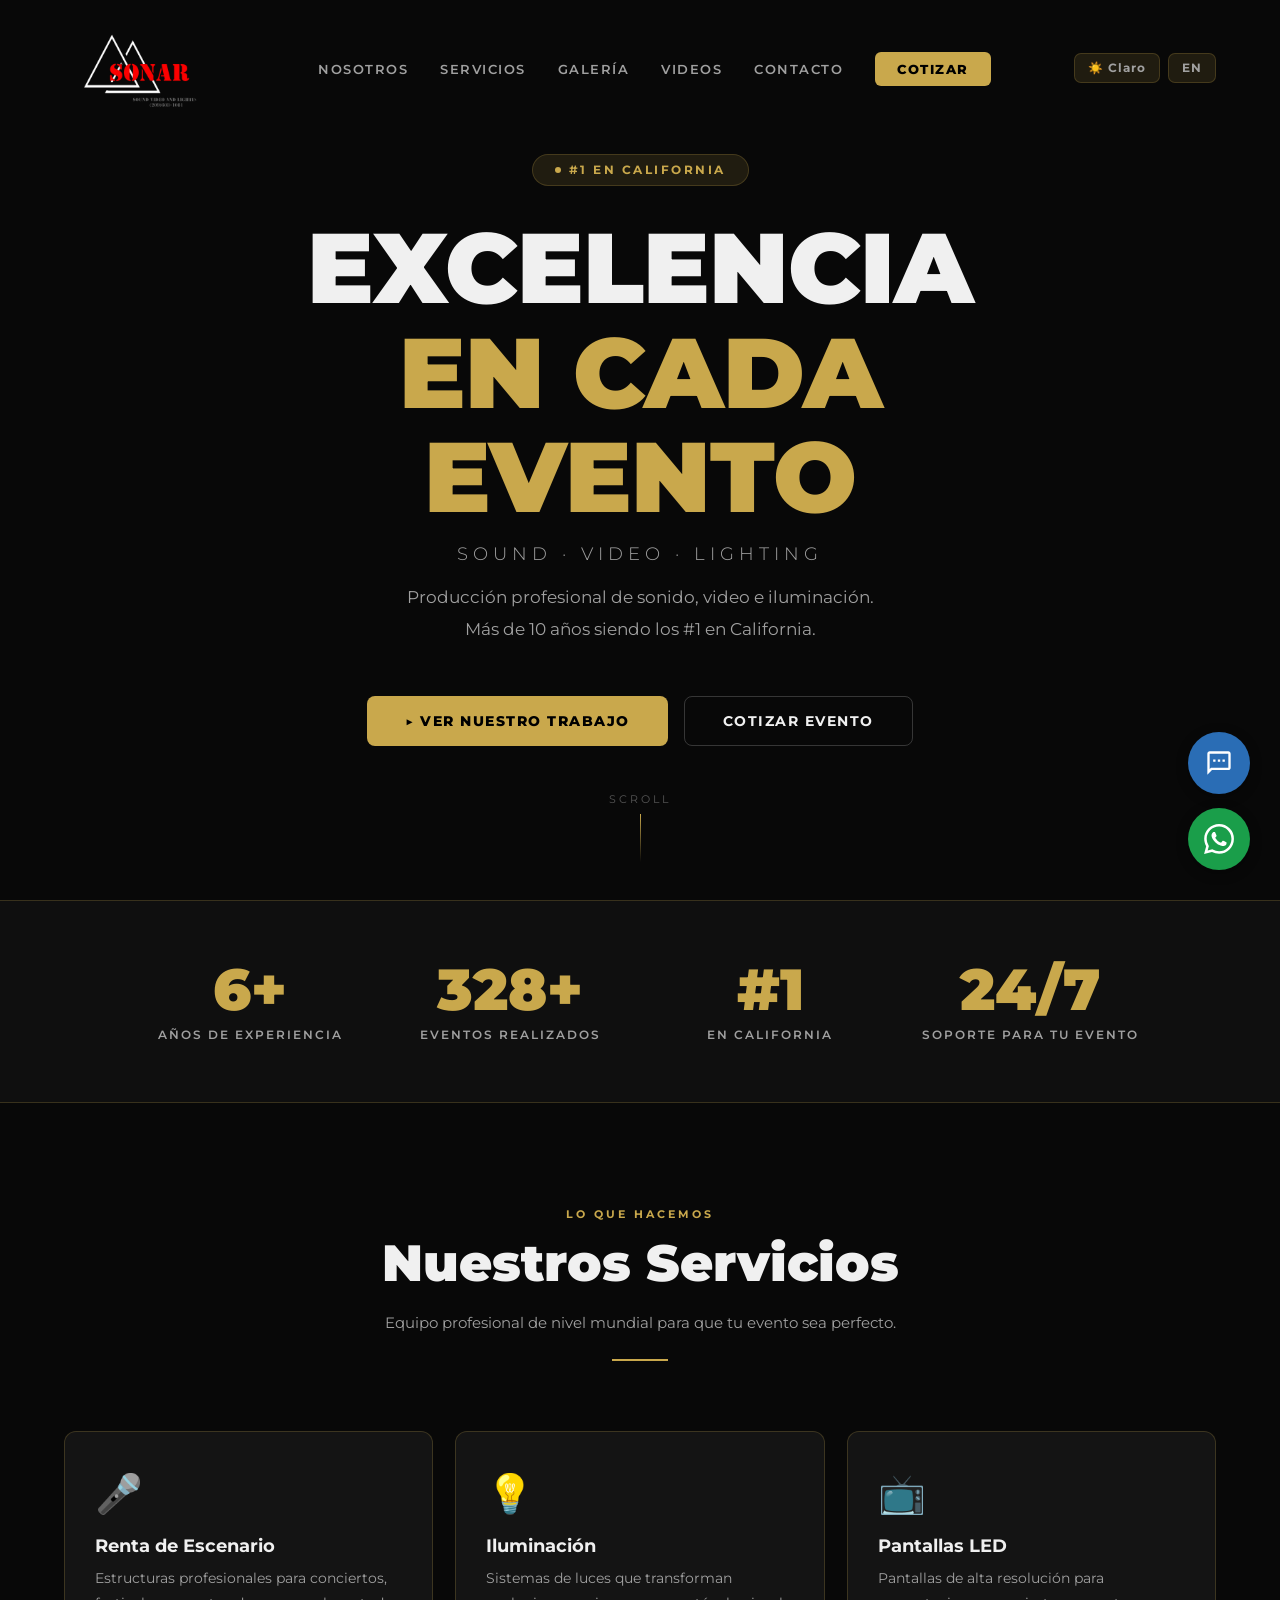
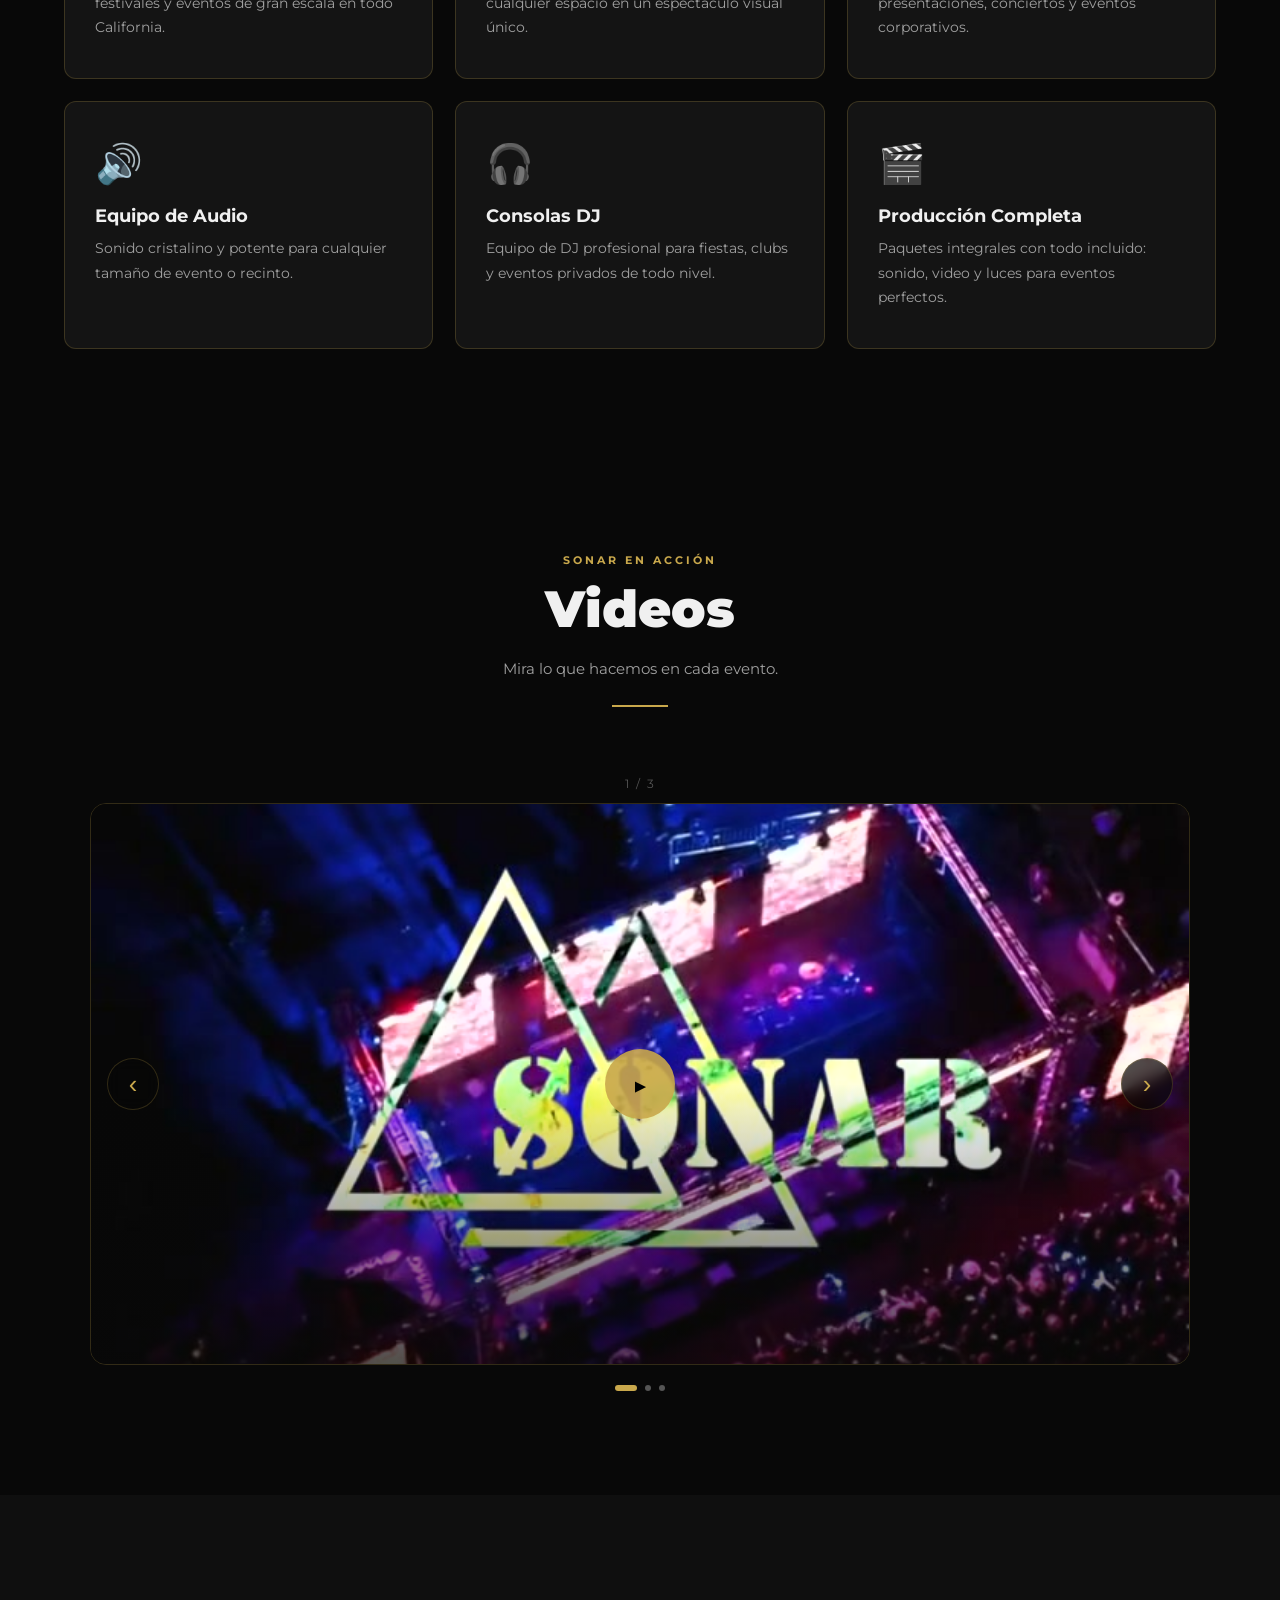
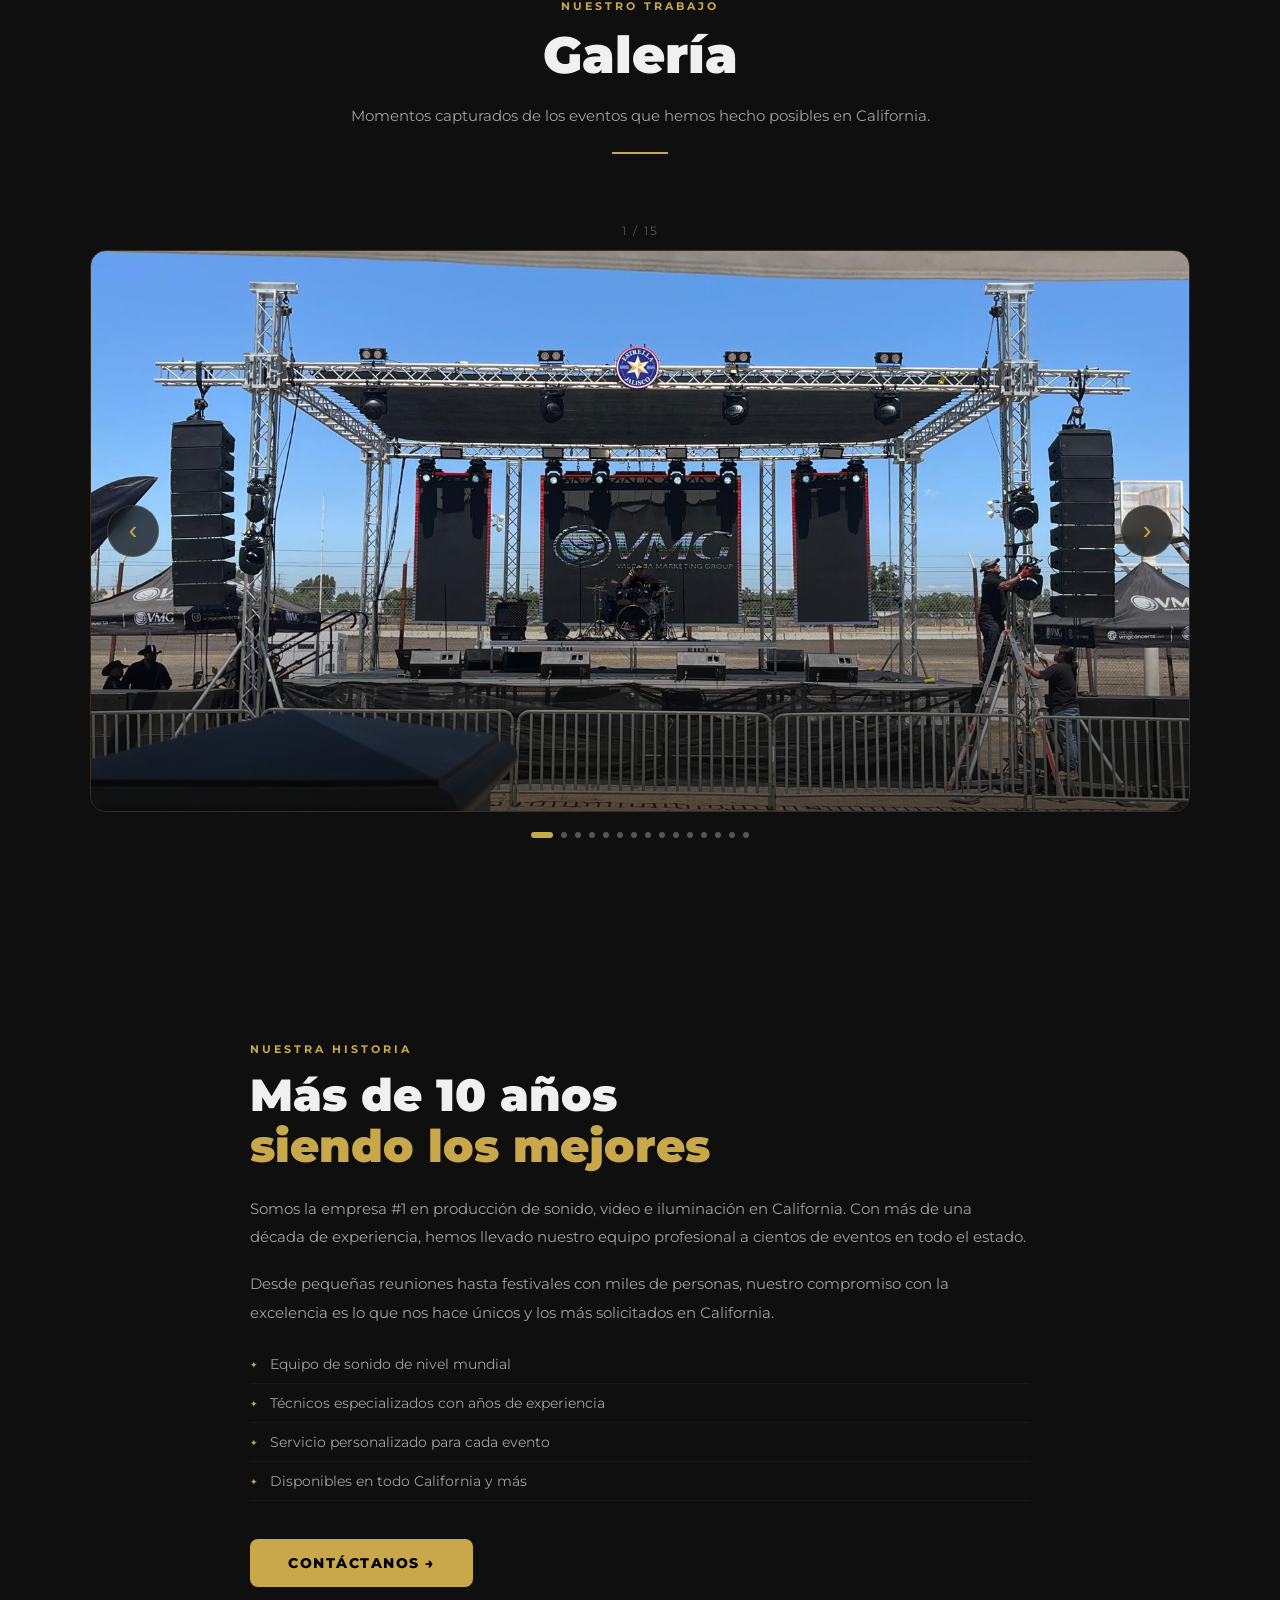
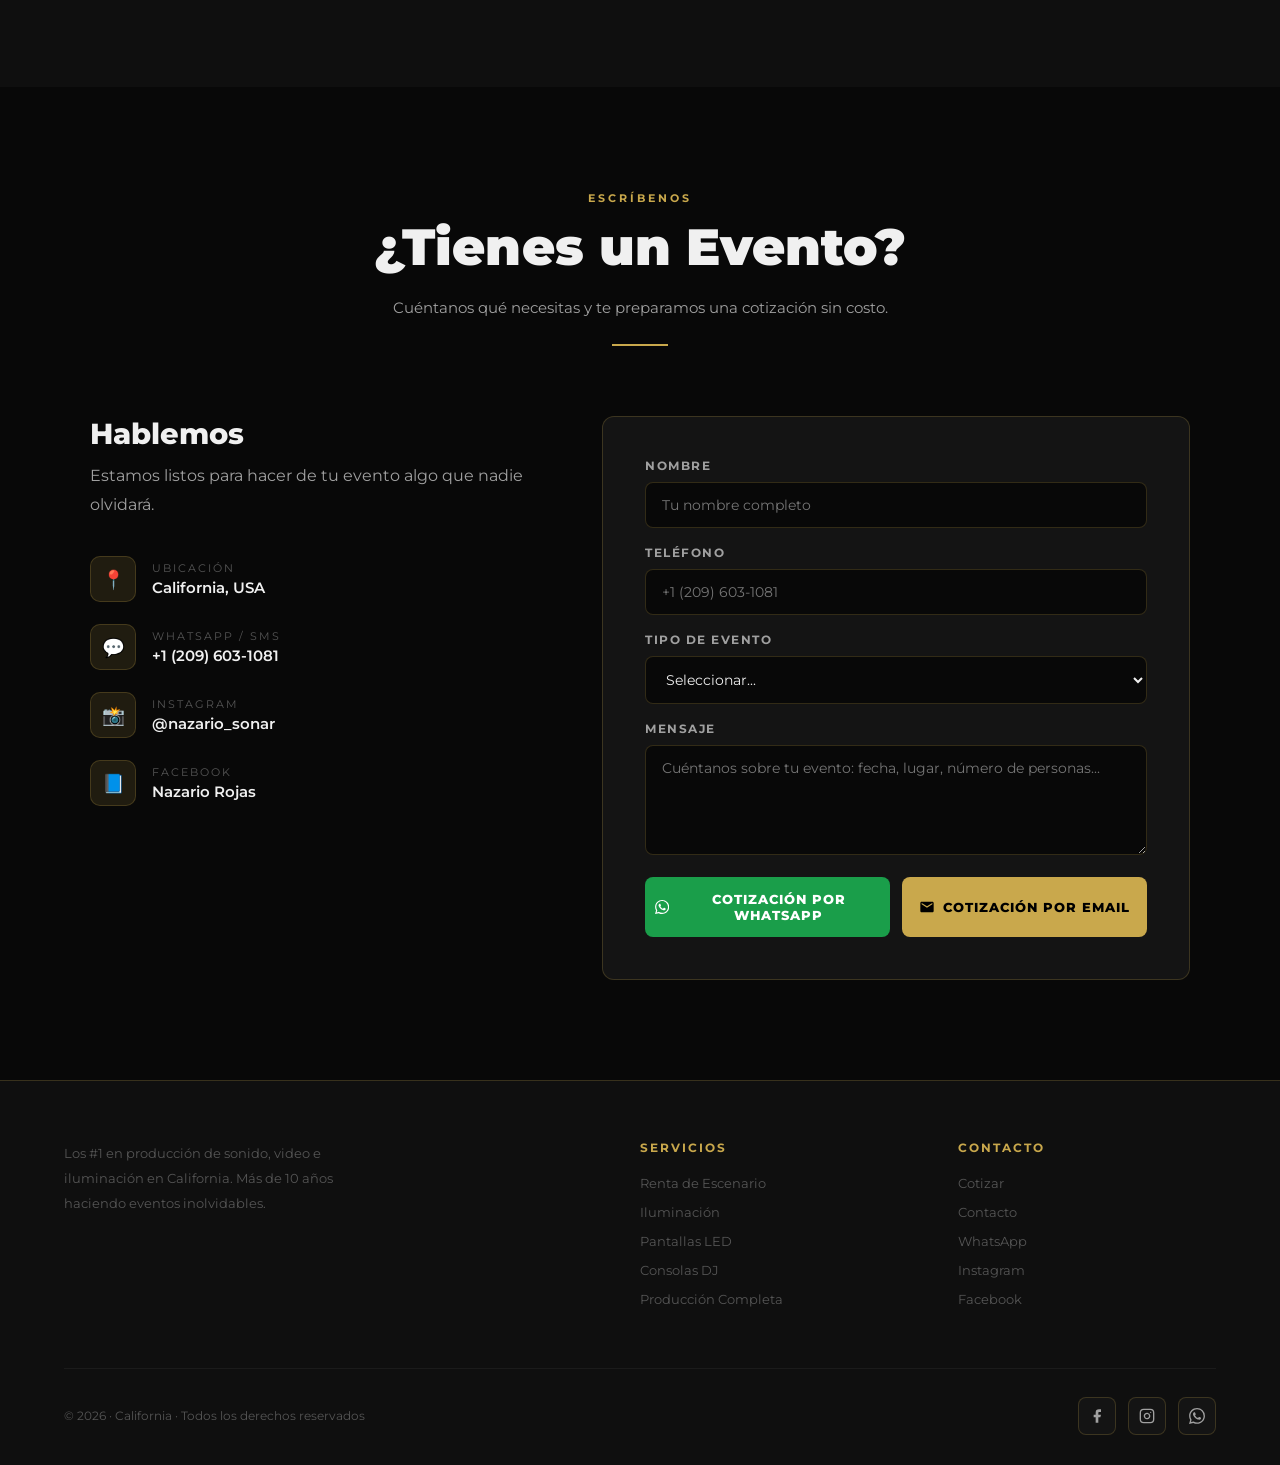
==== commit fdb29d14: "Fix contact form: select values stay in Spanish on language switch - Add explicit value attributes t" ====
--- a/index.html
+++ b/index.html
@@ -82,6 +82,7 @@
     <li><a href="#servicios" data-i18n="navServices">Servicios</a></li>
     <li><a href="#galeria"   data-i18n="navGallery">Galería</a></li>
     <li><a href="#videos"    data-i18n="navVideos">Videos</a></li>
+    <li><a href="contacto.html" data-i18n="navContact">Contacto</a></li>
     <li><a href="#contacto"  class="nav-cta" data-i18n="navQuote">Cotizar</a></li>
   </ul>
   <div class="nav-controls">
@@ -99,6 +100,7 @@
   <a href="#servicios" class="mob-link">Servicios</a>
   <a href="#galeria"   class="mob-link">Galería</a>
   <a href="#videos"    class="mob-link">Videos</a>
+  <a href="contacto.html" class="mob-link">Contacto</a>
   <a href="#contacto"  class="mob-link">Cotizar</a>
   <div class="mob-controls">
     <button class="nav-ctrl-btn" data-theme-btn data-close-menu aria-label="Cambiar tema">&#9728;&#65039; Claro</button>
@@ -303,12 +305,12 @@
         <label for="fEvent" data-i18n="fLblEvent">Tipo de Evento</label>
         <select id="fEvent" required>
           <option value="" data-i18n="fOpt0">Seleccionar...</option>
-          <option data-i18n="fOpt1">Concierto / Festival</option>
-          <option data-i18n="fOpt2">Quinceañera</option>
-          <option data-i18n="fOpt3">Boda</option>
-          <option data-i18n="fOpt4">Evento Corporativo</option>
-          <option data-i18n="fOpt5">Fiesta Privada</option>
-          <option data-i18n="fOpt6">Otro</option>
+          <option value="Concierto / Festival" data-i18n="fOpt1">Concierto / Festival</option>
+          <option value="Quinceañera"          data-i18n="fOpt2">Quinceañera</option>
+          <option value="Boda"                 data-i18n="fOpt3">Boda</option>
+          <option value="Evento Corporativo"   data-i18n="fOpt4">Evento Corporativo</option>
+          <option value="Fiesta Privada"       data-i18n="fOpt5">Fiesta Privada</option>
+          <option value="Otro"                 data-i18n="fOpt6">Otro</option>
         </select>
       </div>
       <div class="fg">
@@ -354,6 +356,7 @@
       <h4 data-i18n="ftCtTitle">Contacto</h4>
       <ul>
         <li><a href="#contacto"                                              data-i18n="navQuote">Cotizar</a></li>
+        <li><a href="contacto.html">Contacto</a></li>
         <li><a href="https://wa.me/12096031081"        target="_blank" rel="noopener">WhatsApp</a></li>
         <li><a href="https://www.instagram.com/nazario_sonar/" target="_blank" rel="noopener">Instagram</a></li>
         <li><a href="https://facebook.com/nazario.rojas.9"     target="_blank" rel="noopener">Facebook</a></li>
--- a/css/styles.css
+++ b/css/styles.css
@@ -301,10 +301,11 @@
 }
 .carousel-track {
   display: flex; flex-wrap: nowrap;
+  width: 100%;
   transition: transform .5s cubic-bezier(.25, .46, .45, .94);
   will-change: transform;
 }
-.carousel-slide { min-width: 100%; flex-shrink: 0; position: relative; cursor: pointer; }
+.carousel-slide { flex: 0 0 100%; width: 100%; position: relative; cursor: pointer; }
 .carousel-slide img,
 .carousel-slide video   { width: 100%; height: 560px; object-fit: cover; display: block; }
 .carousel-overlay {
@@ -537,3 +538,68 @@
   .carousel-slide img,
   .carousel-slide video { height: 280px; }
 }
+
+/* ── NFC CONTACT PAGE ── */
+.nfc-page {
+  min-height: 100vh;
+  display: flex;
+  flex-direction: column;
+  align-items: center;
+  padding: 48px 24px 64px;
+  background: var(--bg);
+}
+
+.nfc-logo-wrap { margin-bottom: 12px; text-decoration: none; }
+.nfc-logo-img  { height: 200px; width: auto; object-fit: contain; mix-blend-mode: screen; }
+body.light .nfc-logo-img { mix-blend-mode: normal; }
+
+.nfc-company {
+  font-size: .75rem; font-weight: 800;
+  letter-spacing: 4px; text-transform: uppercase;
+  color: var(--text2); margin-bottom: 4px;
+}
+.nfc-sub {
+  font-size: .7rem; color: var(--text3);
+  letter-spacing: 3px; text-transform: uppercase;
+  margin-bottom: 32px;
+}
+.nfc-back {
+  font-size: .78rem; font-weight: 600; color: var(--text2);
+  text-decoration: none; margin-bottom: 20px;
+  transition: color var(--t);
+}
+.nfc-back:hover { color: var(--gold); }
+
+.nfc-heading {
+  font-size: .62rem; font-weight: 700;
+  letter-spacing: 3px; text-transform: uppercase;
+  color: var(--gold); margin-bottom: 16px;
+}
+
+.nfc-btns {
+  display: flex; flex-direction: column; gap: 10px;
+  width: 100%; max-width: 360px;
+}
+
+.nfc-btn {
+  display: flex; align-items: center; gap: 14px;
+  width: 100%; padding: 16px 20px;
+  border-radius: var(--radius);
+  background: var(--bg3); color: var(--text);
+  border: 1px solid var(--gold-b);
+  font-family: var(--font); font-size: .88rem; font-weight: 600;
+  text-decoration: none; cursor: pointer;
+  transition: transform .15s ease, border-color .2s ease;
+}
+.nfc-btn:hover  { transform: translateY(-2px); border-color: var(--gold); }
+.nfc-btn:active { transform: translateY(0); }
+
+.nfc-btn svg { width: 20px; height: 20px; flex-shrink: 0; color: var(--gold); }
+
+.nfc-btn--wa svg    { color: #25d366; }
+.nfc-btn--insta svg { color: #e1306c; }
+.nfc-btn--fb svg    { color: #1877f2; }
+.nfc-btn--web svg   { color: var(--text2); }
+
+.nfc-btn__stack { display: flex; flex-direction: column; gap: 2px; }
+.nfc-btn__sub   { font-size: .72rem; font-weight: 400; color: var(--text2); }
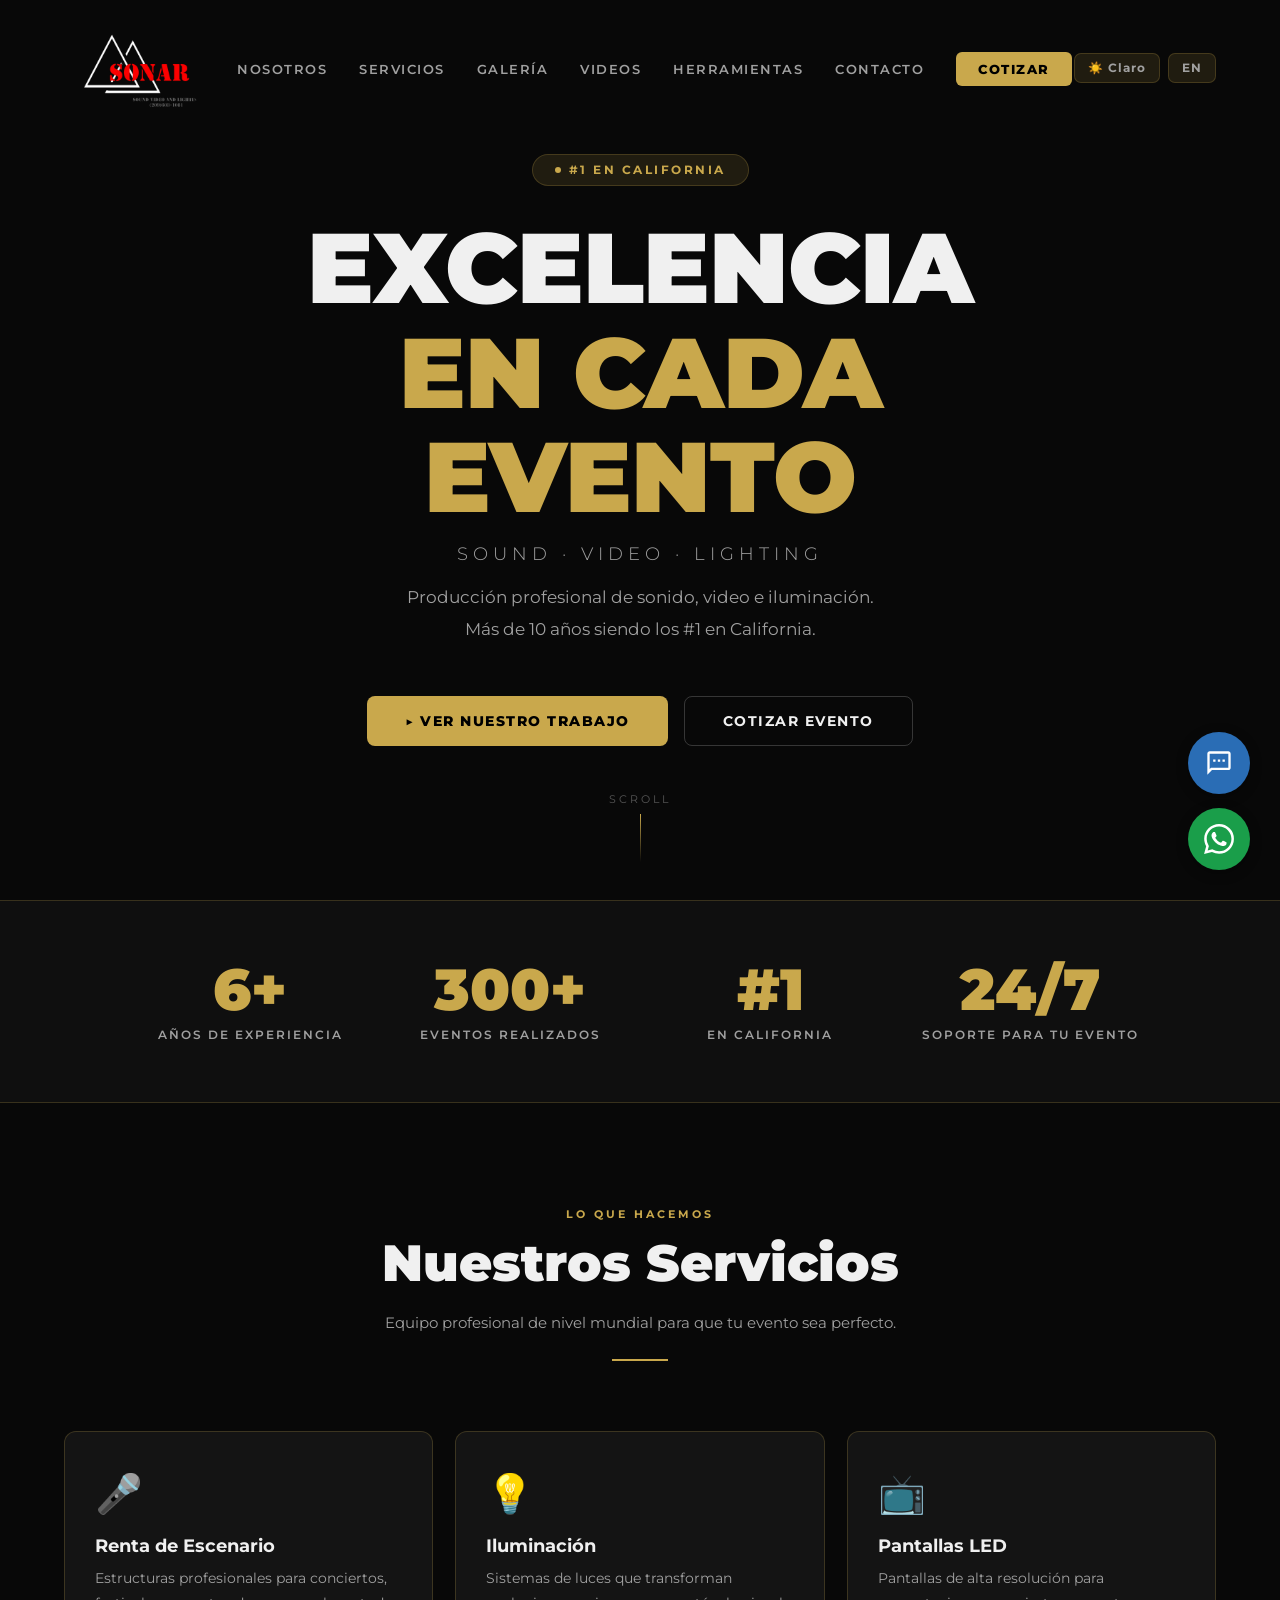
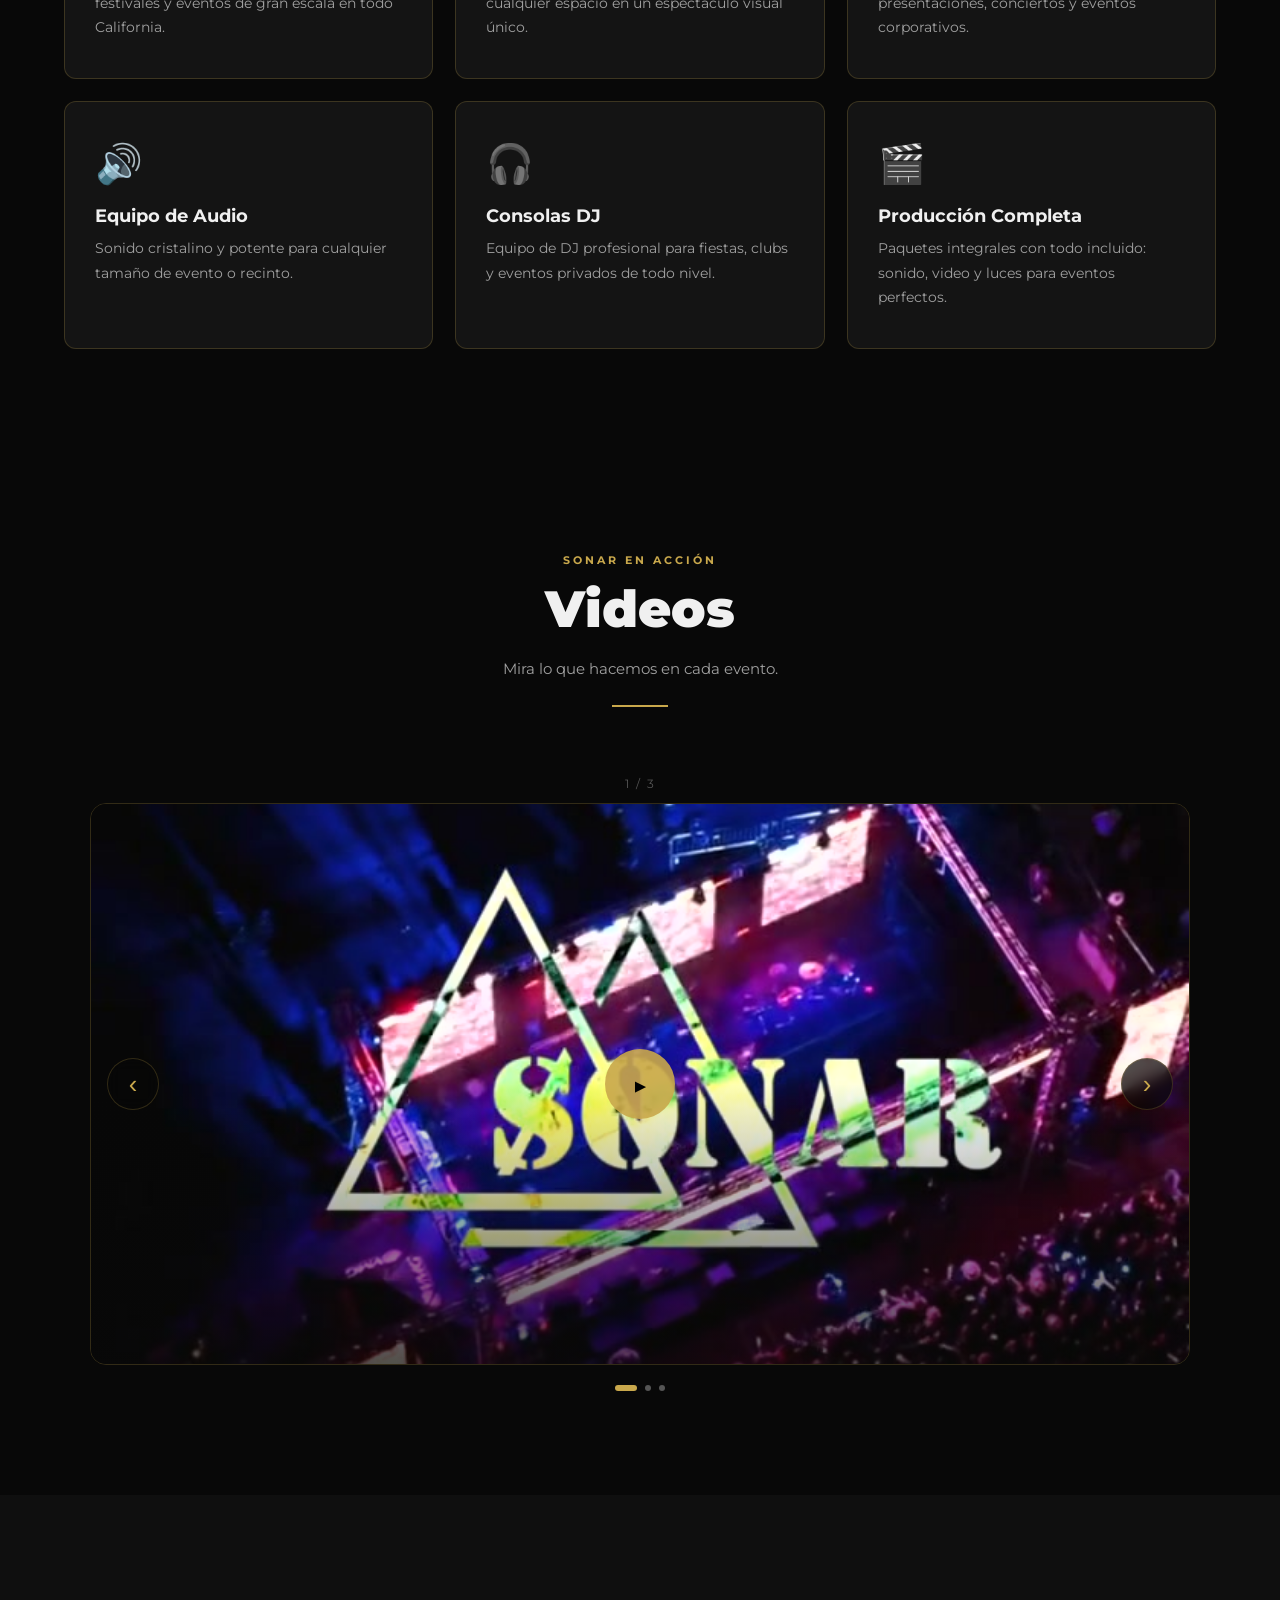
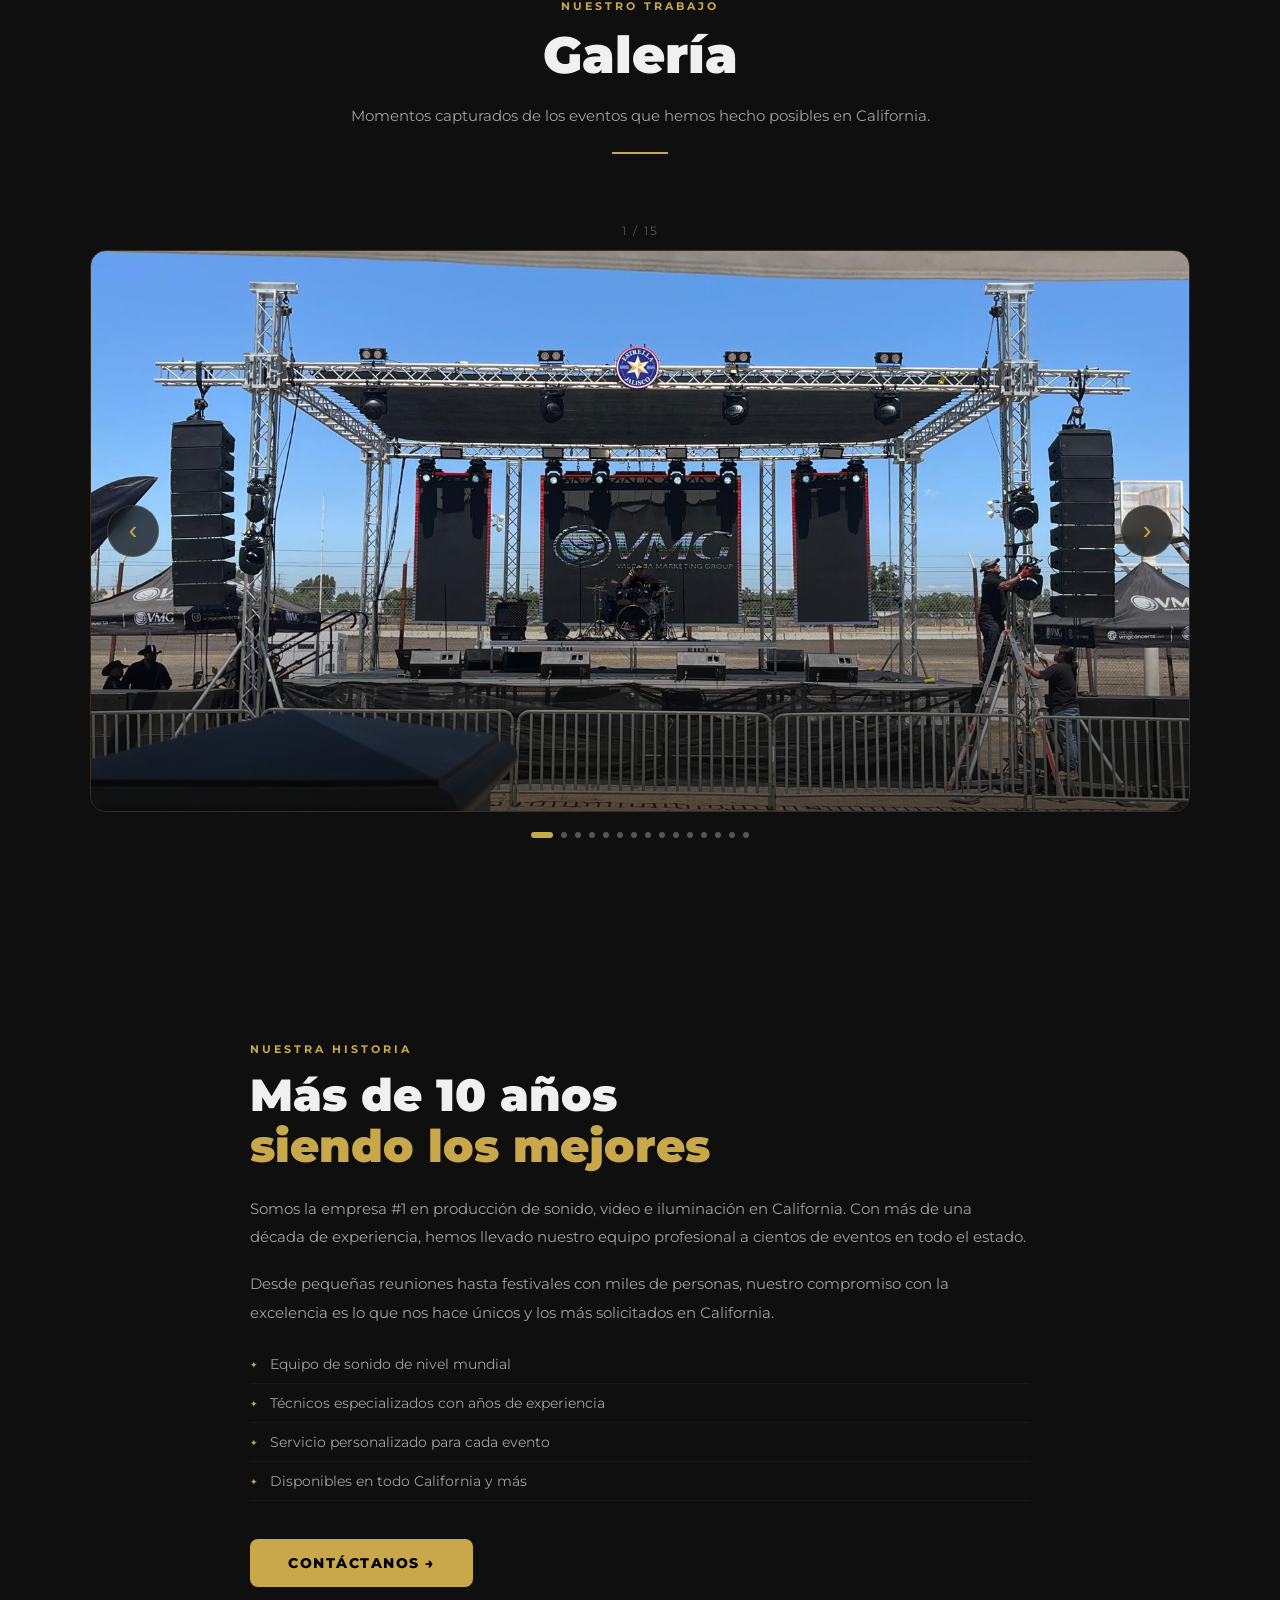
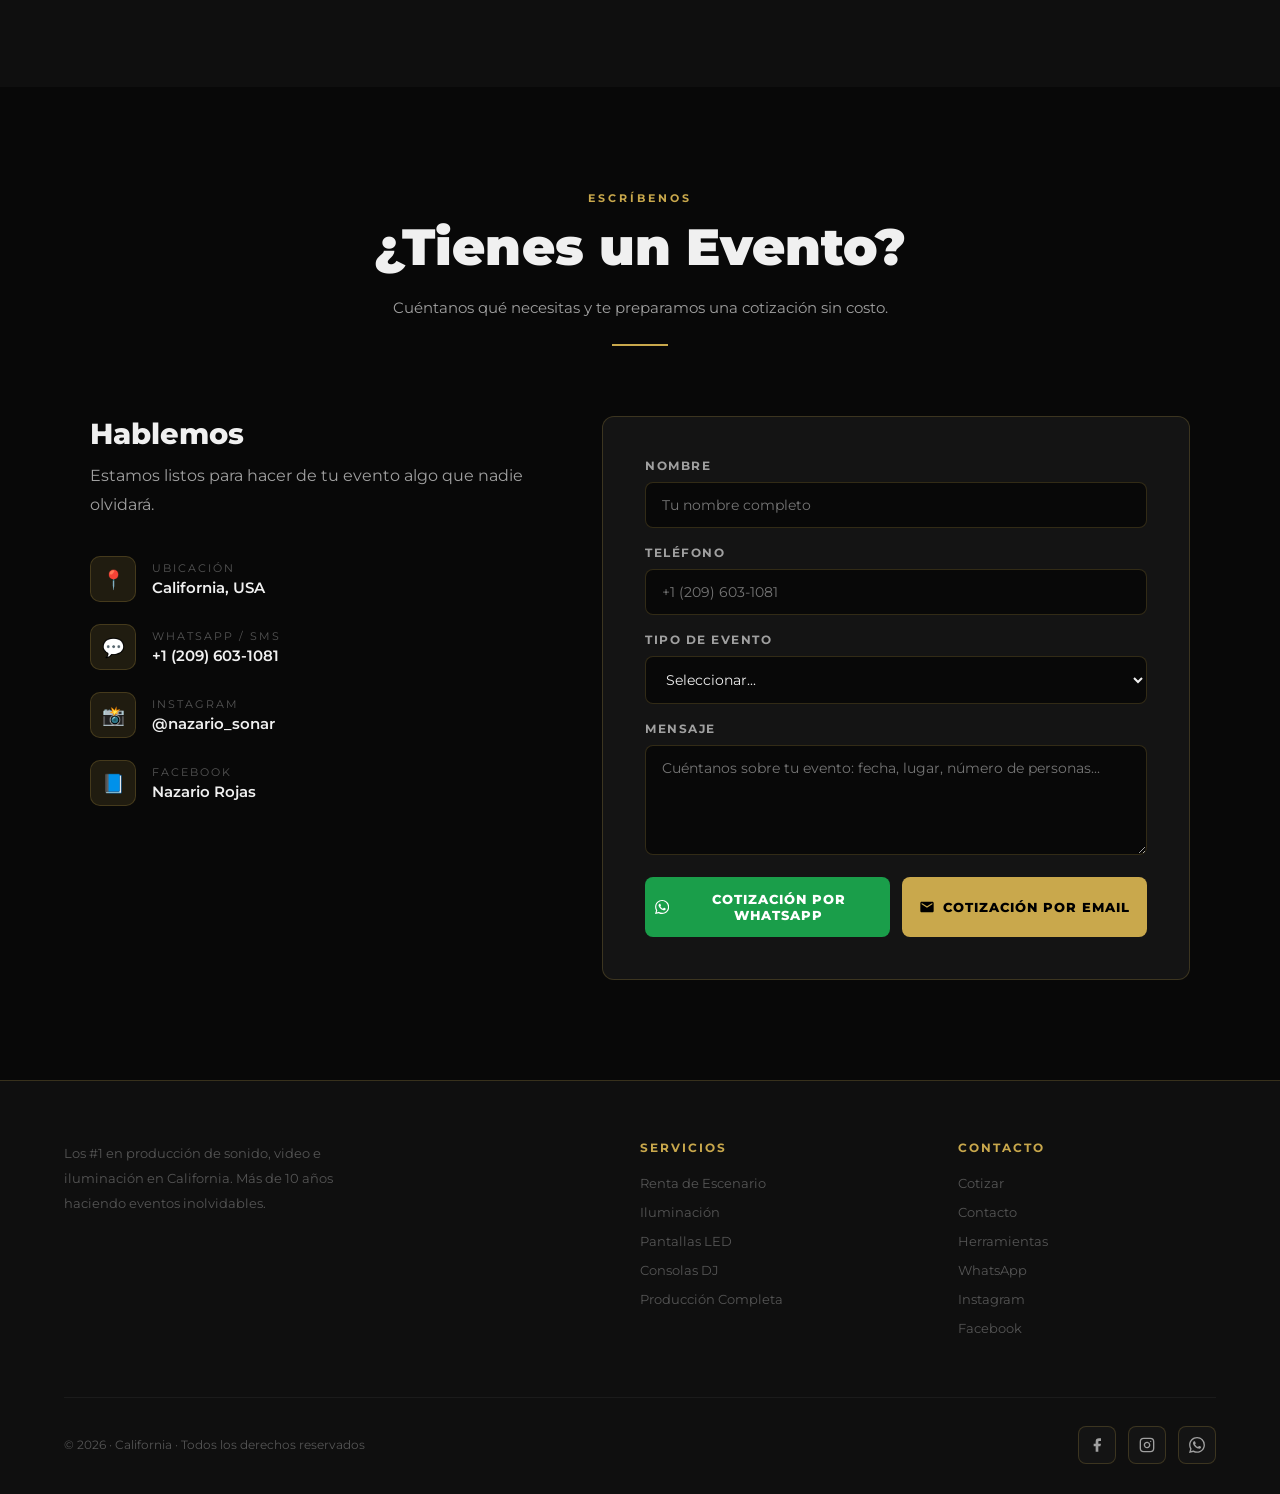
==== commit cab9788b: "Agrega sección Herramientas con quita-fondos PNG - Nueva pestaña "Herramientas" en nav, menú móvil y" ====
--- a/index.html
+++ b/index.html
@@ -82,6 +82,7 @@
     <li><a href="#servicios" data-i18n="navServices">Servicios</a></li>
     <li><a href="#galeria"   data-i18n="navGallery">Galería</a></li>
     <li><a href="#videos"    data-i18n="navVideos">Videos</a></li>
+    <li><a href="herramientas.html" data-i18n="navTools">Herramientas</a></li>
     <li><a href="contacto.html" data-i18n="navContact">Contacto</a></li>
     <li><a href="#contacto"  class="nav-cta" data-i18n="navQuote">Cotizar</a></li>
   </ul>
@@ -96,12 +97,13 @@
 
 <!-- MOBILE MENU -->
 <div class="mobile-menu" id="mobileMenu" role="dialog" aria-label="Menú de navegación">
-  <a href="#nosotros"  class="mob-link">Nosotros</a>
-  <a href="#servicios" class="mob-link">Servicios</a>
-  <a href="#galeria"   class="mob-link">Galería</a>
-  <a href="#videos"    class="mob-link">Videos</a>
-  <a href="contacto.html" class="mob-link">Contacto</a>
-  <a href="#contacto"  class="mob-link">Cotizar</a>
+  <a href="#nosotros"  class="mob-link" data-i18n="navAbout">Nosotros</a>
+  <a href="#servicios" class="mob-link" data-i18n="navServices">Servicios</a>
+  <a href="#galeria"   class="mob-link" data-i18n="navGallery">Galería</a>
+  <a href="#videos"    class="mob-link" data-i18n="navVideos">Videos</a>
+  <a href="herramientas.html" class="mob-link" data-i18n="navTools">Herramientas</a>
+  <a href="contacto.html" class="mob-link" data-i18n="navContact">Contacto</a>
+  <a href="#contacto"  class="mob-link" data-i18n="navQuote">Cotizar</a>
   <div class="mob-controls">
     <button class="nav-ctrl-btn" data-theme-btn data-close-menu aria-label="Cambiar tema">&#9728;&#65039; Claro</button>
     <button class="nav-ctrl-btn" data-lang-btn  data-close-menu aria-label="Cambiar idioma">EN</button>
@@ -356,7 +358,8 @@
       <h4 data-i18n="ftCtTitle">Contacto</h4>
       <ul>
         <li><a href="#contacto"                                              data-i18n="navQuote">Cotizar</a></li>
-        <li><a href="contacto.html">Contacto</a></li>
+        <li><a href="contacto.html" data-i18n="navContact">Contacto</a></li>
+        <li><a href="herramientas.html" data-i18n="navTools">Herramientas</a></li>
         <li><a href="https://wa.me/12096031081"        target="_blank" rel="noopener">WhatsApp</a></li>
         <li><a href="https://www.instagram.com/nazario_sonar/" target="_blank" rel="noopener">Instagram</a></li>
         <li><a href="https://facebook.com/nazario.rojas.9"     target="_blank" rel="noopener">Facebook</a></li>
--- a/css/styles.css
+++ b/css/styles.css
@@ -603,3 +603,243 @@
 
 .nfc-btn__stack { display: flex; flex-direction: column; gap: 2px; }
 .nfc-btn__sub   { font-size: .72rem; font-weight: 400; color: var(--text2); }
+
+/* ══════════════════════════════════════════════════════════════════════════
+   HERRAMIENTAS / JUEGOS  (páginas standalone)
+   ══════════════════════════════════════════════════════════════════════════ */
+.tool-header {
+  position: sticky; top: 0; z-index: 100;
+  display: flex; align-items: center; justify-content: space-between;
+  padding: 14px 5%;
+  background: rgba(8, 8, 8, .96);
+  backdrop-filter: blur(20px);
+  border-bottom: 1px solid var(--gold-b);
+}
+body.light .tool-header { background: rgba(255, 255, 255, .97); }
+.tool-header .nav-logo img { height: 60px; }
+.tool-header-ctrls { display: flex; align-items: center; gap: 10px; }
+
+.tool-page { position: relative; min-height: 100vh; padding: 0 5% 90px; overflow: hidden; }
+/* glow dorado de marca, sutil, detrás del contenido */
+.tool-page::before {
+  content: ''; position: absolute; z-index: 0;
+  top: -140px; left: 50%; transform: translateX(-50%);
+  width: min(760px, 92vw); height: 520px;
+  background: radial-gradient(ellipse at center, var(--gold-a), transparent 70%);
+  pointer-events: none;
+}
+.tool-page > * { position: relative; z-index: 1; }
+
+.tool-hero {
+  text-align: center;
+  padding: 60px 0 44px;
+  max-width: 760px; margin: 0 auto;
+}
+.tool-hero .s-tag {
+  display: inline-flex; align-items: center; gap: 8px;
+  font-size: .66rem; font-weight: 700;
+  letter-spacing: 2.5px; text-transform: uppercase;
+  color: var(--gold); margin-bottom: 18px;
+  padding: 6px 14px; border-radius: 40px;
+  border: 1px solid var(--gold-b); background: var(--gold-a);
+}
+.tool-hero h1 {
+  font-size: clamp(2.1rem, 6vw, 3.4rem);
+  font-weight: 900; line-height: 1.04;
+  letter-spacing: -.03em; margin-bottom: 18px;
+  text-wrap: balance;
+}
+.tool-hero h1 .gold { color: var(--gold); }
+.tool-hero p {
+  color: var(--text2); font-size: 1.02rem; line-height: 1.65;
+  max-width: 56ch; margin: 0 auto; text-wrap: pretty;
+}
+
+/* entrada escalonada (mejora un estado ya visible; se apaga con reduced-motion) */
+@keyframes toolRise { from { opacity: 0; transform: translateY(18px); } to { opacity: 1; transform: none; } }
+.rise { animation: toolRise .6s cubic-bezier(.22,1,.36,1) both; }
+.rise-1 { animation-delay: .06s; }
+.rise-2 { animation-delay: .14s; }
+.rise-3 { animation-delay: .22s; }
+
+/* ── Hub: herramienta destacada + secundarias ── */
+.tools-wrap { max-width: 1040px; margin: 0 auto; }
+
+.tool-feature {
+  display: grid; grid-template-columns: 1.1fr .9fr; align-items: stretch;
+  gap: 0; margin-bottom: 20px;
+  border-radius: 18px; overflow: hidden;
+  text-decoration: none; color: var(--text);
+  background:
+    linear-gradient(180deg, var(--bg3), var(--bg2));
+  border: 1px solid var(--gold-b);
+  transition: transform .25s cubic-bezier(.22,1,.36,1), border-color .25s ease, box-shadow .25s ease;
+}
+.tool-feature:hover {
+  transform: translateY(-4px);
+  border-color: var(--gold);
+  box-shadow: 0 18px 50px -20px rgba(201,168,76,.45);
+}
+.tool-feature-body { padding: 40px; display: flex; flex-direction: column; }
+.tool-feature-ico {
+  width: 60px; height: 60px; margin-bottom: 22px;
+  display: flex; align-items: center; justify-content: center;
+  border-radius: 16px; background: var(--gold-a); border: 1px solid var(--gold-b);
+}
+.tool-feature-ico svg { width: 32px; height: 32px; color: var(--gold); }
+.tool-feature h3 { font-size: 1.5rem; font-weight: 800; letter-spacing: -.02em; margin-bottom: 10px; }
+.tool-feature p  { color: var(--text2); font-size: .92rem; line-height: 1.6; margin-bottom: 26px; max-width: 42ch; }
+.tool-feature-cta {
+  margin-top: auto;
+  display: inline-flex; align-items: center; gap: 8px;
+  font-size: .76rem; font-weight: 800; letter-spacing: 1.5px; text-transform: uppercase;
+  color: var(--gold);
+}
+.tool-feature-cta svg { width: 16px; height: 16px; transition: transform .2s ease; }
+.tool-feature:hover .tool-feature-cta svg { transform: translateX(4px); }
+
+/* preview checkerboard con silueta recortada (puro CSS) */
+.tool-feature-media {
+  position: relative; min-height: 220px;
+  background-color: var(--bg4);
+  background-image:
+    linear-gradient(45deg, rgba(128,128,128,.4) 25%, transparent 25%),
+    linear-gradient(-45deg, rgba(128,128,128,.4) 25%, transparent 25%),
+    linear-gradient(45deg, transparent 75%, rgba(128,128,128,.4) 75%),
+    linear-gradient(-45deg, transparent 75%, rgba(128,128,128,.4) 75%);
+  background-size: 20px 20px;
+  background-position: 0 0, 0 10px, 10px -10px, -10px 0;
+}
+.tool-feature-media::after {
+  content: ''; position: absolute; inset: 0; margin: auto;
+  width: 120px; height: 120px;
+  background: linear-gradient(145deg, var(--gold2), var(--gold));
+  clip-path: polygon(50% 2%, 63% 38%, 98% 38%, 70% 60%, 80% 96%, 50% 74%, 20% 96%, 30% 60%, 2% 38%, 37% 38%);
+  filter: drop-shadow(0 10px 24px rgba(0,0,0,.4));
+}
+.tool-feature .badge {
+  position: absolute; top: 16px; right: 16px; z-index: 2;
+  font-size: .58rem; font-weight: 800; letter-spacing: 1.5px; text-transform: uppercase;
+  padding: 5px 11px; border-radius: 40px;
+}
+
+.tools-secondary {
+  display: grid; grid-template-columns: repeat(auto-fit, minmax(240px, 1fr)); gap: 20px;
+}
+.tool-card {
+  position: relative; display: flex; flex-direction: column;
+  padding: 26px 24px; border-radius: 16px;
+  background: var(--bg2); border: 1px solid var(--bg4);
+  text-decoration: none; color: var(--text);
+}
+.tool-card.soon { opacity: .7; cursor: default; }
+.tool-card-ico {
+  width: 48px; height: 48px; margin-bottom: 16px;
+  display: flex; align-items: center; justify-content: center;
+  border-radius: 13px; background: var(--bg4);
+}
+.tool-card-ico svg { width: 26px; height: 26px; color: var(--text2); }
+.tool-card h3 { font-size: 1.05rem; font-weight: 800; margin-bottom: 7px; }
+.tool-card p  { font-size: .84rem; color: var(--text2); line-height: 1.5; }
+.tool-card .badge {
+  position: absolute; top: 16px; right: 16px;
+  font-size: .56rem; font-weight: 800; letter-spacing: 1.5px; text-transform: uppercase;
+  padding: 4px 10px; border-radius: 40px;
+}
+.badge-new  { background: var(--gold); color: #000; }
+.badge-soon { background: var(--bg4); color: var(--text2); }
+
+@media (max-width: 680px) {
+  .tool-feature { grid-template-columns: 1fr; }
+  .tool-feature-media { min-height: 150px; order: -1; }
+  .tool-feature-body { padding: 30px 26px; }
+}
+
+/* ── Quita-fondos ── */
+.bg-tool { max-width: 680px; margin: 0 auto; }
+
+.drop-zone {
+  display: flex; flex-direction: column; align-items: center; justify-content: center;
+  gap: 14px; text-align: center;
+  padding: 60px 28px;
+  border: 2px dashed var(--gold-b);
+  border-radius: 18px;
+  background: var(--bg2);
+  cursor: pointer;
+  transition: border-color .2s ease, background .2s ease, transform .15s ease;
+}
+.drop-zone:hover, .drop-zone.drag {
+  border-color: var(--gold);
+  background: var(--gold-a);
+}
+.drop-zone.drag { transform: scale(1.01); }
+.drop-zone:active { transform: scale(.995); }
+.drop-zone:focus-visible { outline: 2px solid var(--gold); outline-offset: 4px; }
+.drop-zone svg { width: 54px; height: 54px; color: var(--gold); transition: transform .25s cubic-bezier(.22,1,.36,1); }
+.drop-zone:hover svg, .drop-zone.drag svg { transform: translateY(-4px); }
+.drop-zone strong { font-size: 1.08rem; font-weight: 700; }
+.drop-zone span   { font-size: .82rem; color: var(--text2); }
+
+/* checkerboard para ver la transparencia */
+.bg-stage {
+  position: relative;
+  border-radius: var(--radius);
+  overflow: hidden;
+  background-color: var(--bg3);
+  background-image:
+    linear-gradient(45deg, #888 25%, transparent 25%),
+    linear-gradient(-45deg, #888 25%, transparent 25%),
+    linear-gradient(45deg, transparent 75%, #888 75%),
+    linear-gradient(-45deg, transparent 75%, #888 75%);
+  background-size: 22px 22px;
+  background-position: 0 0, 0 11px, 11px -11px, -11px 0;
+  min-height: 300px;
+  display: flex; align-items: center; justify-content: center;
+  border: 1px solid var(--gold-b);
+  box-shadow: 0 20px 60px -28px rgba(201,168,76,.4);
+}
+.bg-stage img { max-width: 100%; max-height: 62vh; display: block; animation: toolRise .4s ease both; }
+
+.bg-spinner {
+  position: absolute; inset: 0;
+  display: flex; flex-direction: column; align-items: center; justify-content: center;
+  gap: 16px;
+  background: rgba(8, 8, 8, .72);
+  color: #fff;
+  font-size: .9rem; font-weight: 600;
+}
+.bg-spinner .loader-ring { width: 46px; height: 46px; }
+
+/* el atributo hidden debe ganar al display:flex de arriba */
+.drop-zone[hidden], .bg-spinner[hidden] { display: none; }
+
+.bg-actions {
+  display: flex; flex-wrap: wrap; gap: 12px; justify-content: center;
+  margin-top: 24px;
+}
+.bg-note {
+  text-align: center; color: var(--text3);
+  font-size: .76rem; margin-top: 22px; line-height: 1.6;
+}
+.btn-ghost {
+  display: inline-flex; align-items: center; gap: 8px;
+  padding: 13px 26px; border-radius: 8px;
+  background: transparent; color: var(--text);
+  border: 1px solid var(--gold-b);
+  font-family: var(--font); font-size: .82rem; font-weight: 700;
+  letter-spacing: 1px; text-transform: uppercase;
+  cursor: pointer; text-decoration: none;
+  transition: border-color .2s ease, color .2s ease;
+}
+.btn-ghost:hover { border-color: var(--gold); color: var(--gold); }
+
+@media (max-width: 560px) {
+  .tool-hero { padding: 36px 0 28px; }
+  .bg-actions .btn-gold, .bg-actions .btn-ghost { flex: 1 1 100%; justify-content: center; }
+}
+
+@media (prefers-reduced-motion: reduce) {
+  .rise, .bg-stage img { animation: none; }
+  .tool-feature, .tool-feature-cta svg, .drop-zone, .drop-zone svg { transition: none; }
+  .bg-spinner .loader-ring { animation-duration: 1.6s; }
+}
